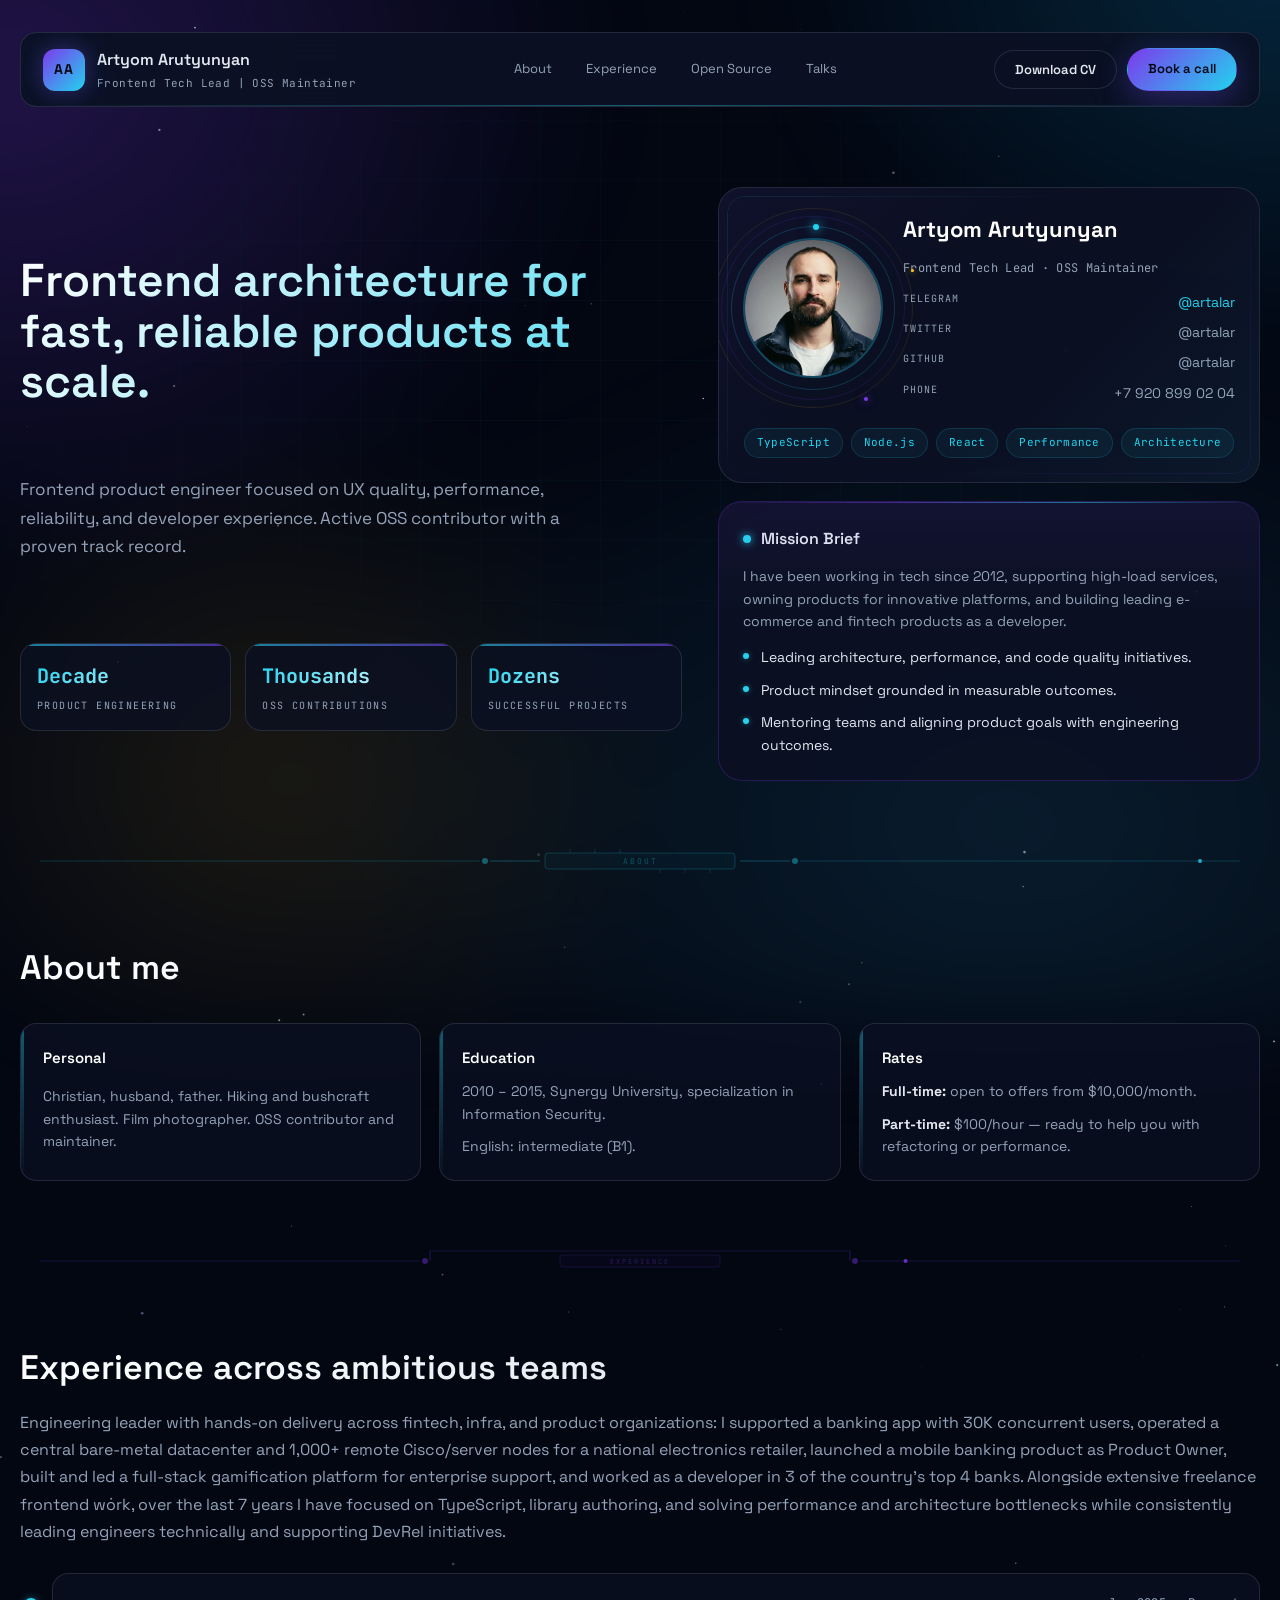
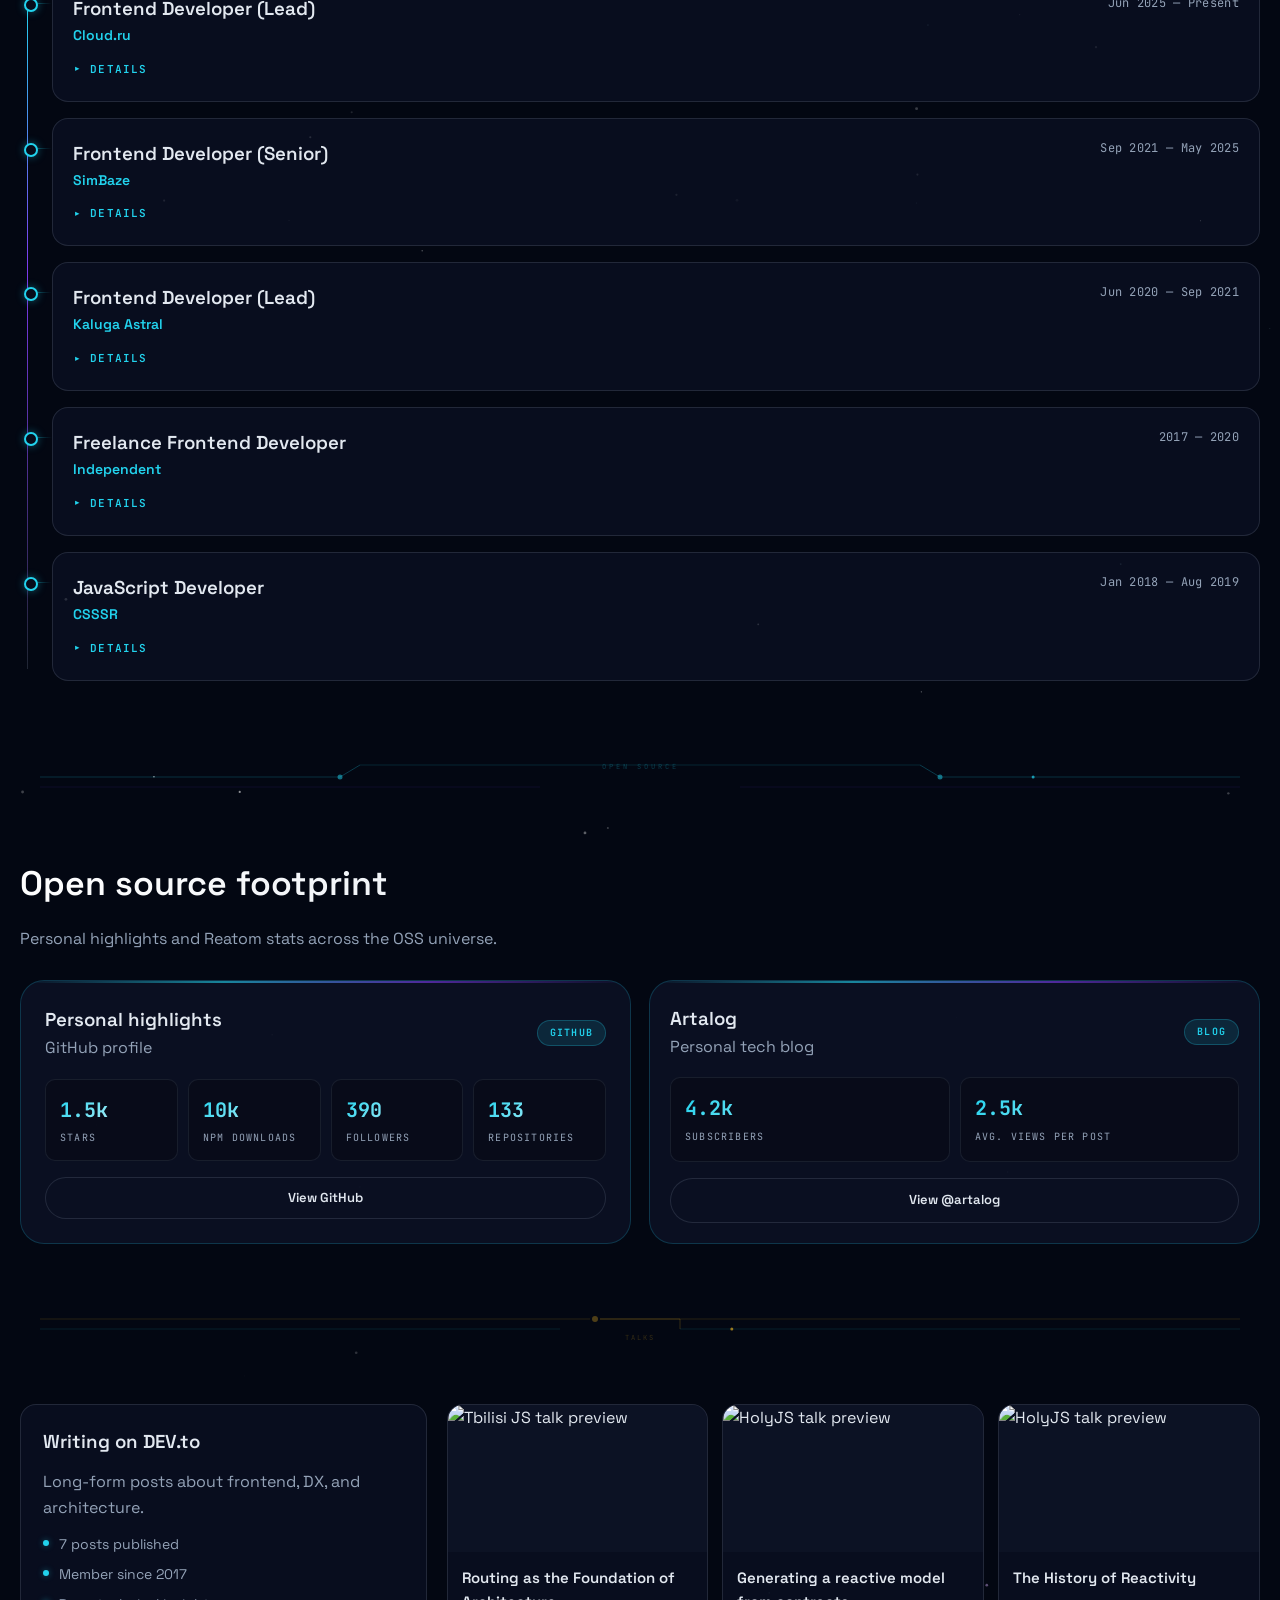
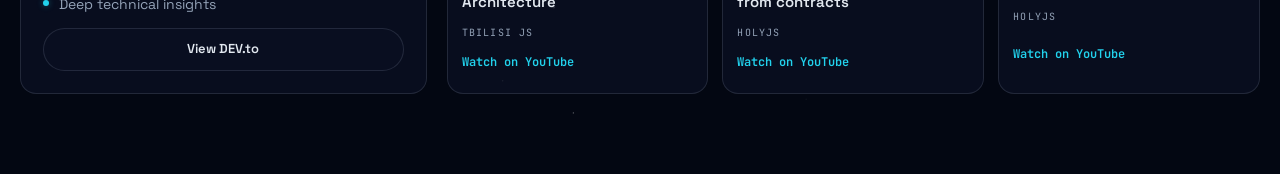
==== index.html @ 3f4914dd "improve texts, fix styles, refactor code separation" ====
<!DOCTYPE html>
<html lang="en">
  <head>
    <meta charset="UTF-8" />
    <meta name="viewport" content="width=device-width, initial-scale=1.0" />
    <title>Artyom Arutyunyan - Space-grade Frontend</title>
    <link rel="preconnect" href="https://fonts.googleapis.com" />
    <link rel="preconnect" href="https://fonts.gstatic.com" crossorigin />
    <link
      href="https://fonts.googleapis.com/css2?family=Space+Grotesk:wght@400;500;600;700&family=JetBrains+Mono:wght@400;500;600&display=swap"
      rel="stylesheet"
    />
    <link rel="stylesheet" href="common.css" />
    <link rel="stylesheet" href="sections.css" />
  </head>
  <body>
    <canvas id="starfield"></canvas>
    <div class="nebula-layer"></div>
    <div class="grid-overlay"></div>

    <div class="page">
      <header class="nav">
        <div class="brand">
          <div class="brand-mark">AA</div>
          <div class="brand-copy">
            <div class="brand-name">Artyom Arutyunyan</div>
            <div class="brand-role">Frontend Tech Lead | OSS Maintainer</div>
          </div>
        </div>
        <nav class="nav-links">
          <a href="#about">About</a>
          <a href="#experience">Experience</a>
          <a href="#oss">Open Source</a>
          <a href="#talks">Talks</a>
        </nav>
        <div class="nav-cta">
          <button class="btn btn-ghost" onclick="window.print()" type="button">
            Download CV
          </button>
          <a
            class="btn btn-primary"
            href="https://t.me/artalar"
            target="_blank"
            rel="noreferrer"
            >Book a call</a
          >
        </div>
      </header>

      <main class="hero" id="top">
        <div class="hero-copy">
          <h1>Frontend architecture for fast, reliable products at scale.</h1>
          <p class="hero-lede">
            Frontend product engineer focused on UX quality, performance,
            reliability, and developer experience. Active OSS contributor with a
            proven track record.
          </p>
          <div class="hero-metrics">
            <div class="metric-card">
              <div class="metric-value">Decade</div>
              <div class="metric-label">Product engineering</div>
            </div>
            <div class="metric-card">
              <div class="metric-value">Thousands</div>
              <div class="metric-label">OSS contributions</div>
            </div>
            <div class="metric-card">
              <div class="metric-value">Dozens</div>
              <div class="metric-label">Successful projects</div>
            </div>
          </div>
        </div>
        <div class="hero-panel">
          <div class="profile-card">
            <div class="avatar-wrap">
              <div class="avatar">
                <img src="photo.jpg" alt="Artyom Arutyunyan" />
              </div>
              <div class="orbit-ring orbit-ring-1"></div>
              <div class="orbit-ring orbit-ring-2"></div>
              <div class="orbit-ring orbit-ring-3"></div>
            </div>
            <div class="profile-body">
              <h2>Artyom Arutyunyan</h2>
              <p class="profile-role">Frontend Tech Lead · OSS Maintainer</p>
              <div class="profile-meta">
                <div class="meta-row">
                  <span class="meta-label">Telegram</span>
                  <span
                    ><a
                      href="https://t.me/artalar"
                      target="_blank"
                      rel="noreferrer"
                      >@artalar</a
                    ></span
                  >
                </div>
                <div class="meta-row">
                  <span class="meta-label">Twitter</span>
                  <span
                    ><a
                      href="https://x.com/artalar"
                      target="_blank"
                      rel="noreferrer"
                      >@artalar</a
                    ></span
                  >
                </div>
                <div class="meta-row">
                  <span class="meta-label">GitHub</span>
                  <span
                    ><a
                      href="https://github.com/artalar"
                      target="_blank"
                      rel="noreferrer"
                      >@artalar</a
                    ></span
                  >
                </div>
                <div class="meta-row">
                  <span class="meta-label">Phone</span>
                  <span><a href="tel:+79208990204">+7 920 899 02 04</a></span>
                </div>
              </div>
            </div>
            <div class="profile-tags">
              <span class="tag">TypeScript</span>
              <span class="tag">Node.js</span>
              <span class="tag">React</span>
              <span class="tag">Performance</span>
              <span class="tag">Architecture</span>
            </div>
          </div>
          <div class="signal-card">
            <div class="signal-title">Mission Brief</div>
            <p class="signal-text">
              I have been working in tech since 2012, supporting high-load
              services, owning products for innovative platforms, and building
              leading e-commerce and fintech products as a developer.
            </p>
            <ul class="signal-list">
              <li>
                <span class="signal-dot"></span>
                <span
                  >Leading architecture, performance, and code quality
                  initiatives.</span
                >
              </li>
              <li>
                <span class="signal-dot"></span>
                <span>Product mindset grounded in measurable outcomes.</span>
              </li>
              <li>
                <span class="signal-dot"></span>
                <span
                  >Mentoring teams and aligning product goals with engineering
                  outcomes.</span
                >
              </li>
            </ul>
          </div>
        </div>
      </main>

      <div class="circuit-divider">
        <svg
          viewBox="0 0 1200 40"
          fill="none"
          xmlns="http://www.w3.org/2000/svg"
        >
          <line
            x1="0"
            y1="20"
            x2="440"
            y2="20"
            stroke="rgba(34,211,238,0.2)"
            stroke-width="1"
          />
          <circle cx="445" cy="20" r="3" fill="rgba(34,211,238,0.4)" />
          <line
            x1="450"
            y1="20"
            x2="500"
            y2="20"
            stroke="rgba(34,211,238,0.3)"
            stroke-width="1"
          />
          <rect
            x="505"
            y="12"
            width="190"
            height="16"
            rx="3"
            stroke="rgba(34,211,238,0.2)"
            stroke-width="1"
            fill="rgba(34,211,238,0.03)"
          />
          <line
            x1="530"
            y1="8"
            x2="530"
            y2="12"
            stroke="rgba(34,211,238,0.15)"
            stroke-width="1"
          />
          <line
            x1="555"
            y1="8"
            x2="555"
            y2="12"
            stroke="rgba(34,211,238,0.15)"
            stroke-width="1"
          />
          <line
            x1="580"
            y1="8"
            x2="580"
            y2="12"
            stroke="rgba(34,211,238,0.15)"
            stroke-width="1"
          />
          <line
            x1="620"
            y1="28"
            x2="620"
            y2="32"
            stroke="rgba(34,211,238,0.15)"
            stroke-width="1"
          />
          <line
            x1="645"
            y1="28"
            x2="645"
            y2="32"
            stroke="rgba(34,211,238,0.15)"
            stroke-width="1"
          />
          <line
            x1="670"
            y1="28"
            x2="670"
            y2="32"
            stroke="rgba(34,211,238,0.15)"
            stroke-width="1"
          />
          <text
            x="600"
            y="23"
            text-anchor="middle"
            fill="rgba(34,211,238,0.3)"
            font-size="8"
            font-family="JetBrains Mono, monospace"
            letter-spacing="2"
          >
            ABOUT
          </text>
          <line
            x1="700"
            y1="20"
            x2="750"
            y2="20"
            stroke="rgba(34,211,238,0.3)"
            stroke-width="1"
          />
          <circle cx="755" cy="20" r="3" fill="rgba(34,211,238,0.4)" />
          <line
            x1="760"
            y1="20"
            x2="1200"
            y2="20"
            stroke="rgba(34,211,238,0.2)"
            stroke-width="1"
          />
          <circle r="2" fill="rgba(34,211,238,0.8)">
            <animateMotion
              dur="3s"
              repeatCount="indefinite"
              path="M0,20 L1200,20"
            />
          </circle>
        </svg>
      </div>

      <section class="section" id="about">
        <div class="section-head">
          <h2>About me</h2>
        </div>
        <div class="contact-content">
          <div class="contact-grid">
            <div class="contact-block">
              <h3>Personal</h3>
              <p>
                Christian, husband, father. Hiking and bushcraft enthusiast.
                Film photographer. OSS contributor and maintainer.
              </p>
            </div>
            <div class="contact-block">
              <h3>Education</h3>
              <p>
                2010 – 2015, Synergy University, specialization in Information
                Security.
              </p>
              <p>English: intermediate (B1).</p>
            </div>
            <div class="contact-block">
              <h3>Rates</h3>
              <p>
                <strong>Full-time:</strong> open to offers from $10,000/month.
              </p>
              <p>
                <strong>Part-time:</strong> $100/hour — ready to help you with
                refactoring or performance.
              </p>
            </div>
          </div>
        </div>
      </section>

      <div class="circuit-divider">
        <svg
          viewBox="0 0 1200 40"
          fill="none"
          xmlns="http://www.w3.org/2000/svg"
        >
          <line
            x1="0"
            y1="20"
            x2="380"
            y2="20"
            stroke="rgba(124,58,237,0.2)"
            stroke-width="1"
          />
          <circle cx="385" cy="20" r="3" fill="rgba(124,58,237,0.4)" />
          <line
            x1="390"
            y1="20"
            x2="390"
            y2="10"
            stroke="rgba(124,58,237,0.3)"
            stroke-width="1"
          />
          <line
            x1="390"
            y1="10"
            x2="810"
            y2="10"
            stroke="rgba(124,58,237,0.2)"
            stroke-width="1"
          />
          <line
            x1="810"
            y1="10"
            x2="810"
            y2="20"
            stroke="rgba(124,58,237,0.3)"
            stroke-width="1"
          />
          <circle cx="815" cy="20" r="3" fill="rgba(124,58,237,0.4)" />
          <line
            x1="820"
            y1="20"
            x2="1200"
            y2="20"
            stroke="rgba(124,58,237,0.2)"
            stroke-width="1"
          />
          <rect
            x="520"
            y="14"
            width="160"
            height="12"
            rx="2"
            stroke="rgba(124,58,237,0.15)"
            stroke-width="1"
            fill="rgba(124,58,237,0.03)"
          />
          <text
            x="600"
            y="23"
            text-anchor="middle"
            fill="rgba(124,58,237,0.3)"
            font-size="7"
            font-family="JetBrains Mono, monospace"
            letter-spacing="2"
          >
            EXPERIENCE
          </text>
          <circle r="2" fill="rgba(124,58,237,0.8)">
            <animateMotion
              dur="4s"
              repeatCount="indefinite"
              path="M0,20 L385,20 L390,10 L810,10 L810,20 L1200,20"
            />
          </circle>
        </svg>
      </div>

      <section class="section" id="experience">
        <div class="section-head">
          <h2>Experience across ambitious teams</h2>
          <p class="section-lede">
            Engineering leader with hands-on delivery across fintech, infra, and
            product organizations: I supported a banking app with 30K concurrent
            users, operated a central bare-metal datacenter and 1,000+ remote
            Cisco/server nodes for a national electronics retailer, launched a
            mobile banking product as Product Owner, built and led a full-stack
            gamification platform for enterprise support, and worked as a
            developer in 3 of the country’s top 4 banks. Alongside extensive
            freelance frontend work, over the last 7 years I have focused on
            TypeScript, library authoring, and solving performance and
            architecture bottlenecks while consistently leading engineers
            technically and supporting DevRel initiatives.
          </p>
        </div>
        <div class="timeline">
          <article class="timeline-item">
            <div class="timeline-head">
              <div>
                <h3>Frontend Developer (Lead)</h3>
                <p class="timeline-company">Cloud.ru</p>
              </div>
              <span class="timeline-date">Jun 2025 — Present</span>
            </div>
            <details class="timeline-details">
              <summary class="timeline-summary">Details</summary>
              <ul class="timeline-list">
                <li>Maintain critical billing systems</li>
                <li>
                  Resolved a critical performance issue for a key enterprise
                  customer
                </li>
                <li>
                  Built a documentation service for internal developer
                  documentation
                </li>
                <li>
                  Delivered talks and conducted reviews at internal meetups
                </li>
                <li>
                  Helped integrate AI tools and establish engineering guidelines
                  for all developers
                </li>
                <li>
                  Earned three achievement awards in my first half-year and
                  ranked in the top 150 employees company-wide (out of 2,000)
                </li>
              </ul>
            </details>
          </article>

          <article class="timeline-item">
            <div class="timeline-head">
              <div>
                <h3>Frontend Developer (Senior)</h3>
                <p class="timeline-company">SimBaze</p>
              </div>
              <span class="timeline-date">Sep 2021 — May 2025</span>
            </div>
            <details class="timeline-details">
              <summary class="timeline-summary">Details</summary>
              <ul class="timeline-list">
                <li>
                  Refactored the entire network layer of a 500K LoC product to
                  improve stability and performance
                </li>
                <li>
                  Refactored a large, unreliable routing system by introducing
                  type-safe routing; reduced route-related regressions from
                  ~1/month to near zero and improved refactoring confidence
                  across the team
                </li>
                <li>
                  Found and fixed a security vulnerability in a third-party
                  library
                </li>
                <li>
                  Integrated Gitpod workflows to reduce infrastructure costs per
                  developer
                </li>
                <li>Brought in a few key developers through networking</li>
              </ul>
            </details>
          </article>

          <article class="timeline-item">
            <div class="timeline-head">
              <div>
                <h3>Frontend Developer (Lead)</h3>
                <p class="timeline-company">Kaluga Astral</p>
              </div>
              <span class="timeline-date">Jun 2020 — Sep 2021</span>
            </div>
            <details class="timeline-details">
              <summary class="timeline-summary">Details</summary>
              <ul class="timeline-list">
                <li>
                  Full-stack development of an internal gamification service
                </li>
                <li>
                  Integrated internal services and external low-code solutions
                </li>
                <li>
                  Developed a Telegram bot and a visual schedule editor with
                  complex rules
                </li>
                <li>
                  Provided technical leadership, mentoring, and DevRel support
                </li>
              </ul>
            </details>
          </article>

          <article class="timeline-item">
            <div class="timeline-head">
              <div>
                <h3>Freelance Frontend Developer</h3>
                <p class="timeline-company">Independent</p>
              </div>
              <span class="timeline-date">2017 — 2020</span>
            </div>
            <details class="timeline-details">
              <summary class="timeline-summary">Details</summary>
              <ul class="timeline-list">
                <li>
                  Delivered client web applications from discovery to release
                </li>
                <li>
                  Built responsive UI systems and reusable component libraries
                </li>
                <li>
                  Coordinated requirements, timelines, and handoffs with clients
                </li>
              </ul>
            </details>
          </article>

          <article class="timeline-item">
            <div class="timeline-head">
              <div>
                <h3>JavaScript Developer</h3>
                <p class="timeline-company">CSSSR</p>
              </div>
              <span class="timeline-date">Jan 2018 — Aug 2019</span>
            </div>
            <details class="timeline-details">
              <summary class="timeline-summary">Details</summary>
              <ul class="timeline-list">
                <li>
                  Built client-side web applications and clarified business
                  requirements
                </li>
                <li>
                  Owned architecture choices across the stack, domain modeling,
                  and tooling
                </li>
                <li>
                  Established code quality standards for docs, linters, tests,
                  and tech debt management
                </li>
                <li>
                  Managed team allocation, training, and development materials
                </li>
                <li>Delivered EDMS projects and produced talks and articles</li>
              </ul>
            </details>
          </article>
        </div>
      </section>

      <div class="circuit-divider">
        <svg
          viewBox="0 0 1200 40"
          fill="none"
          xmlns="http://www.w3.org/2000/svg"
        >
          <line
            x1="0"
            y1="20"
            x2="300"
            y2="20"
            stroke="rgba(34,211,238,0.2)"
            stroke-width="1"
          />
          <line
            x1="300"
            y1="20"
            x2="320"
            y2="8"
            stroke="rgba(34,211,238,0.25)"
            stroke-width="1"
          />
          <line
            x1="320"
            y1="8"
            x2="880"
            y2="8"
            stroke="rgba(34,211,238,0.15)"
            stroke-width="1"
          />
          <line
            x1="880"
            y1="8"
            x2="900"
            y2="20"
            stroke="rgba(34,211,238,0.25)"
            stroke-width="1"
          />
          <line
            x1="900"
            y1="20"
            x2="1200"
            y2="20"
            stroke="rgba(34,211,238,0.2)"
            stroke-width="1"
          />
          <circle cx="300" cy="20" r="2.5" fill="rgba(34,211,238,0.5)" />
          <circle cx="900" cy="20" r="2.5" fill="rgba(34,211,238,0.5)" />
          <line
            x1="0"
            y1="30"
            x2="500"
            y2="30"
            stroke="rgba(124,58,237,0.1)"
            stroke-width="1"
          />
          <line
            x1="700"
            y1="30"
            x2="1200"
            y2="30"
            stroke="rgba(124,58,237,0.1)"
            stroke-width="1"
          />
          <text
            x="600"
            y="12"
            text-anchor="middle"
            fill="rgba(34,211,238,0.25)"
            font-size="7"
            font-family="JetBrains Mono, monospace"
            letter-spacing="3"
          >
            OPEN SOURCE
          </text>
          <circle r="1.5" fill="rgba(34,211,238,0.7)">
            <animateMotion
              dur="3.5s"
              repeatCount="indefinite"
              path="M0,20 L300,20 L320,8 L880,8 L900,20 L1200,20"
            />
          </circle>
        </svg>
      </div>

      <section class="section" id="oss">
        <div class="section-head">
          <h2>Open source footprint</h2>
          <p class="section-lede">
            Personal highlights and Reatom stats across the OSS universe.
          </p>
        </div>
        <div class="oss-grid">
          <article class="oss-showcase">
            <div class="oss-header">
              <div>
                <h3>Personal highlights</h3>
                <p class="muted">GitHub profile</p>
              </div>
              <div class="oss-badge">GitHub</div>
            </div>
            <div class="oss-body">
              <div class="stat-grid">
                <div class="stat-card">
                  <div class="stat-value">1.5k</div>
                  <div class="stat-label">Stars</div>
                </div>
                <div class="stat-card">
                  <div class="stat-value">10k</div>
                  <div class="stat-label">NPM downloads</div>
                </div>
                <div class="stat-card">
                  <div class="stat-value">390</div>
                  <div class="stat-label">Followers</div>
                </div>
                <div class="stat-card">
                  <div class="stat-value">133</div>
                  <div class="stat-label">Repositories</div>
                </div>
              </div>
              <a
                class="btn btn-ghost"
                href="https://github.com/artalar"
                target="_blank"
                rel="noreferrer"
                >View GitHub</a
              >
            </div>
          </article>
          <article class="oss-showcase oss-compact">
            <div class="oss-header">
              <div>
                <h3>Artalog</h3>
                <p class="muted">Personal tech blog</p>
              </div>
              <div class="oss-badge">Blog</div>
            </div>
            <div class="oss-body">
              <div class="stat-grid stat-grid-compact">
                <div class="stat-card">
                  <div class="stat-value">4.2k</div>
                  <div class="stat-label">Subscribers</div>
                </div>
                <div class="stat-card">
                  <div class="stat-value">2.5k</div>
                  <div class="stat-label">Avg. views per post</div>
                </div>
              </div>
              <a
                class="btn btn-ghost"
                href="https://t.me/artalog"
                target="_blank"
                rel="noreferrer"
                >View @artalog</a
              >
            </div>
          </article>
        </div>
      </section>

      <div class="circuit-divider">
        <svg
          viewBox="0 0 1200 40"
          fill="none"
          xmlns="http://www.w3.org/2000/svg"
        >
          <line
            x1="0"
            y1="15"
            x2="550"
            y2="15"
            stroke="rgba(251,191,36,0.15)"
            stroke-width="1"
          />
          <line
            x1="0"
            y1="25"
            x2="520"
            y2="25"
            stroke="rgba(34,211,238,0.12)"
            stroke-width="1"
          />
          <circle cx="555" cy="15" r="3" fill="rgba(251,191,36,0.3)" />
          <line
            x1="560"
            y1="15"
            x2="640"
            y2="15"
            stroke="rgba(251,191,36,0.2)"
            stroke-width="1"
          />
          <line
            x1="640"
            y1="15"
            x2="640"
            y2="25"
            stroke="rgba(251,191,36,0.2)"
            stroke-width="1"
          />
          <line
            x1="640"
            y1="25"
            x2="1200"
            y2="25"
            stroke="rgba(34,211,238,0.12)"
            stroke-width="1"
          />
          <line
            x1="560"
            y1="15"
            x2="1200"
            y2="15"
            stroke="rgba(251,191,36,0.15)"
            stroke-width="1"
          />
          <text
            x="600"
            y="36"
            text-anchor="middle"
            fill="rgba(251,191,36,0.2)"
            font-size="7"
            font-family="JetBrains Mono, monospace"
            letter-spacing="2"
          >
            TALKS
          </text>
          <circle r="1.5" fill="rgba(251,191,36,0.6)">
            <animateMotion
              dur="5s"
              repeatCount="indefinite"
              path="M0,15 L555,15 L640,15 L640,25 L1200,25"
            />
          </circle>
        </svg>
      </div>

      <section class="section" id="talks">
        <div class="talks-layout">
          <article class="talks-info card">
            <h3>Writing on DEV.to</h3>
            <p class="muted">
              Long-form posts about frontend, DX, and architecture.
            </p>
            <ul class="feature-list">
              <li>7 posts published</li>
              <li>Member since 2017</li>
              <li>Deep technical insights</li>
            </ul>
            <a
              class="btn btn-ghost"
              href="https://dev.to/artalar"
              target="_blank"
              rel="noreferrer"
              >View DEV.to</a
            >
          </article>
          <div class="talk-grid">
            <article class="talk-card">
              <a
                class="talk-link"
                href="https://youtu.be/7b2e-WEQV6Q"
                target="_blank"
                rel="noreferrer"
              >
                <div class="talk-thumb">
                  <img
                    src="https://img.youtube.com/vi/7b2e-WEQV6Q/hqdefault.jpg"
                    alt="Tbilisi JS talk preview"
                    loading="lazy"
                  />
                </div>
                <div class="talk-body">
                  <div class="talk-title">
                    Routing as the Foundation of Architecture
                  </div>
                  <div class="talk-meta">Tbilisi JS</div>
                  <div class="talk-action">Watch on YouTube</div>
                </div>
              </a>
            </article>
            <article class="talk-card">
              <a
                class="talk-link"
                href="https://www.youtube.com/watch?v=Yp8bMg0HDKM"
                target="_blank"
                rel="noreferrer"
              >
                <div class="talk-thumb">
                  <img
                    src="https://img.youtube.com/vi/Yp8bMg0HDKM/hqdefault.jpg"
                    alt="HolyJS talk preview"
                    loading="lazy"
                  />
                </div>
                <div class="talk-body">
                  <div class="talk-title">
                    Generating a reactive model from contracts
                  </div>
                  <div class="talk-meta">HolyJS</div>
                  <div class="talk-action">Watch on YouTube</div>
                </div>
              </a>
            </article>
            <article class="talk-card">
              <a
                class="talk-link"
                href="https://www.youtube.com/watch?v=evt4KVG8BbQ"
                target="_blank"
                rel="noreferrer"
              >
                <div class="talk-thumb">
                  <img
                    src="https://img.youtube.com/vi/evt4KVG8BbQ/hqdefault.jpg"
                    alt="HolyJS talk preview"
                    loading="lazy"
                  />
                </div>
                <div class="talk-body">
                  <div class="talk-title">The History of Reactivity</div>
                  <div class="talk-meta">HolyJS</div>
                  <div class="talk-action">Watch on YouTube</div>
                </div>
              </a>
            </article>
          </div>
        </div>
      </section>
    </div>
    <script src="main.js" defer></script>
  </body>
</html>
---- common.css ----
:root {
  --void: #030712;
  --deep: #070c1a;
  --space: #0b1123;
  --hull: #121c34;
  --panel: #1c2947;
  --text: #e2e8f0;
  --text-dim: #94a3b8;
  --cyan: #22d3ee;
  --cyan-dim: rgba(34, 211, 238, 0.15);
  --cyan-glow: rgba(34, 211, 238, 0.4);
  --purple: #7c3aed;
  --purple-dim: rgba(124, 58, 237, 0.15);
  --purple-glow: rgba(124, 58, 237, 0.4);
  --amber: #fbbf24;
  --amber-dim: rgba(251, 191, 36, 0.12);
  --stroke: rgba(148, 163, 184, 0.18);
  --glass: rgba(11, 17, 35, 0.75);
  --glass-solid: rgba(11, 17, 35, 0.92);
  --radius-lg: 24px;
  --radius-md: 16px;
  --radius-sm: 10px;
  --font-main:
    "Space Grotesk", "Segoe UI", Roboto, Helvetica, Arial, sans-serif;
  --font-mono: "JetBrains Mono", "SF Mono", "Fira Code", monospace;
}

* {
  box-sizing: border-box;
  margin: 0;
  padding: 0;
}

html {
  scroll-behavior: smooth;
  background: var(--void);
}

body {
  font-family: var(--font-main);
  background: var(--void);
  color: var(--text);
  line-height: 1.6;
  min-height: 100vh;
  padding: 32px 20px 80px;
  display: flex;
  justify-content: center;
  overflow-x: hidden;
  -webkit-font-smoothing: antialiased;
}

#starfield {
  position: fixed;
  inset: 0;
  z-index: 0;
  pointer-events: none;
}

.nebula-layer {
  position: fixed;
  inset: -15%;
  z-index: 0;
  pointer-events: none;
  background:
    radial-gradient(
      ellipse 600px 500px at 12% 18%,
      rgba(124, 58, 237, 0.25),
      transparent
    ),
    radial-gradient(
      ellipse 500px 400px at 88% 8%,
      rgba(14, 165, 233, 0.2),
      transparent
    ),
    radial-gradient(
      ellipse 700px 500px at 72% 82%,
      rgba(56, 189, 248, 0.12),
      transparent
    ),
    radial-gradient(
      ellipse 400px 350px at 28% 78%,
      rgba(251, 191, 36, 0.1),
      transparent
    );
  filter: blur(50px);
  animation: nebula-drift 30s ease-in-out infinite alternate;
}

@keyframes nebula-drift {
  0% {
    transform: translate(0, 0) scale(1);
  }
  50% {
    transform: translate(-20px, 15px) scale(1.02);
  }
  100% {
    transform: translate(15px, -10px) scale(0.98);
  }
}

.grid-overlay {
  position: fixed;
  inset: 0;
  z-index: 0;
  pointer-events: none;
  background-image:
    linear-gradient(rgba(34, 211, 238, 0.03) 1px, transparent 1px),
    linear-gradient(90deg, rgba(34, 211, 238, 0.03) 1px, transparent 1px);
  background-size: 60px 60px;
  mask-image: radial-gradient(
    ellipse 80% 70% at 50% 40%,
    black 20%,
    transparent 70%
  );
}

a {
  color: inherit;
  text-decoration: none;
  transition: color 0.2s ease;
}

a:hover {
  color: var(--cyan);
}

img {
  display: block;
  width: 100%;
  height: 100%;
  object-fit: cover;
}

button {
  font-family: inherit;
  color: inherit;
  background: none;
  border: none;
}

h1,
h2,
h3 {
  font-weight: 600;
}

/* ── Animations ── */

@keyframes pulse-glow {
  0%,
  100% {
    opacity: 0.4;
  }
  50% {
    opacity: 1;
  }
}

@keyframes scan-line {
  0% {
    transform: translateY(-100%);
    opacity: 0;
  }
  10% {
    opacity: 1;
  }
  90% {
    opacity: 1;
  }
  100% {
    transform: translateY(400%);
    opacity: 0;
  }
}

@keyframes orbit-1 {
  from {
    transform: rotate(0deg);
  }
  to {
    transform: rotate(360deg);
  }
}

@keyframes orbit-2 {
  from {
    transform: rotate(120deg);
  }
  to {
    transform: rotate(480deg);
  }
}

@keyframes orbit-3 {
  from {
    transform: rotate(240deg);
  }
  to {
    transform: rotate(600deg);
  }
}

@keyframes gradient-shift {
  0% {
    background-position: 0% 50%;
  }
  50% {
    background-position: 100% 50%;
  }
  100% {
    background-position: 0% 50%;
  }
}

@keyframes data-flow {
  0% {
    stroke-dashoffset: 20;
  }
  100% {
    stroke-dashoffset: 0;
  }
}

@keyframes float-y {
  0%,
  100% {
    transform: translateY(0);
  }
  50% {
    transform: translateY(-6px);
  }
}

@keyframes node-ping {
  0% {
    transform: scale(1);
    opacity: 1;
  }
  100% {
    transform: scale(3);
    opacity: 0;
  }
}

@keyframes border-trace {
  0% {
    background-position: 0% 0%;
  }
  100% {
    background-position: 200% 0%;
  }
}

/* ── Page Layout ── */

.page {
  width: 100%;
  max-width: 1320px;
  display: flex;
  flex-direction: column;
  gap: 80px;
  position: relative;
  z-index: 1;
}

/* ── Navigation ── */

.nav {
  display: flex;
  align-items: center;
  justify-content: space-between;
  gap: 24px;
  padding: 14px 22px;
  background: var(--glass-solid);
  border: 1px solid var(--stroke);
  border-radius: var(--radius-md);
  backdrop-filter: blur(20px);
  position: sticky;
  top: 16px;
  z-index: 10;
  overflow: hidden;
}

.nav::before {
  content: "";
  position: absolute;
  inset: -1px;
  border-radius: inherit;
  padding: 1px;
  background: linear-gradient(
    135deg,
    var(--cyan-glow),
    transparent 30%,
    transparent 70%,
    var(--purple-glow)
  );
  mask:
    linear-gradient(#fff 0 0) content-box,
    linear-gradient(#fff 0 0);
  mask-composite: exclude;
  pointer-events: none;
  opacity: 0.5;
}

.nav::after {
  content: "";
  position: absolute;
  bottom: 0;
  left: 0;
  right: 0;
  height: 1px;
  background: linear-gradient(
    90deg,
    transparent,
    var(--cyan-glow),
    transparent
  );
  animation: pulse-glow 3s ease-in-out infinite;
}

.brand {
  display: flex;
  align-items: center;
  gap: 12px;
}

.brand-mark {
  width: 42px;
  height: 42px;
  border-radius: 12px;
  background: linear-gradient(135deg, var(--purple) 0%, var(--cyan) 100%);
  color: var(--void);
  font-weight: 700;
  font-size: 14px;
  display: flex;
  align-items: center;
  justify-content: center;
  letter-spacing: 1px;
  position: relative;
  box-shadow:
    0 0 20px rgba(124, 58, 237, 0.3),
    0 0 40px rgba(34, 211, 238, 0.15);
}

.brand-copy {
  display: grid;
  gap: 2px;
}

.brand-name {
  font-size: 16px;
  font-weight: 600;
}

.brand-role {
  font-size: 11px;
  font-family: var(--font-mono);
  color: var(--text-dim);
  letter-spacing: 0.4px;
}

.nav-links {
  display: flex;
  gap: 6px;
  font-size: 13px;
  color: var(--text-dim);
  flex-wrap: wrap;
}

.nav-links a {
  padding: 6px 14px;
  border-radius: 999px;
  position: relative;
  transition:
    background 0.2s ease,
    color 0.2s ease;
}

.nav-links a::before {
  content: "";
  position: absolute;
  left: 4px;
  top: 50%;
  transform: translateY(-50%);
  width: 4px;
  height: 4px;
  border-radius: 50%;
  background: var(--cyan);
  opacity: 0;
  transition: opacity 0.2s ease;
}

.nav-links a:hover {
  background: var(--cyan-dim);
  color: var(--cyan);
}

.nav-links a:hover::before {
  opacity: 1;
}

.nav-cta {
  display: flex;
  gap: 10px;
  align-items: center;
  flex-wrap: wrap;
}

.btn {
  display: inline-flex;
  align-items: center;
  justify-content: center;
  gap: 8px;
  padding: 10px 20px;
  border-radius: 999px;
  font-size: 13px;
  font-weight: 600;
  font-family: var(--font-main);
  border: 1px solid transparent;
  cursor: pointer;
  transition:
    transform 0.2s ease,
    box-shadow 0.2s ease,
    background 0.2s ease;
  position: relative;
}

.btn-primary {
  background: linear-gradient(135deg, var(--purple), var(--cyan));
  color: var(--void);
  box-shadow:
    0 8px 30px rgba(124, 58, 237, 0.3),
    0 0 60px rgba(34, 211, 238, 0.1);
}

.btn-primary:hover {
  transform: translateY(-2px);
  box-shadow:
    0 12px 40px rgba(124, 58, 237, 0.4),
    0 0 80px rgba(34, 211, 238, 0.2);
  color: var(--void);
}

.btn-ghost {
  background: rgba(11, 17, 35, 0.7);
  border: 1px solid var(--stroke);
  color: var(--text);
}

.btn-ghost:hover {
  background: var(--cyan-dim);
  border-color: var(--cyan-glow);
  color: var(--cyan);
  transform: translateY(-2px);
}

/* ── Circuit Divider ── */

.circuit-divider {
  width: 100%;
  height: 40px;
  display: flex;
  align-items: center;
  justify-content: center;
  position: relative;
  margin: -20px 0;
}

.circuit-divider svg {
  width: 100%;
  height: 40px;
  overflow: visible;
}

/* ── Section ── */

.section {
  display: grid;
  gap: 28px;
  scroll-margin-top: 120px;
}

.section-head {
  display: grid;
  gap: 14px;
  max-width: 720px;
}

.section-head h2 {
  font-size: 34px;
  background: linear-gradient(
    135deg,
    #ffffff 0%,
    var(--text) 50%,
    var(--cyan) 100%
  );
  background-size: 200% 200%;
  -webkit-background-clip: text;
  background-clip: text;
  -webkit-text-fill-color: transparent;
  animation: gradient-shift 6s ease infinite;
}

.section-lede {
  color: var(--text-dim);
  font-size: 16px;
  line-height: 1.7;
}

#experience .section-head {
  max-width: none;
}

#experience .section-head h2 {
  max-width: 720px;
}

#experience .section-lede {
  max-width: none;
  width: 100%;
}

.muted {
  color: var(--text-dim);
}

/* ── Glass Card Base ── */

.glass-card {
  background: var(--glass);
  border: 1px solid var(--stroke);
  border-radius: var(--radius-md);
  position: relative;
  overflow: hidden;
  transition:
    border-color 0.3s ease,
    transform 0.3s ease;
}

.glass-card:hover {
  border-color: rgba(34, 211, 238, 0.3);
}

.glass-card > .hud-corners {
  position: absolute;
  inset: 6px;
  pointer-events: none;
  border-radius: calc(var(--radius-md) - 4px);
}

.hud-corners::before,
.hud-corners::after {
  content: "";
  position: absolute;
  width: 16px;
  height: 16px;
  border-color: rgba(34, 211, 238, 0.3);
  border-style: solid;
  border-width: 0;
}

.hud-corners::before {
  top: 0;
  left: 0;
  border-top-width: 1px;
  border-left-width: 1px;
  border-top-left-radius: 4px;
}

.hud-corners::after {
  bottom: 0;
  right: 0;
  border-bottom-width: 1px;
  border-right-width: 1px;
  border-bottom-right-radius: 4px;
}
---- sections.css ----
/* ── Hero ── */

.hero {
  display: grid;
  grid-template-columns: minmax(0, 1.1fr) minmax(0, 0.9fr);
  gap: 36px;
  align-items: center;
}

.hero-copy {
  display: flex;
  flex-direction: column;
  justify-content: space-evenly;
  height: 100%;
}

.eyebrow {
  text-transform: uppercase;
  letter-spacing: 3px;
  font-size: 11px;
  font-family: var(--font-mono);
  font-weight: 500;
  color: var(--cyan);
  display: flex;
  align-items: center;
  gap: 12px;
}

.eyebrow::before {
  content: "";
  width: 24px;
  height: 1px;
  background: linear-gradient(90deg, transparent, var(--cyan));
}

.hero h1 {
  font-size: 46px;
  line-height: 1.1;
  margin-top: 18px;
  background: linear-gradient(
    135deg,
    #ffffff 0%,
    var(--cyan) 40%,
    var(--purple) 70%,
    #ffffff 100%
  );
  background-size: 300% 300%;
  -webkit-background-clip: text;
  background-clip: text;
  -webkit-text-fill-color: transparent;
  animation: gradient-shift 8s ease infinite;
}

.hero-lede {
  margin-top: 18px;
  font-size: 17px;
  color: var(--text-dim);
  max-width: 540px;
  line-height: 1.7;
}

.hero-metrics {
  margin-top: 32px;
  display: grid;
  grid-template-columns: repeat(3, minmax(0, 1fr));
  gap: 14px;
}

.metric-card {
  padding: 16px;
  border-radius: var(--radius-md);
  background: var(--glass);
  border: 1px solid var(--stroke);
  display: grid;
  gap: 6px;
  position: relative;
  overflow: hidden;
  transition: border-color 0.3s ease;
}

.metric-card::before {
  content: "";
  position: absolute;
  top: 0;
  left: 0;
  right: 0;
  height: 2px;
  background: linear-gradient(90deg, var(--cyan), var(--purple));
  opacity: 0.6;
}

.metric-card:hover {
  border-color: var(--cyan-glow);
}

.metric-value {
  font-size: 20px;
  font-weight: 700;
  font-family: var(--font-mono);
  background: linear-gradient(135deg, var(--cyan), #ffffff);
  -webkit-background-clip: text;
  background-clip: text;
  -webkit-text-fill-color: transparent;
}

.metric-label {
  font-size: 10px;
  letter-spacing: 1.4px;
  text-transform: uppercase;
  color: var(--text-dim);
  font-family: var(--font-mono);
}

/* ── Hero Panel (Profile + Signal) ── */

.hero-panel {
  display: grid;
  gap: 18px;
}

.profile-card {
  background: var(--glass-solid);
  border: 1px solid var(--stroke);
  border-radius: var(--radius-lg);
  padding: 24px;
  display: flex;
  flex-wrap: wrap;
  gap: 20px;
  align-items: center;
  position: relative;
  overflow: hidden;
}

.profile-card::before {
  content: "";
  position: absolute;
  inset: 0;
  border-radius: inherit;
  background: linear-gradient(
    135deg,
    rgba(124, 58, 237, 0.05),
    transparent 40%,
    transparent 60%,
    rgba(34, 211, 238, 0.05)
  );
  pointer-events: none;
}

.profile-card::after {
  content: "";
  position: absolute;
  inset: 8px;
  border-radius: calc(var(--radius-lg) - 6px);
  pointer-events: none;
  border: 1px solid transparent;
  background:
    linear-gradient(var(--glass-solid), var(--glass-solid)) padding-box,
    linear-gradient(135deg, var(--cyan-glow), transparent, var(--purple-glow))
      border-box;
  mask:
    linear-gradient(#fff 0 0) padding-box,
    linear-gradient(#fff 0 0) border-box;
  mask-composite: exclude;
  opacity: 0.3;
}

.avatar-wrap {
  position: relative;
  width: 140px;
  height: 140px;
  flex-shrink: 0;
}

.avatar-wrap .avatar {
  width: 100%;
  height: 100%;
  border-radius: 50%;
  overflow: hidden;
  border: 2px solid rgba(34, 211, 238, 0.3);
  position: relative;
  z-index: 2;
}

.orbit-ring {
  position: absolute;
  border-radius: 50%;
  border: 1px solid transparent;
  pointer-events: none;
}

.orbit-ring-1 {
  inset: -12px;
  border-color: rgba(34, 211, 238, 0.2);
  animation: orbit-1 12s linear infinite;
}

.orbit-ring-1::after {
  content: "";
  position: absolute;
  top: -3px;
  left: 50%;
  width: 6px;
  height: 6px;
  border-radius: 50%;
  background: var(--cyan);
  box-shadow:
    0 0 10px var(--cyan),
    0 0 20px var(--cyan-glow);
}

.orbit-ring-2 {
  inset: -22px;
  border-color: rgba(124, 58, 237, 0.15);
  animation: orbit-2 18s linear infinite;
}

.orbit-ring-2::after {
  content: "";
  position: absolute;
  bottom: -2px;
  right: 20%;
  width: 4px;
  height: 4px;
  border-radius: 50%;
  background: var(--purple);
  box-shadow:
    0 0 8px var(--purple),
    0 0 16px var(--purple-glow);
}

.orbit-ring-3 {
  inset: -30px;
  border-color: rgba(251, 191, 36, 0.1);
  animation: orbit-3 25s linear infinite;
}

.orbit-ring-3::after {
  content: "";
  position: absolute;
  top: 30%;
  right: -2px;
  width: 3px;
  height: 3px;
  border-radius: 50%;
  background: var(--amber);
  box-shadow: 0 0 6px var(--amber);
}

.profile-body {
  flex: 1;
  min-width: 0;
  display: flex;
  flex-direction: column;
  gap: 12px;
}

.profile-body h2 {
  font-size: 22px;
  font-weight: 700;
  color: white;
}

.profile-role {
  font-size: 12px;
  font-family: var(--font-mono);
  color: var(--text-dim);
  letter-spacing: 0.3px;
}

.profile-meta {
  display: grid;
  gap: 8px;
  font-size: 14px;
}

.meta-row {
  display: flex;
  justify-content: space-between;
  gap: 12px;
  color: var(--text-dim);
}

.meta-label {
  text-transform: uppercase;
  letter-spacing: 1px;
  font-size: 10px;
  font-family: var(--font-mono);
  color: var(--text-dim);
}

.meta-row a[href*="t.me"] {
  color: var(--cyan);
}

.profile-tags {
  flex-basis: 100%;
  display: flex;
  flex-wrap: wrap;
  justify-content: center;
  gap: 8px;
  padding-top: 4px;
}

.tag {
  background: rgba(34, 211, 238, 0.06);
  border: 1px solid rgba(34, 211, 238, 0.15);
  padding: 5px 12px;
  border-radius: 999px;
  font-size: 11px;
  font-family: var(--font-mono);
  color: var(--cyan);
  letter-spacing: 0.3px;
  transition:
    background 0.2s ease,
    border-color 0.2s ease;
}

.tag:hover {
  background: rgba(34, 211, 238, 0.12);
  border-color: rgba(34, 211, 238, 0.35);
}

.signal-card {
  background: var(--glass-solid);
  border: 1px solid rgba(124, 58, 237, 0.25);
  border-radius: var(--radius-lg);
  padding: 24px;
  display: grid;
  gap: 14px;
  position: relative;
  overflow: hidden;
}

.signal-card::before {
  content: "";
  position: absolute;
  top: 0;
  left: 0;
  right: 0;
  height: 100%;
  background: linear-gradient(
    180deg,
    rgba(124, 58, 237, 0.08),
    transparent 40%
  );
  pointer-events: none;
}

.signal-card::after {
  content: "";
  position: absolute;
  left: 0;
  right: 0;
  height: 1px;
  background: linear-gradient(
    90deg,
    transparent,
    rgba(124, 58, 237, 0.5),
    rgba(34, 211, 238, 0.5),
    transparent
  );
  animation: scan-line 4s ease-in-out infinite;
  pointer-events: none;
}

.signal-title {
  font-weight: 600;
  font-size: 16px;
  display: flex;
  align-items: center;
  gap: 10px;
}

.signal-title::before {
  content: "";
  width: 8px;
  height: 8px;
  border-radius: 50%;
  background: var(--cyan);
  box-shadow: 0 0 8px var(--cyan);
  animation: pulse-glow 2s ease-in-out infinite;
}

.signal-text {
  color: var(--text-dim);
  font-size: 14px;
  position: relative;
}

.signal-list {
  list-style: none;
  display: grid;
  gap: 10px;
  font-size: 14px;
  color: var(--text);
  position: relative;
}

.signal-list li {
  display: flex;
  gap: 12px;
  align-items: flex-start;
}

.signal-dot {
  width: 6px;
  height: 6px;
  border-radius: 50%;
  background: var(--cyan);
  margin-top: 7px;
  flex-shrink: 0;
  box-shadow: 0 0 6px var(--cyan-glow);
}

/* ── Feature Grid ── */

.feature-grid {
  display: grid;
  grid-template-columns: repeat(2, minmax(0, 1fr));
  gap: 16px;
}

.feature-card {
  background: var(--glass);
  border: 1px solid var(--stroke);
  border-radius: var(--radius-md);
  padding: 22px;
  display: grid;
  gap: 12px;
  position: relative;
  overflow: hidden;
  transition:
    border-color 0.3s ease,
    transform 0.2s ease;
}

.feature-card::before {
  content: "";
  position: absolute;
  top: 0;
  left: 0;
  width: 3px;
  height: 100%;
  background: linear-gradient(180deg, var(--cyan), var(--purple), transparent);
  opacity: 0.5;
  transition: opacity 0.3s ease;
}

.feature-card:hover {
  border-color: var(--cyan-glow);
  transform: translateY(-2px);
}

.feature-card:hover::before {
  opacity: 1;
}

.feature-card h3 {
  font-size: 17px;
}

.feature-card p {
  color: var(--text-dim);
  font-size: 14px;
}

.feature-list {
  list-style: none;
  display: grid;
  gap: 8px;
  color: var(--text-dim);
  font-size: 14px;
}

.feature-list li {
  display: flex;
  gap: 10px;
  align-items: flex-start;
}

.feature-list li::before {
  content: "";
  width: 6px;
  height: 6px;
  border-radius: 50%;
  background: var(--cyan);
  margin-top: 7px;
  flex-shrink: 0;
  box-shadow: 0 0 6px var(--cyan-glow);
}

/* ── OSS ── */

.oss-grid {
  display: grid;
  grid-template-columns: repeat(2, minmax(0, 1fr));
  gap: 18px;
}

.oss-showcase {
  background: var(--glass-solid);
  border: 1px solid rgba(34, 211, 238, 0.2);
  border-radius: var(--radius-lg);
  padding: 24px;
  display: grid;
  gap: 18px;
  position: relative;
  overflow: hidden;
}

.oss-showcase::before {
  content: "";
  position: absolute;
  top: 0;
  left: 0;
  right: 0;
  height: 2px;
  background: linear-gradient(
    90deg,
    transparent,
    var(--cyan),
    var(--purple),
    transparent
  );
  opacity: 0.6;
}

.oss-compact {
  padding: 20px;
  gap: 14px;
}

.oss-header {
  display: flex;
  justify-content: space-between;
  align-items: center;
  gap: 12px;
  flex-wrap: wrap;
}

.oss-badge {
  background: rgba(34, 211, 238, 0.12);
  border: 1px solid rgba(34, 211, 238, 0.25);
  color: var(--cyan);
  padding: 4px 12px;
  border-radius: 999px;
  font-size: 10px;
  font-family: var(--font-mono);
  text-transform: uppercase;
  letter-spacing: 1.2px;
  font-weight: 600;
}

.oss-body {
  display: grid;
  gap: 16px;
}

.stat-grid {
  display: grid;
  grid-template-columns: repeat(4, minmax(0, 1fr));
  gap: 10px;
}

.stat-grid-compact {
  grid-template-columns: repeat(2, minmax(0, 1fr));
}

.stat-card {
  padding: 14px;
  border-radius: var(--radius-sm);
  background: rgba(8, 12, 25, 0.9);
  border: 1px solid rgba(148, 163, 184, 0.12);
  display: grid;
  gap: 4px;
  transition: border-color 0.3s ease;
}

.stat-card:hover {
  border-color: var(--cyan-glow);
}

.stat-value {
  font-size: 20px;
  font-weight: 700;
  font-family: var(--font-mono);
  background: linear-gradient(135deg, var(--cyan), #ffffff);
  -webkit-background-clip: text;
  background-clip: text;
  -webkit-text-fill-color: transparent;
}

.stat-label {
  font-size: 10px;
  text-transform: uppercase;
  letter-spacing: 1.2px;
  color: var(--text-dim);
  font-family: var(--font-mono);
}

/* ── Talks ── */

.talks-layout {
  display: grid;
  grid-template-columns: minmax(0, 1fr) minmax(0, 2fr);
  gap: 20px;
  align-items: stretch;
}

.talks-info {
  display: grid;
  gap: 14px;
  height: 100%;
}

.talk-grid {
  display: grid;
  grid-template-columns: repeat(auto-fit, minmax(220px, 1fr));
  gap: 14px;
}

.talk-card {
  background: var(--glass);
  border: 1px solid var(--stroke);
  border-radius: var(--radius-md);
  overflow: hidden;
  transition:
    transform 0.3s ease,
    border-color 0.3s ease;
  position: relative;
}

.talk-card::after {
  content: "";
  position: absolute;
  inset: 0;
  background: linear-gradient(
    180deg,
    transparent 70%,
    rgba(34, 211, 238, 0.05)
  );
  pointer-events: none;
  opacity: 0;
  transition: opacity 0.3s ease;
}

.talk-card:hover {
  transform: translateY(-3px);
  border-color: rgba(34, 211, 238, 0.4);
}

.talk-card:hover::after {
  opacity: 1;
}

.talk-link {
  display: flex;
  flex-direction: column;
  height: 100%;
  color: inherit;
}

.talk-thumb {
  aspect-ratio: 16 / 9;
  background: rgba(15, 23, 42, 0.6);
  overflow: hidden;
  position: relative;
}

.talk-thumb::after {
  content: "▶";
  position: absolute;
  inset: 0;
  display: flex;
  align-items: center;
  justify-content: center;
  font-size: 28px;
  color: white;
  background: rgba(0, 0, 0, 0.3);
  opacity: 0;
  transition: opacity 0.3s ease;
}

.talk-card:hover .talk-thumb::after {
  opacity: 1;
}

.talk-thumb img {
  width: 100%;
  height: 100%;
  object-fit: cover;
  transition: transform 0.5s ease;
}

.talk-card:hover .talk-thumb img {
  transform: scale(1.05);
}

.talk-body {
  flex: 1;
  padding: 14px;
  display: grid;
  gap: 6px;
}

.talk-title {
  font-size: 15px;
  font-weight: 600;
}

.talk-meta {
  font-size: 10px;
  text-transform: uppercase;
  letter-spacing: 1.2px;
  color: var(--text-dim);
  font-family: var(--font-mono);
}

.talk-action {
  font-size: 12px;
  color: var(--cyan);
  font-weight: 600;
  font-family: var(--font-mono);
}

/* ── Two Column & Cards ── */

.two-column {
  display: grid;
  grid-template-columns: repeat(2, minmax(0, 1fr));
  gap: 18px;
}

.card {
  background: var(--glass);
  border: 1px solid var(--stroke);
  border-radius: var(--radius-md);
  padding: 22px;
  display: grid;
  gap: 12px;
  position: relative;
  overflow: hidden;
  transition: border-color 0.3s ease;
}

.card::before {
  content: "";
  position: absolute;
  top: 0;
  left: 0;
  right: 0;
  height: 1px;
  background: linear-gradient(
    90deg,
    transparent,
    var(--cyan-glow),
    transparent
  );
  opacity: 0;
  transition: opacity 0.3s ease;
}

.card:hover {
  border-color: rgba(34, 211, 238, 0.25);
}

.card:hover::before {
  opacity: 1;
}

.card p {
  color: var(--text-dim);
}

/* ── Timeline ── */

.timeline {
  display: grid;
  gap: 0;
  position: relative;
  padding-left: 32px;
}

.timeline::before {
  content: "";
  position: absolute;
  left: 7px;
  top: 28px;
  bottom: 28px;
  width: 1px;
  background: linear-gradient(
    180deg,
    var(--cyan),
    var(--purple) 40%,
    rgba(148, 163, 184, 0.2) 100%
  );
}

.timeline-item {
  background: var(--glass);
  border: 1px solid var(--stroke);
  border-radius: var(--radius-md);
  padding: 20px;
  display: grid;
  gap: 12px;
  margin-bottom: 16px;
  position: relative;
  transition:
    border-color 0.3s ease,
    transform 0.2s ease;
}

.timeline-item::before {
  content: "";
  position: absolute;
  left: -29px;
  top: 24px;
  width: 10px;
  height: 10px;
  border-radius: 50%;
  background: var(--deep);
  border: 2px solid var(--cyan);
  box-shadow: 0 0 8px var(--cyan-glow);
  z-index: 2;
}

.timeline-item::after {
  content: "";
  position: absolute;
  left: -21px;
  top: 29px;
  width: 20px;
  height: 1px;
  background: linear-gradient(90deg, var(--cyan-glow), transparent);
}

.timeline-item:hover {
  border-color: var(--cyan-glow);
  transform: translateX(4px);
}

.timeline-head {
  display: flex;
  justify-content: space-between;
  align-items: flex-start;
  gap: 12px;
  flex-wrap: wrap;
}

.timeline-company {
  color: var(--cyan);
  font-weight: 600;
  font-size: 14px;
}

.timeline-date {
  color: var(--text-dim);
  font-size: 12px;
  font-family: var(--font-mono);
  letter-spacing: 0.3px;
}

.timeline-list {
  list-style: none;
  display: grid;
  gap: 8px;
  color: var(--text-dim);
  font-size: 14px;
}

.timeline-list li {
  padding-left: 16px;
  position: relative;
}

.timeline-list li::before {
  content: "";
  position: absolute;
  left: 0;
  top: 8px;
  width: 4px;
  height: 4px;
  border-radius: 50%;
  background: var(--purple);
  box-shadow: 0 0 4px var(--purple-glow);
}

.timeline-details {
  display: grid;
  gap: 10px;
}

.timeline-summary {
  cursor: pointer;
  font-size: 11px;
  text-transform: uppercase;
  letter-spacing: 1.2px;
  color: var(--cyan);
  font-weight: 600;
  font-family: var(--font-mono);
  list-style: none;
  display: flex;
  align-items: center;
  gap: 8px;
  transition: color 0.2s ease;
}

.timeline-summary::before {
  content: "▸";
  font-size: 14px;
  transition: transform 0.2s ease;
}

details[open] .timeline-summary::before {
  transform: rotate(90deg);
}

.timeline-summary::marker {
  content: "";
}

.timeline-summary::-webkit-details-marker {
  display: none;
}

/* ── Contact / About ── */

.contact-content {
  display: grid;
  gap: 24px;
}

.contact-grid {
  display: grid;
  grid-template-columns: repeat(3, 1fr);
  gap: 18px;
}

.contact-block {
  background: var(--glass);
  border: 1px solid var(--stroke);
  border-radius: var(--radius-md);
  padding: 22px;
  display: grid;
  gap: 10px;
  position: relative;
  overflow: hidden;
  transition: border-color 0.3s ease;
}

.contact-block::before {
  content: "";
  position: absolute;
  top: 0;
  left: 0;
  width: 3px;
  height: 100%;
  background: linear-gradient(180deg, var(--cyan), transparent);
  opacity: 0.4;
}

.contact-block:hover {
  border-color: var(--cyan-glow);
}

.contact-block h3 {
  font-size: 15px;
  color: white;
}

.contact-block p {
  color: var(--text-dim);
  font-size: 14px;
}

.contact-block strong {
  color: var(--text);
}

/* ── Detail Grid ── */

.detail-grid {
  display: grid;
  grid-template-columns: repeat(4, minmax(0, 1fr));
  gap: 18px;
}

.detail-card {
  background: var(--glass);
  border: 1px solid var(--stroke);
  border-radius: var(--radius-md);
  padding: 20px;
  display: grid;
  gap: 14px;
}

.detail-card h3 {
  font-size: 16px;
}

.detail-list {
  display: grid;
  gap: 10px;
  color: var(--text-dim);
  font-size: 14px;
}

.detail-row {
  display: grid;
  gap: 4px;
}

.detail-label {
  text-transform: uppercase;
  letter-spacing: 1px;
  font-size: 10px;
  font-family: var(--font-mono);
  color: var(--text-dim);
}

.profile-links {
  display: grid;
  gap: 6px;
  font-size: 13px;
  color: var(--cyan);
}

/* ── Responsive ── */

@media (max-width: 1100px) {
  .nav {
    flex-direction: column;
    align-items: flex-start;
  }

  .hero {
    grid-template-columns: 1fr;
  }

  .hero-metrics {
    grid-template-columns: repeat(2, minmax(0, 1fr));
  }

  .feature-grid {
    grid-template-columns: repeat(2, minmax(0, 1fr));
  }

  .stat-grid {
    grid-template-columns: repeat(2, minmax(0, 1fr));
  }

  .detail-grid {
    grid-template-columns: repeat(2, minmax(0, 1fr));
  }

  .contact-grid {
    grid-template-columns: 1fr;
  }
}

@media (max-width: 760px) {
  body {
    padding: 24px 16px 60px;
  }

  .page {
    gap: 60px;
  }

  .nav {
    padding: 12px 14px;
    gap: 14px;
    top: 10px;
  }

  .brand-mark {
    width: 36px;
    height: 36px;
    border-radius: 10px;
    font-size: 12px;
  }

  .brand-name {
    font-size: 14px;
  }

  .nav-links {
    display: none;
  }

  .btn {
    padding: 8px 14px;
    font-size: 12px;
  }

  .hero h1 {
    font-size: 32px;
  }

  .section-head h2 {
    font-size: 26px;
  }

  .hero-metrics {
    grid-template-columns: 1fr;
  }

  .feature-grid,
  .two-column,
  .detail-grid,
  .oss-grid,
  .talks-layout,
  .contact-grid {
    grid-template-columns: 1fr;
  }

  .stat-grid {
    grid-template-columns: 1fr;
  }

  .avatar-wrap {
    width: 100%;
    height: auto;
    aspect-ratio: 1;
  }

  .avatar-wrap .avatar {
    border-radius: var(--radius-md);
  }

  .orbit-ring {
    display: none;
  }

  .timeline {
    padding-left: 0;
  }

  .timeline::before,
  .timeline-item::before,
  .timeline-item::after {
    display: none;
  }

  .circuit-divider {
    display: none;
  }
}

/* ── Print ── */

@media print {
  @page {
    size: A4 portrait;
    margin: 15mm 12mm;
  }

  * {
    animation: none !important;
    transition: none !important;
  }

  html {
    background: #ffffff;
  }

  body {
    background: #ffffff;
    color: #1a1a2e;
    padding: 0;
    display: block;
    font-size: 11pt;
    line-height: 1.5;
  }

  #starfield,
  .nebula-layer,
  .grid-overlay,
  .circuit-divider {
    display: none !important;
  }

  .nav {
    display: none !important;
  }

  .page {
    max-width: 100%;
    display: block;
  }

  .page > * {
    margin-bottom: 16px;
  }

  .nav::before,
  .nav::after,
  .metric-card::before,
  .profile-card::before,
  .profile-card::after,
  .signal-card::before,
  .signal-card::after,
  .feature-card::before,
  .card::before,
  .contact-block::before,
  .oss-showcase::before,
  .eyebrow::before,
  .signal-title::before,
  .talk-card::after,
  .talk-thumb::after,
  .timeline-summary::before,
  .feature-list li::before,
  .signal-dot,
  .timeline-list li::before {
    display: none !important;
  }

  .hud-corners {
    display: none !important;
  }

  .hero h1,
  .section-head h2,
  .metric-value,
  .stat-value {
    -webkit-text-fill-color: #1a1a2e !important;
    background: none !important;
    color: #1a1a2e !important;
  }

  .profile-card,
  .signal-card,
  .metric-card,
  .feature-card,
  .card,
  .timeline-item,
  .detail-card,
  .stat-card,
  .talk-card,
  .contact-block,
  .oss-showcase {
    background: #f8f9fa !important;
    color: #1a1a2e;
    border: 1px solid #dee2e6 !important;
    box-shadow: none !important;
    overflow: visible;
  }

  .tag {
    background: #e9ecef !important;
    border: 1px solid #dee2e6 !important;
    color: #495057 !important;
  }

  .oss-badge {
    background: #e9ecef !important;
    border: 1px solid #dee2e6 !important;
    color: #0066cc !important;
  }

  .hero {
    grid-template-columns: 1fr 1fr;
    gap: 24px;
    margin-bottom: 20px;
  }

  .hero-metrics {
    display: none;
  }

  .hero-copy h1 {
    font-size: 22pt;
    line-height: 1.2;
    margin-bottom: 12px;
  }

  .hero-copy .hero-lede {
    max-width: 100%;
    font-size: 11pt;
    color: #495057;
  }

  .avatar-wrap {
    width: 100px;
    height: 100px;
  }

  .avatar-wrap .avatar {
    width: 100px;
    min-width: 100px;
    height: 100px;
    border-radius: 50%;
    border: 2px solid #dee2e6;
  }

  .orbit-ring {
    display: none !important;
  }

  .profile-card {
    padding: 16px;
    gap: 12px;
  }

  .profile-body h2 {
    font-size: 14pt;
    margin-bottom: 4px;
  }

  .profile-role {
    color: #495057;
    font-size: 10pt;
  }

  .profile-meta {
    font-size: 9pt;
  }

  .meta-row a {
    color: #0066cc !important;
    text-decoration: underline;
  }

  .signal-card {
    padding: 14px;
    gap: 8px;
    margin-top: 12px;
  }

  .signal-title {
    font-size: 11pt;
    font-weight: 600;
    color: #1a1a2e;
  }

  .signal-text,
  .signal-list {
    font-size: 9.5pt;
    color: #495057;
  }

  .signal-list li {
    padding-left: 0;
  }

  .contact-grid {
    grid-template-columns: repeat(3, 1fr);
    gap: 12px;
  }

  .contact-block {
    padding: 12px;
    gap: 4px;
  }

  .contact-block h3 {
    font-size: 10pt;
    color: #1a1a2e;
  }

  .contact-block p {
    font-size: 9pt;
    color: #495057;
  }

  .section-head {
    margin-bottom: 12px;
  }

  .section-head h2 {
    font-size: 14pt;
    margin-bottom: 4px;
  }

  .section-lede {
    font-size: 10pt;
    color: #495057;
  }

  .section {
    gap: 12px;
    margin-bottom: 20px;
  }

  .timeline {
    padding-left: 0;
    gap: 0;
  }

  .timeline::before {
    display: none !important;
  }

  .timeline-item::before,
  .timeline-item::after {
    display: none !important;
  }

  .timeline-item {
    padding: 12px;
    margin-bottom: 8px;
    break-inside: avoid;
    page-break-inside: avoid;
  }

  .timeline-item h3 {
    font-size: 11pt;
    color: #1a1a2e;
  }

  .timeline-company {
    font-size: 10pt;
    color: #0066cc;
  }

  .timeline-date {
    font-size: 9pt;
    color: #6c757d;
  }

  .timeline-list {
    font-size: 9.5pt;
    gap: 3px;
    color: #495057;
  }

  .timeline-list li {
    padding-left: 0;
  }

  .timeline-summary {
    font-size: 8pt;
    color: #6c757d;
    margin-top: 8px;
  }

  .oss-grid {
    grid-template-columns: 1fr 1fr;
    gap: 12px;
  }

  .oss-showcase {
    padding: 12px;
    gap: 10px;
  }

  .oss-header h3 {
    font-size: 11pt;
    color: #1a1a2e;
  }

  .oss-body {
    font-size: 9pt;
    color: #495057;
  }

  .stat-grid {
    grid-template-columns: repeat(2, 1fr);
    gap: 8px;
  }

  .stat-card {
    padding: 8px;
  }

  .stat-value {
    font-size: 14pt;
    color: #1a1a2e;
  }

  .stat-label {
    font-size: 8pt;
    color: #6c757d;
  }

  .btn {
    display: none;
  }

  .talks-layout {
    grid-template-columns: 1fr 2fr;
    gap: 12px;
  }

  .talk-grid {
    grid-template-columns: repeat(3, 1fr);
    gap: 10px;
  }

  .talk-card {
    overflow: hidden;
  }

  .talk-thumb img {
    max-height: 80px;
  }

  .talk-body {
    padding: 8px;
    gap: 3px;
  }

  .talk-title {
    font-size: 9pt;
    color: #1a1a2e;
  }

  .talk-meta {
    font-size: 8pt;
    color: #6c757d;
  }

  .talk-action {
    font-size: 8pt;
    color: #0066cc;
  }

  .card p,
  .feature-list {
    font-size: 9.5pt;
    color: #495057;
  }

  .feature-list li {
    padding-left: 0;
  }

  main.hero {
    break-after: avoid;
    page-break-after: avoid;
  }

  section.section {
    break-before: auto;
    page-break-before: auto;
    break-inside: auto;
    page-break-inside: auto;
  }

  .timeline-item,
  .talk-card,
  .oss-showcase,
  .contact-block {
    break-inside: avoid;
    page-break-inside: avoid;
  }

  .section,
  .circuit-divider,
  .timeline-item {
    opacity: 1 !important;
    transform: none !important;
  }

  a {
    color: #0066cc !important;
    text-decoration: underline;
  }

  a[href^="http"]:after {
    content: "";
  }
}
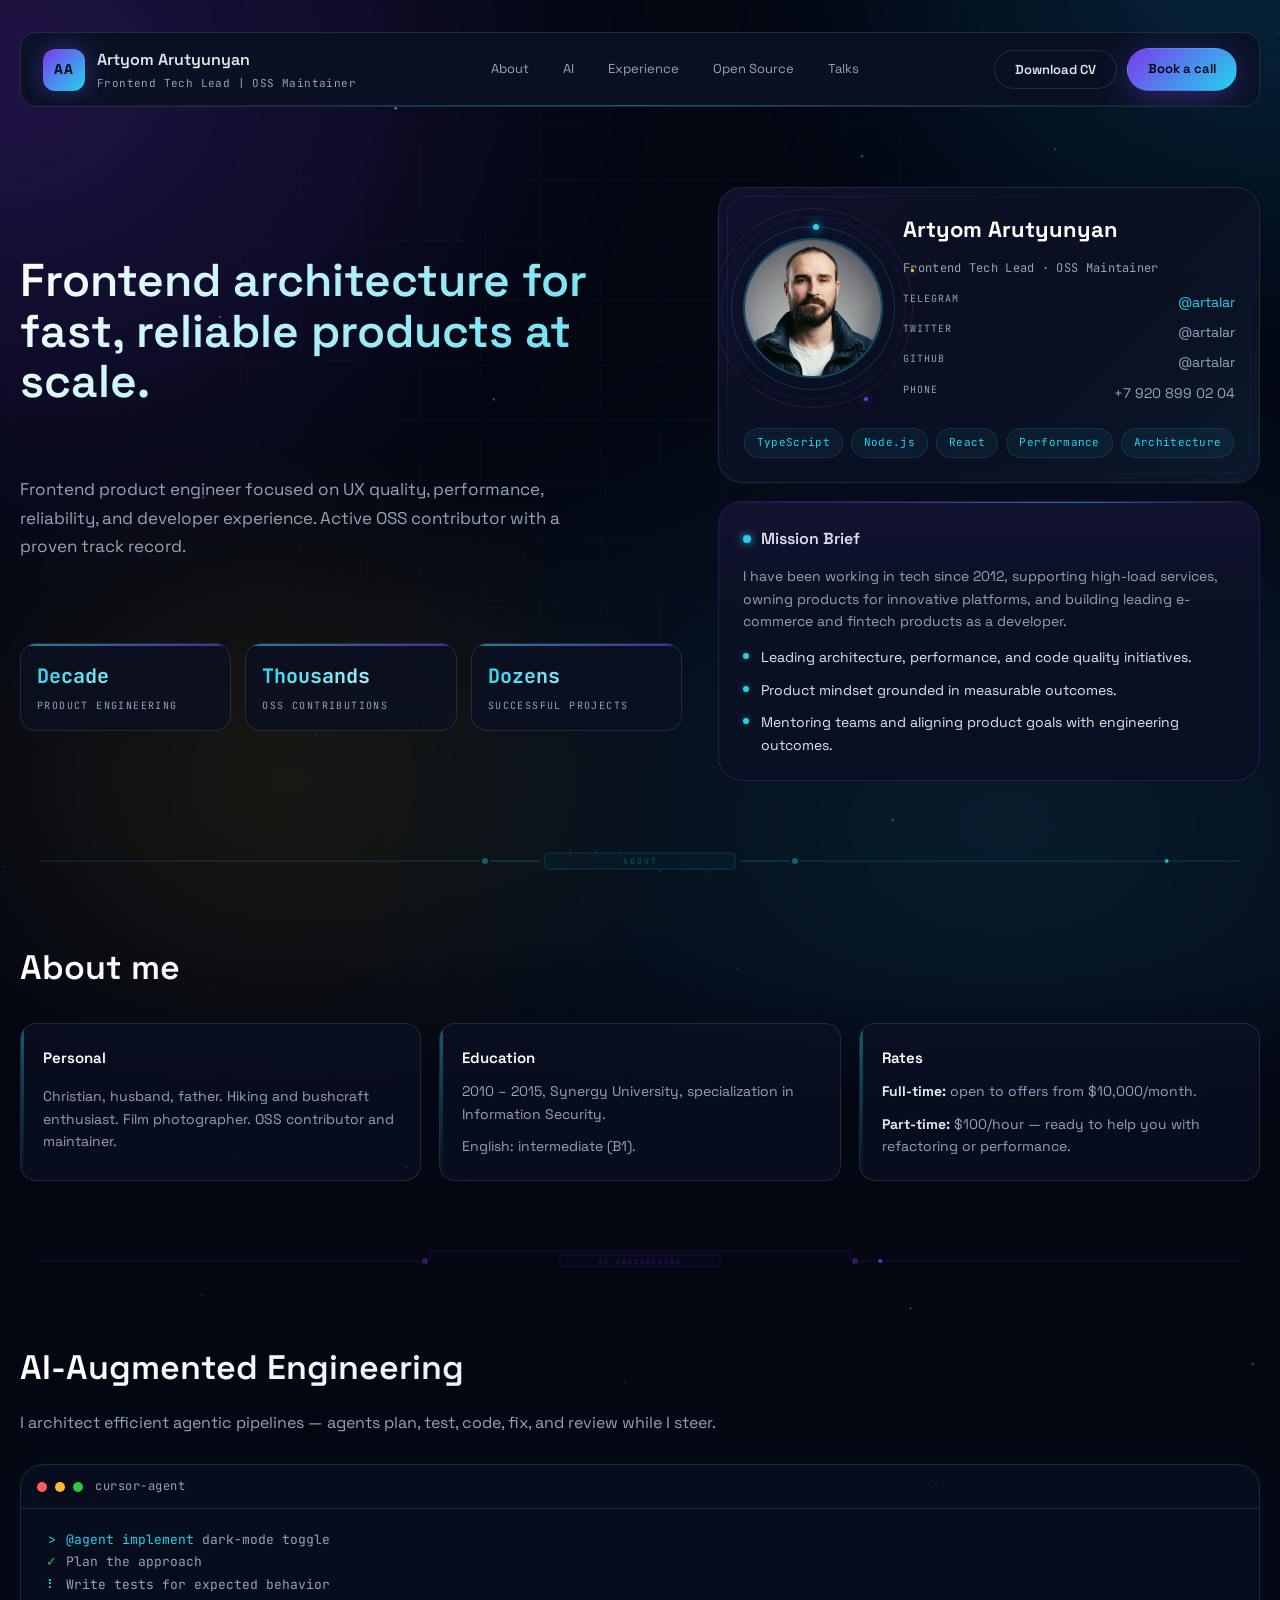
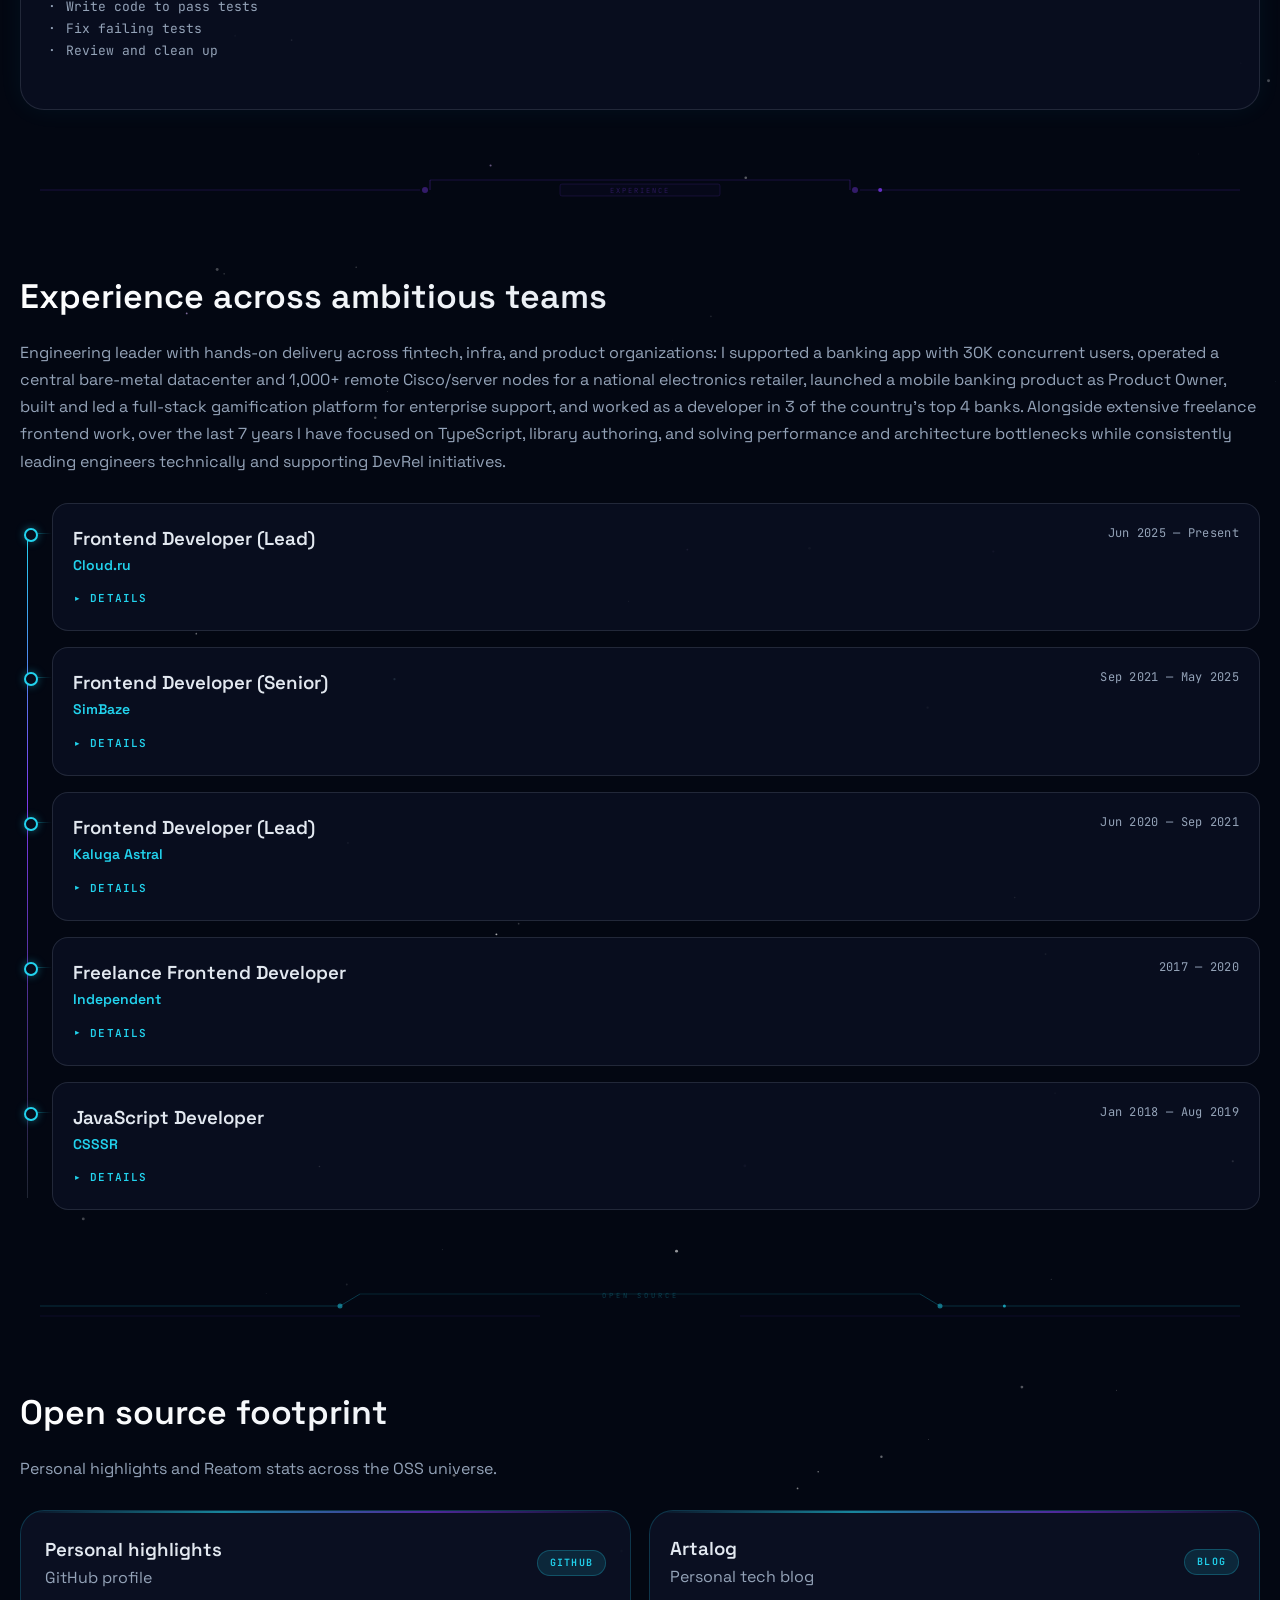
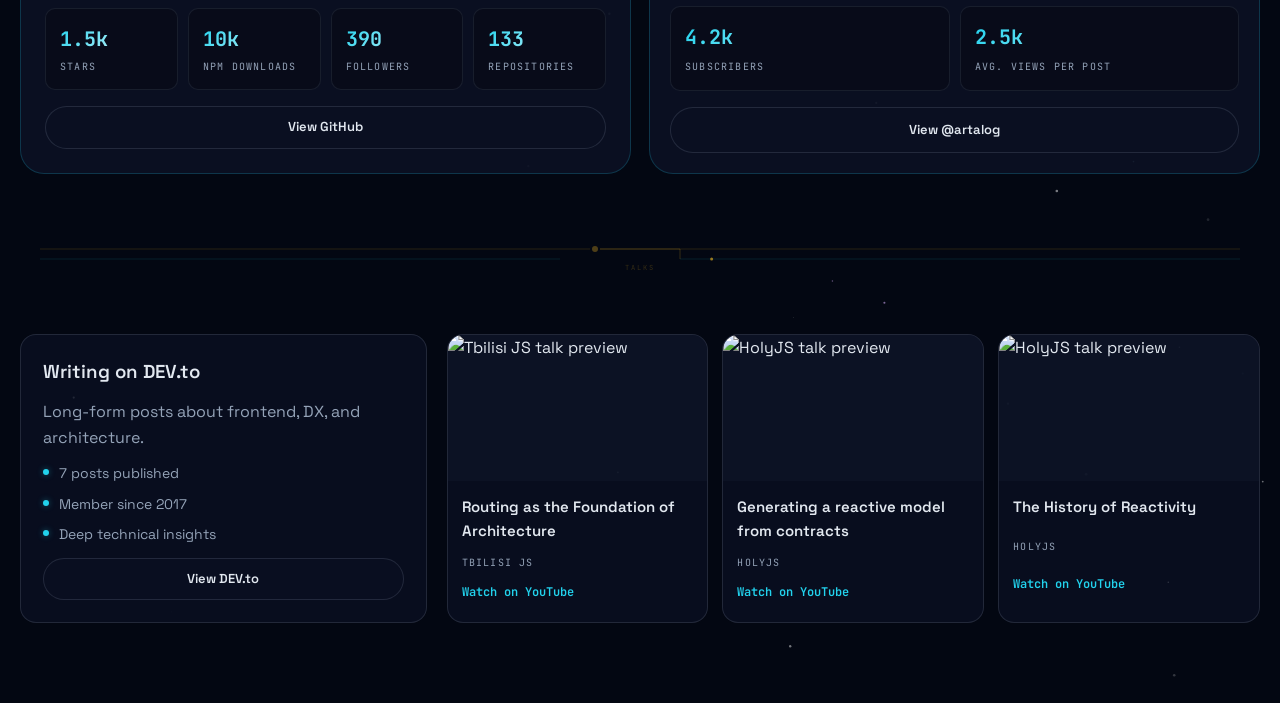
==== commit 0d8bc0fc: "add ai section" ====
--- a/index.html
+++ b/index.html
@@ -29,6 +29,7 @@
         </div>
         <nav class="nav-links">
           <a href="#about">About</a>
+          <a href="#ai">AI</a>
           <a href="#experience">Experience</a>
           <a href="#oss">Open Source</a>
           <a href="#talks">Talks</a>
@@ -313,6 +314,99 @@
               </p>
             </div>
           </div>
+        </div>
+      </section>
+
+      <div class="circuit-divider">
+        <svg
+          viewBox="0 0 1200 40"
+          fill="none"
+          xmlns="http://www.w3.org/2000/svg"
+        >
+          <line
+            x1="0"
+            y1="20"
+            x2="380"
+            y2="20"
+            stroke="rgba(124,58,237,0.2)"
+            stroke-width="1"
+          />
+          <circle cx="385" cy="20" r="3" fill="rgba(124,58,237,0.4)" />
+          <line
+            x1="390"
+            y1="20"
+            x2="390"
+            y2="10"
+            stroke="rgba(124,58,237,0.3)"
+            stroke-width="1"
+          />
+          <line
+            x1="390"
+            y1="10"
+            x2="810"
+            y2="10"
+            stroke="rgba(124,58,237,0.2)"
+            stroke-width="1"
+          />
+          <line
+            x1="810"
+            y1="10"
+            x2="810"
+            y2="20"
+            stroke="rgba(124,58,237,0.3)"
+            stroke-width="1"
+          />
+          <circle cx="815" cy="20" r="3" fill="rgba(124,58,237,0.4)" />
+          <line
+            x1="820"
+            y1="20"
+            x2="1200"
+            y2="20"
+            stroke="rgba(124,58,237,0.2)"
+            stroke-width="1"
+          />
+          <rect
+            x="520"
+            y="14"
+            width="160"
+            height="12"
+            rx="2"
+            stroke="rgba(124,58,237,0.15)"
+            stroke-width="1"
+            fill="rgba(124,58,237,0.03)"
+          />
+          <text
+            x="600"
+            y="23"
+            text-anchor="middle"
+            fill="rgba(124,58,237,0.3)"
+            font-size="7"
+            font-family="JetBrains Mono, monospace"
+            letter-spacing="2"
+          >
+            AI ENGINEERING
+          </text>
+          <circle r="2" fill="rgba(124,58,237,0.8)">
+            <animateMotion
+              dur="4s"
+              repeatCount="indefinite"
+              path="M0,20 L385,20 L390,10 L810,10 L810,20 L1200,20"
+            />
+          </circle>
+        </svg>
+      </div>
+
+      <section class="section" id="ai">
+        <div class="section-head">
+          <h2>AI-Augmented Engineering</h2>
+          <p class="section-lede">I architect efficient agentic pipelines — agents plan, test, code, fix, and review while I steer.</p>
+        </div>
+        <div class="ai-terminal">
+          <div class="ai-terminal-bar">
+            <span class="ai-terminal-dots"><i></i><i></i><i></i></span>
+            <span class="ai-terminal-title">cursor-agent</span>
+          </div>
+          <pre class="ai-terminal-body" id="ai-terminal-body" aria-hidden="true"></pre>
         </div>
       </section>
 
--- a/sections.css
+++ b/sections.css
@@ -1025,6 +1025,116 @@
   color: var(--cyan);
 }
 
+/* ── AI Terminal ── */
+
+.ai-terminal {
+  background: var(--glass);
+  border: 1px solid var(--stroke);
+  border-radius: var(--radius-lg);
+  overflow: hidden;
+  box-shadow: 0 0 24px rgba(34, 211, 238, 0.06);
+}
+
+.ai-terminal-bar {
+  display: flex;
+  align-items: center;
+  gap: 12px;
+  padding: 12px 16px;
+  border-bottom: 1px solid var(--stroke);
+}
+
+.ai-terminal-dots {
+  display: flex;
+  gap: 8px;
+}
+
+.ai-terminal-dots i {
+  width: 10px;
+  height: 10px;
+  border-radius: 50%;
+}
+
+.ai-terminal-dots i:nth-child(1) {
+  background: #ff5f57;
+}
+
+.ai-terminal-dots i:nth-child(2) {
+  background: #febc2e;
+}
+
+.ai-terminal-dots i:nth-child(3) {
+  background: #28c840;
+}
+
+.ai-terminal-title {
+  font-family: var(--font-mono);
+  font-size: 12px;
+  color: var(--text-dim);
+  letter-spacing: 0.5px;
+}
+
+.ai-terminal-body {
+  font-family: var(--font-mono);
+  font-size: 13px;
+  line-height: 1.7;
+  padding: 20px 24px;
+  min-height: 200px;
+  margin: 0;
+  color: var(--text-dim);
+  white-space: pre-wrap;
+  word-break: break-word;
+}
+
+.ai-terminal-body .at-status {
+  display: inline-block;
+  width: 1em;
+  text-align: center;
+}
+
+.ai-terminal-body .at-prompt {
+  color: var(--cyan);
+}
+
+.ai-terminal-body .at-ok {
+  color: #22c55e;
+}
+
+.ai-terminal-body .at-dim {
+  color: var(--text-dim);
+  opacity: 0.8;
+}
+
+.ai-terminal-body .at-spin {
+  color: var(--cyan);
+}
+
+.ai-terminal-body .at-label {
+  color: var(--purple);
+}
+
+.ai-terminal-body .at-success {
+  color: #22c55e;
+  font-weight: 600;
+}
+
+.ai-terminal-body .at-line {
+  display: block;
+}
+
+@media (max-width: 760px) {
+  .ai-terminal-body {
+    font-size: 11px;
+    padding: 14px 16px;
+    min-height: 160px;
+  }
+}
+
+@media (prefers-reduced-motion: reduce) {
+  .ai-terminal-body .at-spin {
+    animation: none;
+  }
+}
+
 /* ── Responsive ── */
 
 @media (max-width: 1100px) {
@@ -1176,7 +1286,8 @@
   #starfield,
   .nebula-layer,
   .grid-overlay,
-  .circuit-divider {
+  .circuit-divider,
+  .ai-terminal {
     display: none !important;
   }
 
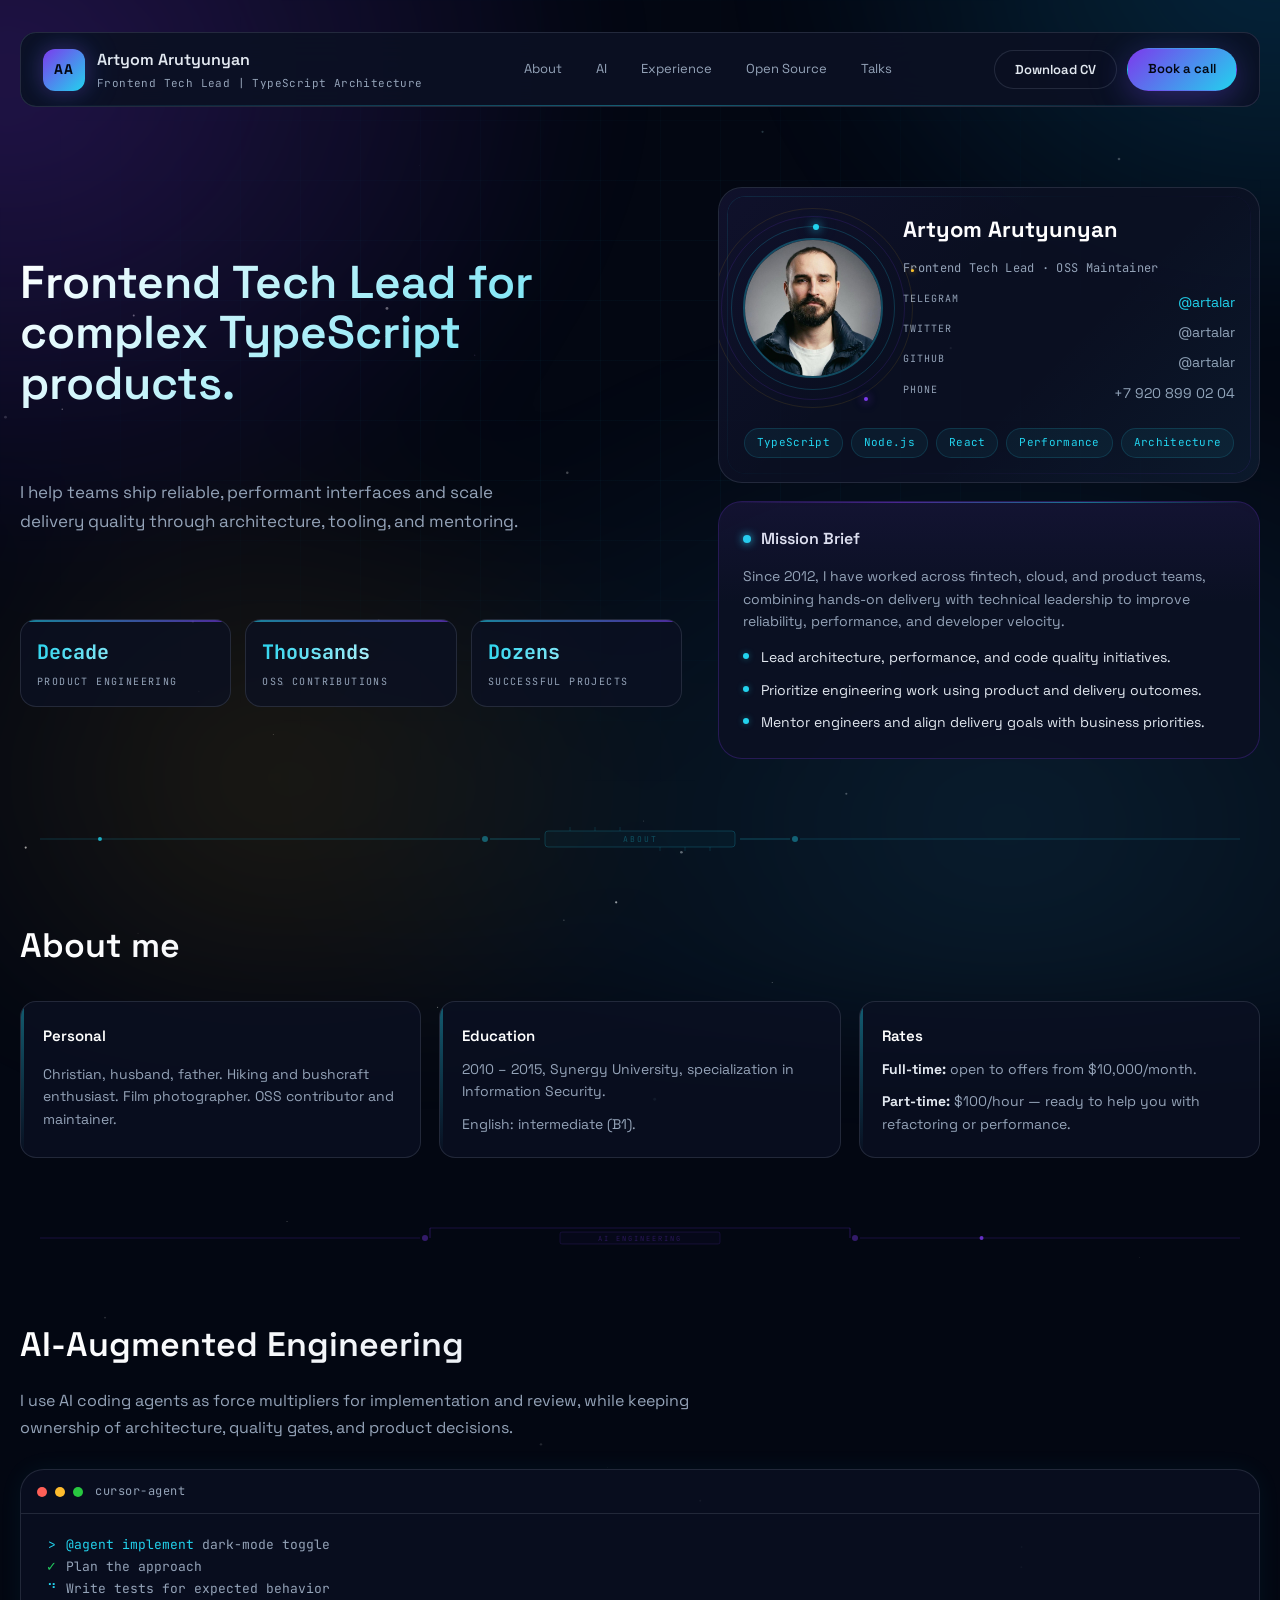
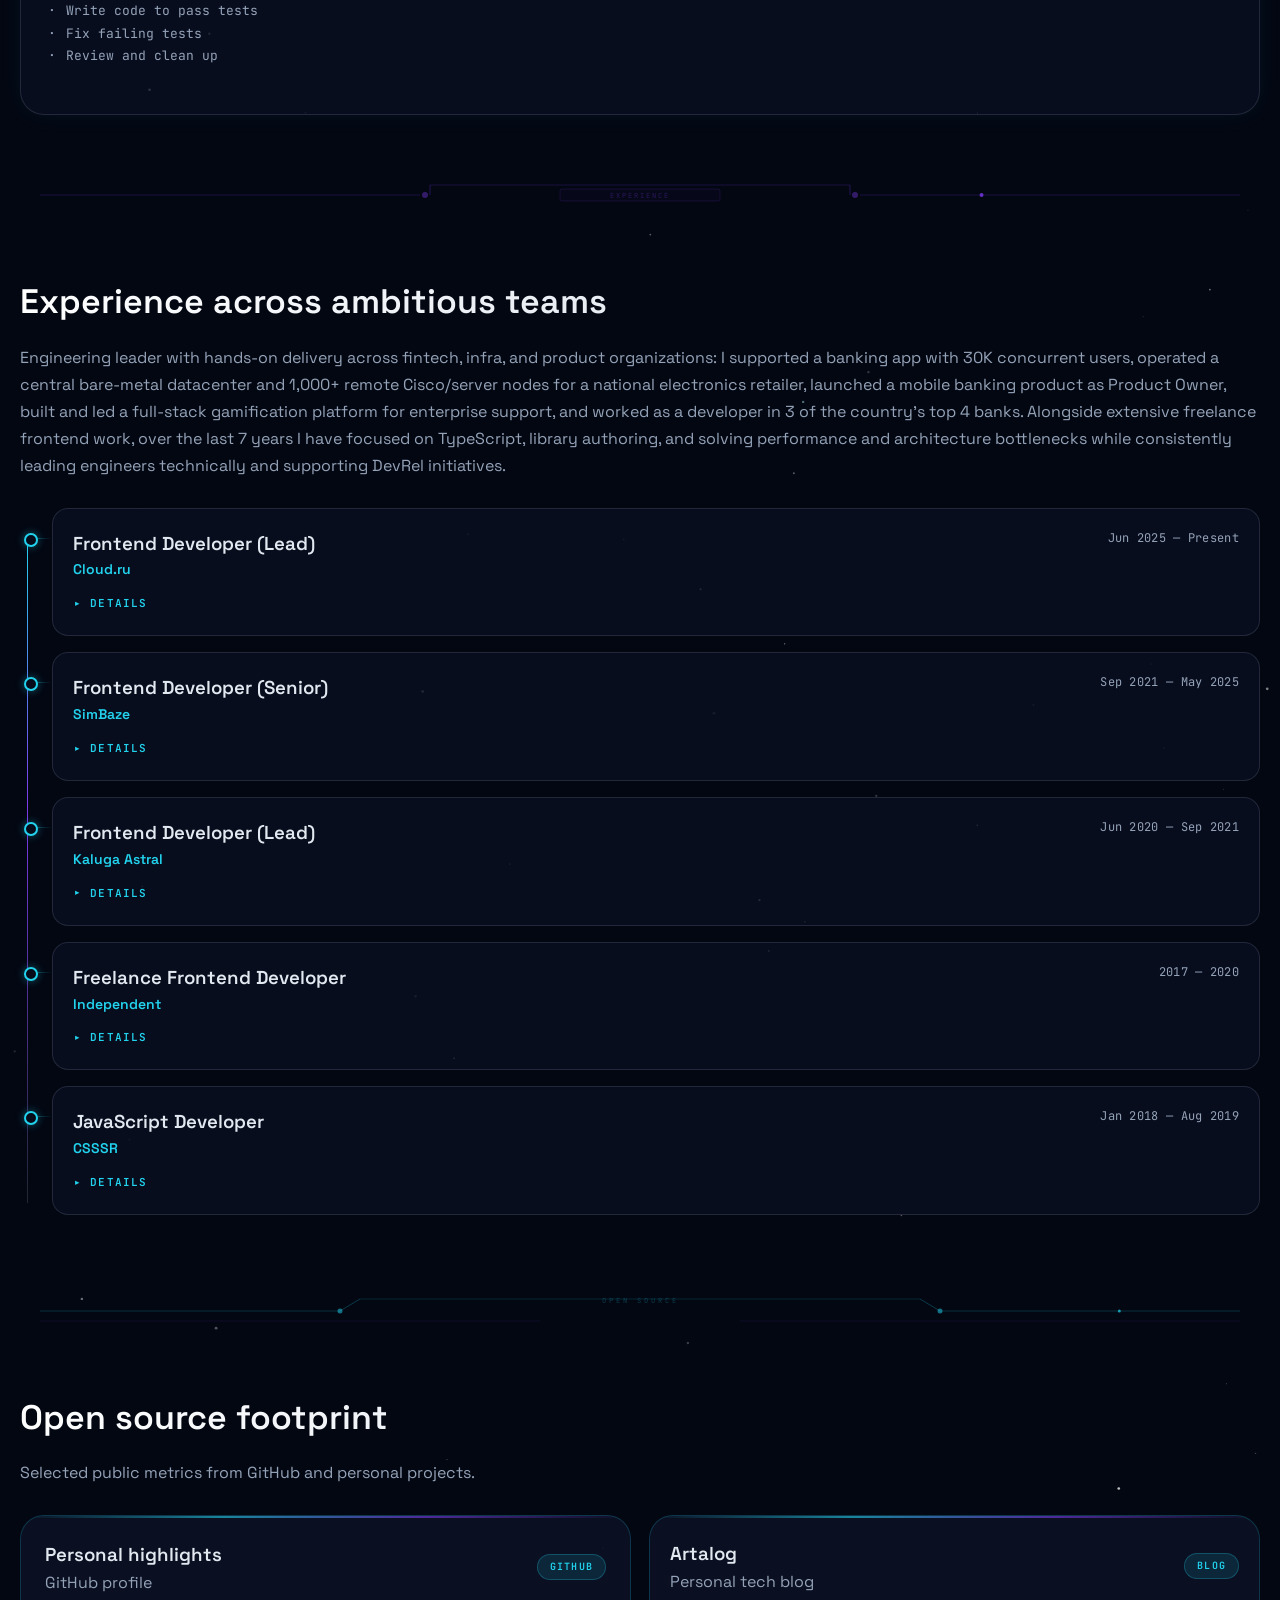
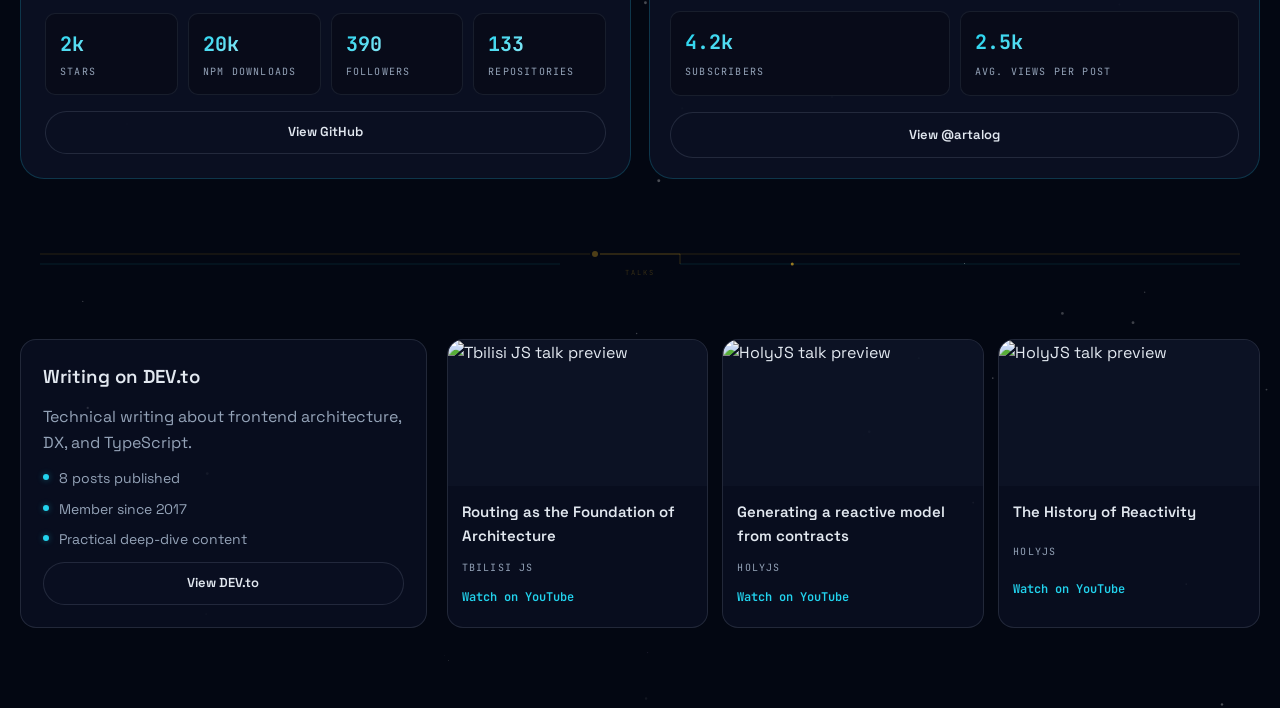
==== commit 75af68fe: "small fixes" ====
--- a/index.html
+++ b/index.html
@@ -3,7 +3,7 @@
   <head>
     <meta charset="UTF-8" />
     <meta name="viewport" content="width=device-width, initial-scale=1.0" />
-    <title>Artyom Arutyunyan - Space-grade Frontend</title>
+    <title>Artyom Arutyunyan - Frontend Tech Lead</title>
     <link rel="preconnect" href="https://fonts.googleapis.com" />
     <link rel="preconnect" href="https://fonts.gstatic.com" crossorigin />
     <link
@@ -24,7 +24,7 @@
           <div class="brand-mark">AA</div>
           <div class="brand-copy">
             <div class="brand-name">Artyom Arutyunyan</div>
-            <div class="brand-role">Frontend Tech Lead | OSS Maintainer</div>
+            <div class="brand-role">Frontend Tech Lead | TypeScript Architecture</div>
           </div>
         </div>
         <nav class="nav-links">
@@ -50,11 +50,10 @@
 
       <main class="hero" id="top">
         <div class="hero-copy">
-          <h1>Frontend architecture for fast, reliable products at scale.</h1>
+          <h1>Frontend Tech Lead for complex TypeScript products.</h1>
           <p class="hero-lede">
-            Frontend product engineer focused on UX quality, performance,
-            reliability, and developer experience. Active OSS contributor with a
-            proven track record.
+            I help teams ship reliable, performant interfaces and scale delivery
+            quality through architecture, tooling, and mentoring.
           </p>
           <div class="hero-metrics">
             <div class="metric-card">
@@ -135,27 +134,30 @@
           <div class="signal-card">
             <div class="signal-title">Mission Brief</div>
             <p class="signal-text">
-              I have been working in tech since 2012, supporting high-load
-              services, owning products for innovative platforms, and building
-              leading e-commerce and fintech products as a developer.
+              Since 2012, I have worked across fintech, cloud, and product
+              teams, combining hands-on delivery with technical leadership to
+              improve reliability, performance, and developer velocity.
             </p>
             <ul class="signal-list">
               <li>
                 <span class="signal-dot"></span>
                 <span
-                  >Leading architecture, performance, and code quality
+                  >Lead architecture, performance, and code quality
                   initiatives.</span
                 >
               </li>
               <li>
                 <span class="signal-dot"></span>
-                <span>Product mindset grounded in measurable outcomes.</span>
+                <span
+                  >Prioritize engineering work using product and delivery
+                  outcomes.</span
+                >
               </li>
               <li>
                 <span class="signal-dot"></span>
                 <span
-                  >Mentoring teams and aligning product goals with engineering
-                  outcomes.</span
+                  >Mentor engineers and align delivery goals with business
+                  priorities.</span
                 >
               </li>
             </ul>
@@ -399,7 +401,11 @@
       <section class="section" id="ai">
         <div class="section-head">
           <h2>AI-Augmented Engineering</h2>
-          <p class="section-lede">I architect efficient agentic pipelines — agents plan, test, code, fix, and review while I steer.</p>
+          <p class="section-lede">
+            I use AI coding agents as force multipliers for implementation and
+            review, while keeping ownership of architecture, quality gates, and
+            product decisions.
+          </p>
         </div>
         <div class="ai-terminal">
           <div class="ai-terminal-bar">
@@ -750,7 +756,7 @@
         <div class="section-head">
           <h2>Open source footprint</h2>
           <p class="section-lede">
-            Personal highlights and Reatom stats across the OSS universe.
+            Selected public metrics from GitHub and personal projects.
           </p>
         </div>
         <div class="oss-grid">
@@ -765,11 +771,11 @@
             <div class="oss-body">
               <div class="stat-grid">
                 <div class="stat-card">
-                  <div class="stat-value">1.5k</div>
+                  <div class="stat-value">2k</div>
                   <div class="stat-label">Stars</div>
                 </div>
                 <div class="stat-card">
-                  <div class="stat-value">10k</div>
+                  <div class="stat-value">20k</div>
                   <div class="stat-label">NPM downloads</div>
                 </div>
                 <div class="stat-card">
@@ -902,12 +908,12 @@
           <article class="talks-info card">
             <h3>Writing on DEV.to</h3>
             <p class="muted">
-              Long-form posts about frontend, DX, and architecture.
+              Technical writing about frontend architecture, DX, and TypeScript.
             </p>
             <ul class="feature-list">
-              <li>7 posts published</li>
+              <li>8 posts published</li>
               <li>Member since 2017</li>
-              <li>Deep technical insights</li>
+              <li>Practical deep-dive content</li>
             </ul>
             <a
               class="btn btn-ghost"
--- a/sections.css
+++ b/sections.css
@@ -1287,6 +1287,7 @@
   .nebula-layer,
   .grid-overlay,
   .circuit-divider,
+  #ai,
   .ai-terminal {
     display: none !important;
   }
@@ -1370,7 +1371,7 @@
   }
 
   .hero {
-    grid-template-columns: 1fr 1fr;
+    grid-template-columns: 1fr 2fr;
     gap: 24px;
     margin-bottom: 20px;
   }
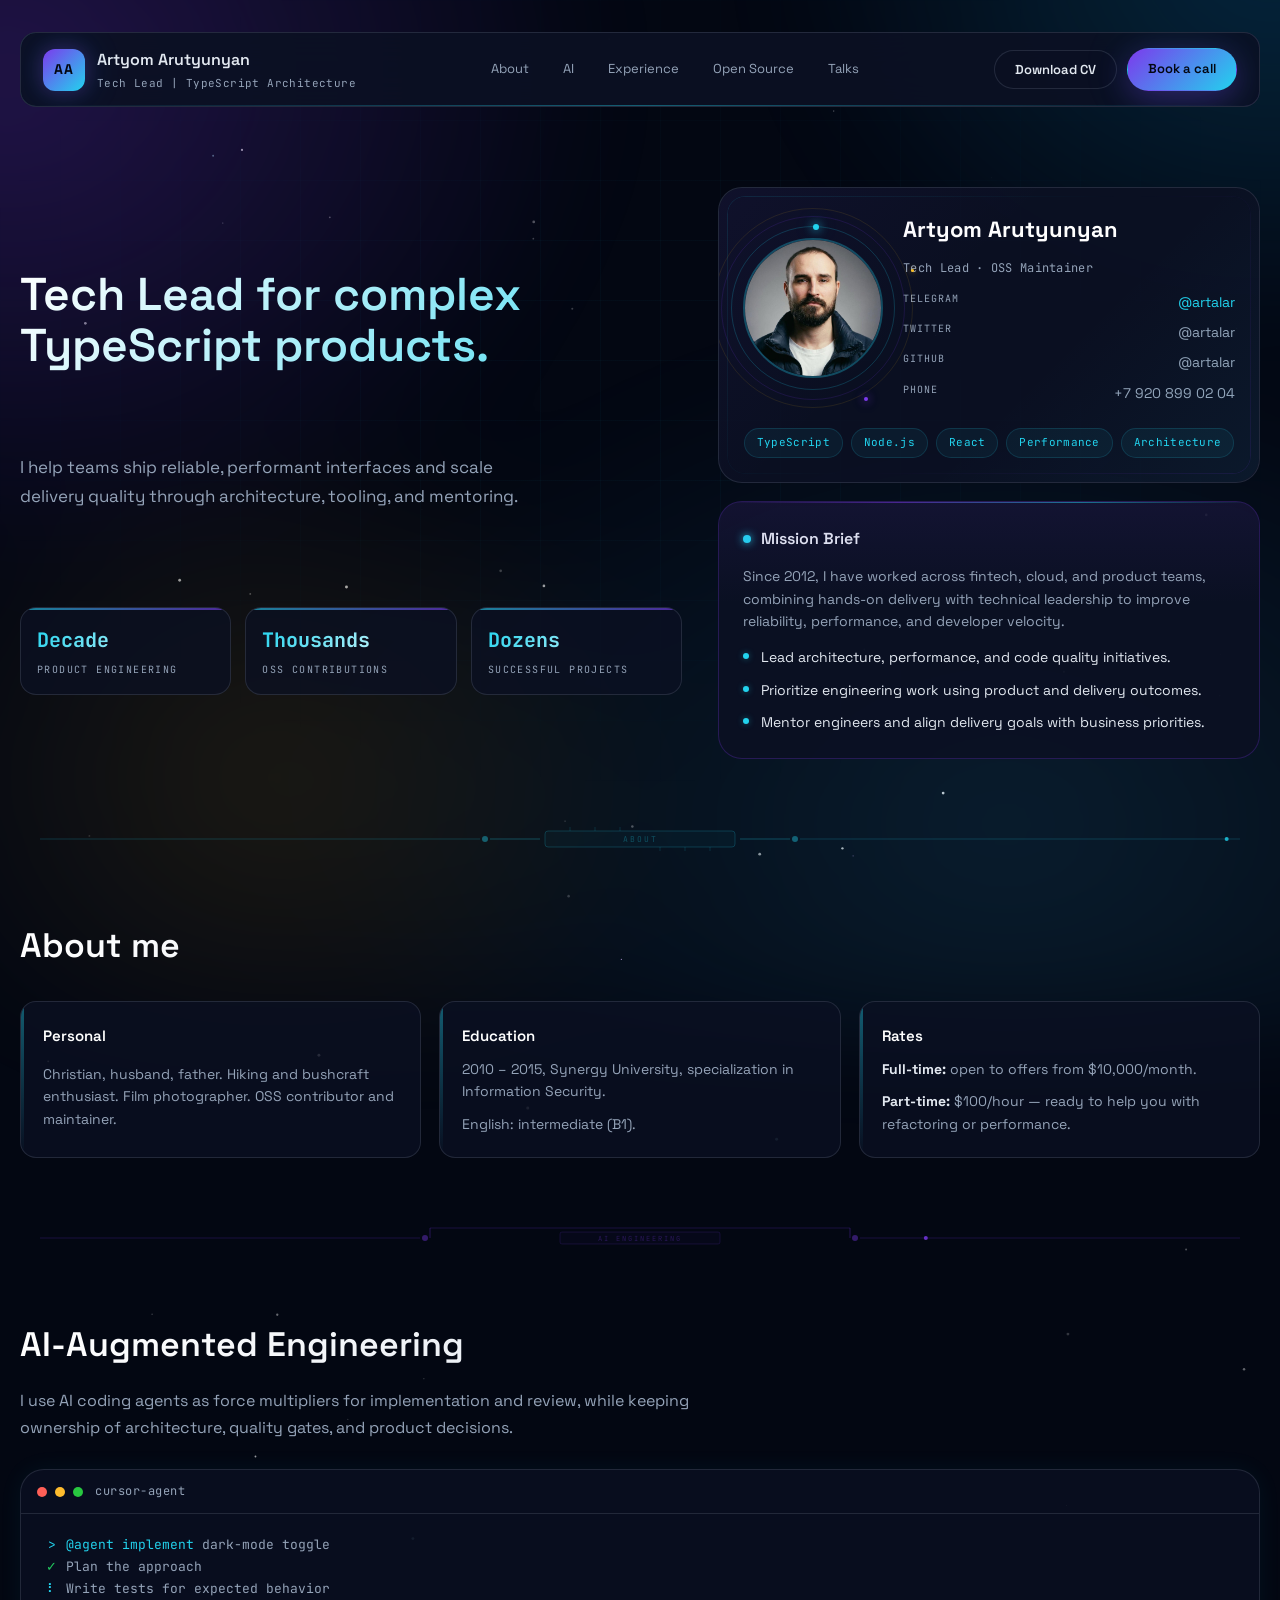
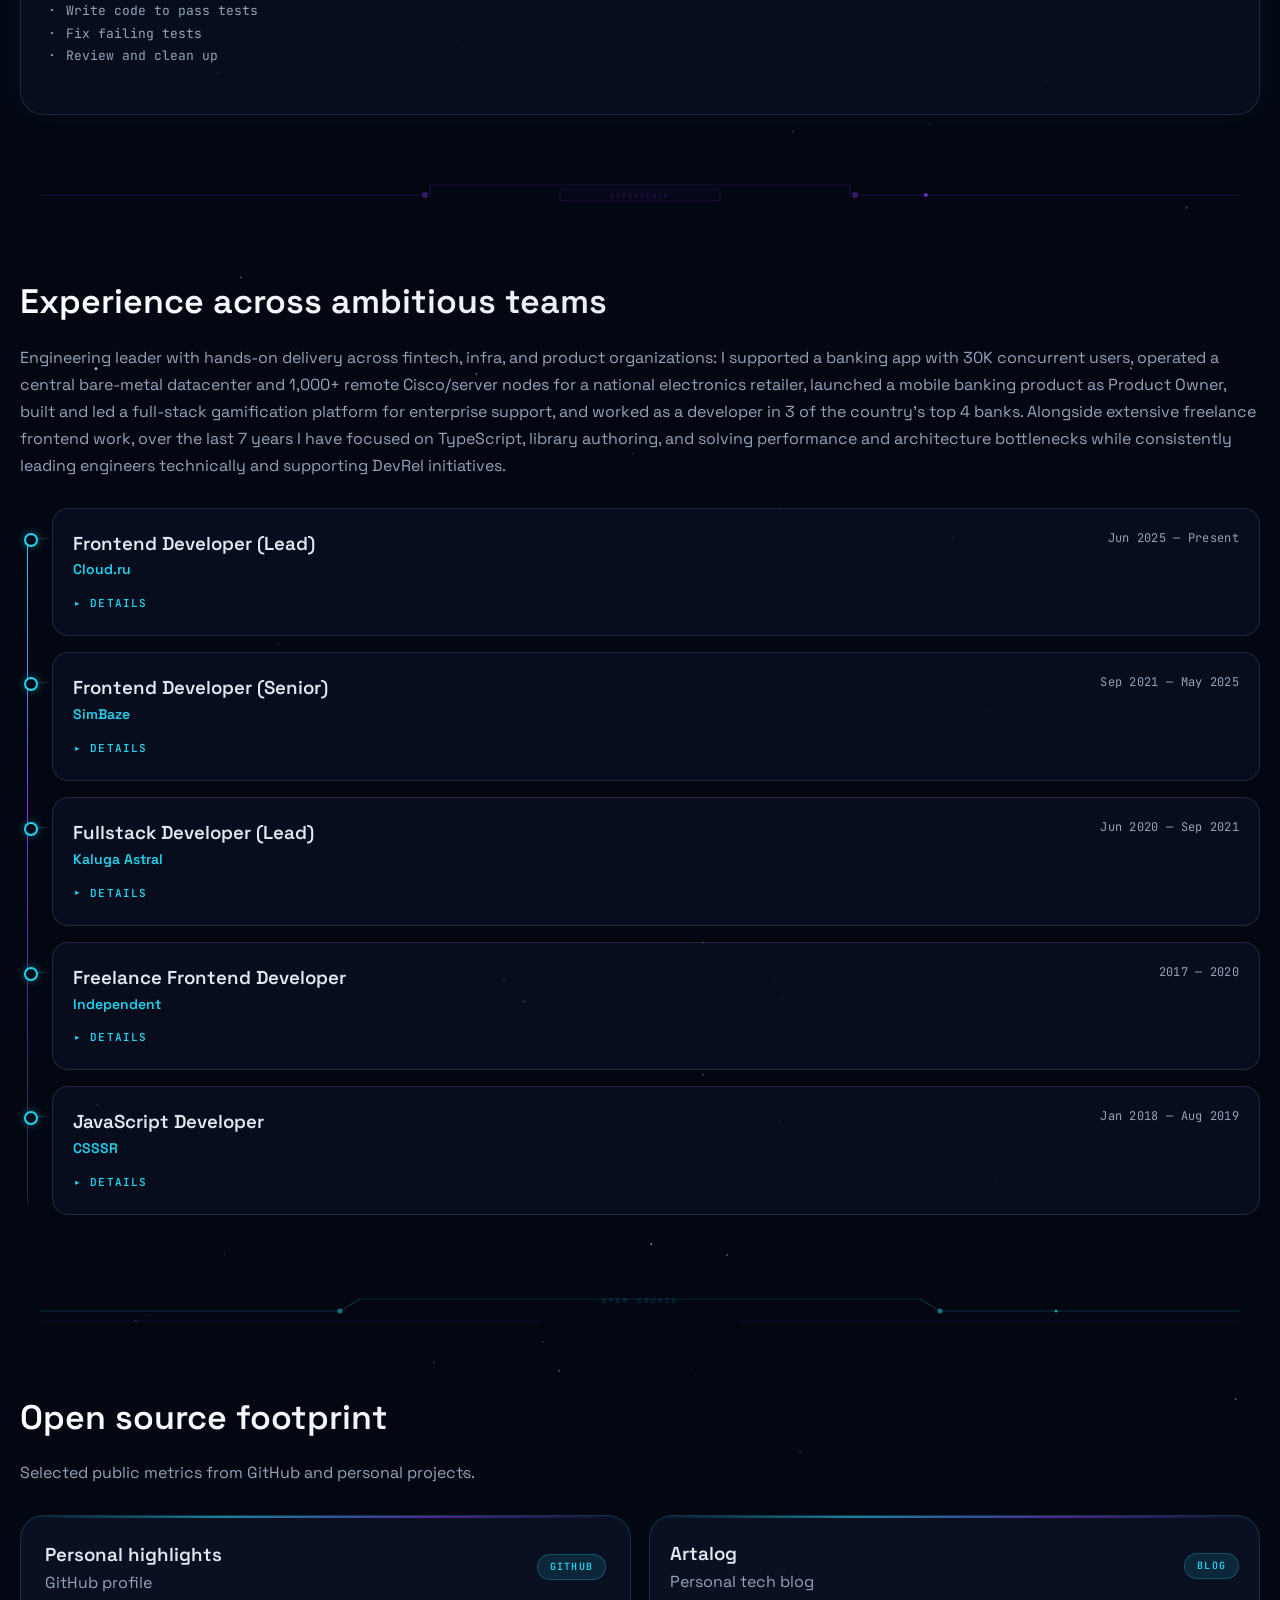
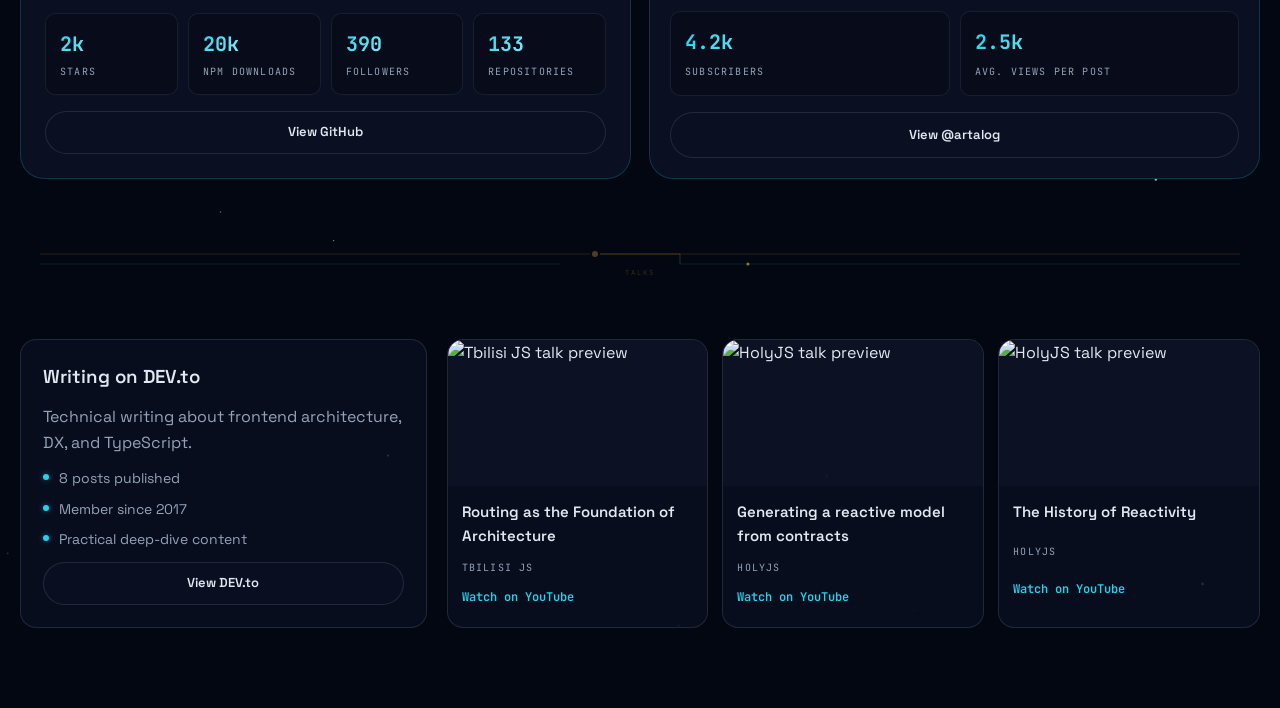
==== commit 29dab7ac: "improve the fullstack part" ====
--- a/index.html
+++ b/index.html
@@ -3,7 +3,7 @@
   <head>
     <meta charset="UTF-8" />
     <meta name="viewport" content="width=device-width, initial-scale=1.0" />
-    <title>Artyom Arutyunyan - Frontend Tech Lead</title>
+    <title>Artyom Arutyunyan - Tech Lead</title>
     <link rel="preconnect" href="https://fonts.googleapis.com" />
     <link rel="preconnect" href="https://fonts.gstatic.com" crossorigin />
     <link
@@ -24,7 +24,7 @@
           <div class="brand-mark">AA</div>
           <div class="brand-copy">
             <div class="brand-name">Artyom Arutyunyan</div>
-            <div class="brand-role">Frontend Tech Lead | TypeScript Architecture</div>
+            <div class="brand-role">Tech Lead | TypeScript Architecture</div>
           </div>
         </div>
         <nav class="nav-links">
@@ -50,7 +50,7 @@
 
       <main class="hero" id="top">
         <div class="hero-copy">
-          <h1>Frontend Tech Lead for complex TypeScript products.</h1>
+          <h1>Tech Lead for complex TypeScript products.</h1>
           <p class="hero-lede">
             I help teams ship reliable, performant interfaces and scale delivery
             quality through architecture, tooling, and mentoring.
@@ -82,7 +82,7 @@
             </div>
             <div class="profile-body">
               <h2>Artyom Arutyunyan</h2>
-              <p class="profile-role">Frontend Tech Lead · OSS Maintainer</p>
+              <p class="profile-role">Tech Lead · OSS Maintainer</p>
               <div class="profile-meta">
                 <div class="meta-row">
                   <span class="meta-label">Telegram</span>
@@ -412,7 +412,11 @@
             <span class="ai-terminal-dots"><i></i><i></i><i></i></span>
             <span class="ai-terminal-title">cursor-agent</span>
           </div>
-          <pre class="ai-terminal-body" id="ai-terminal-body" aria-hidden="true"></pre>
+          <pre
+            class="ai-terminal-body"
+            id="ai-terminal-body"
+            aria-hidden="true"
+          ></pre>
         </div>
       </section>
 
@@ -524,10 +528,10 @@
             <details class="timeline-details">
               <summary class="timeline-summary">Details</summary>
               <ul class="timeline-list">
-                <li>Maintain critical billing systems</li>
-                <li>
-                  Resolved a critical performance issue for a key enterprise
-                  customer
+                <li>Maintain core billing systems</li>
+                <li>
+                  Proactively identified and resolved a critical performance
+                  issue for a key enterprise customer
                 </li>
                 <li>
                   Built a documentation service for internal developer
@@ -585,7 +589,7 @@
           <article class="timeline-item">
             <div class="timeline-head">
               <div>
-                <h3>Frontend Developer (Lead)</h3>
+                <h3>Fullstack Developer (Lead)</h3>
                 <p class="timeline-company">Kaluga Astral</p>
               </div>
               <span class="timeline-date">Jun 2020 — Sep 2021</span>
@@ -594,17 +598,26 @@
               <summary class="timeline-summary">Details</summary>
               <ul class="timeline-list">
                 <li>
-                  Full-stack development of an internal gamification service
-                </li>
-                <li>
-                  Integrated internal services and external low-code solutions
-                </li>
-                <li>
-                  Developed a Telegram bot and a visual schedule editor with
-                  complex rules
-                </li>
-                <li>
-                  Provided technical leadership, mentoring, and DevRel support
+                  Architected an internal gamification service from the ground
+                  up, driving full-stack design and delivery
+                </li>
+                <li>
+                  Led an internal hackathon to ship a critical feature under
+                  tight deadlines — a real-time collaborative schedule editor
+                  supporting 20+ concurrent users
+                </li>
+                <li>
+                  Built a lightweight internal framework that standardized
+                  Telegram bot development across the team
+                </li>
+                <li>
+                  Introduced internal low-code tools: one to streamline
+                  backend workflows for engineers and a visual CMS for
+                  non-technical managers, enabling self-service and freeing
+                  engineering time
+                </li>
+                <li>
+                  Mentored engineers and drove internal DevRel initiatives
                 </li>
               </ul>
             </details>
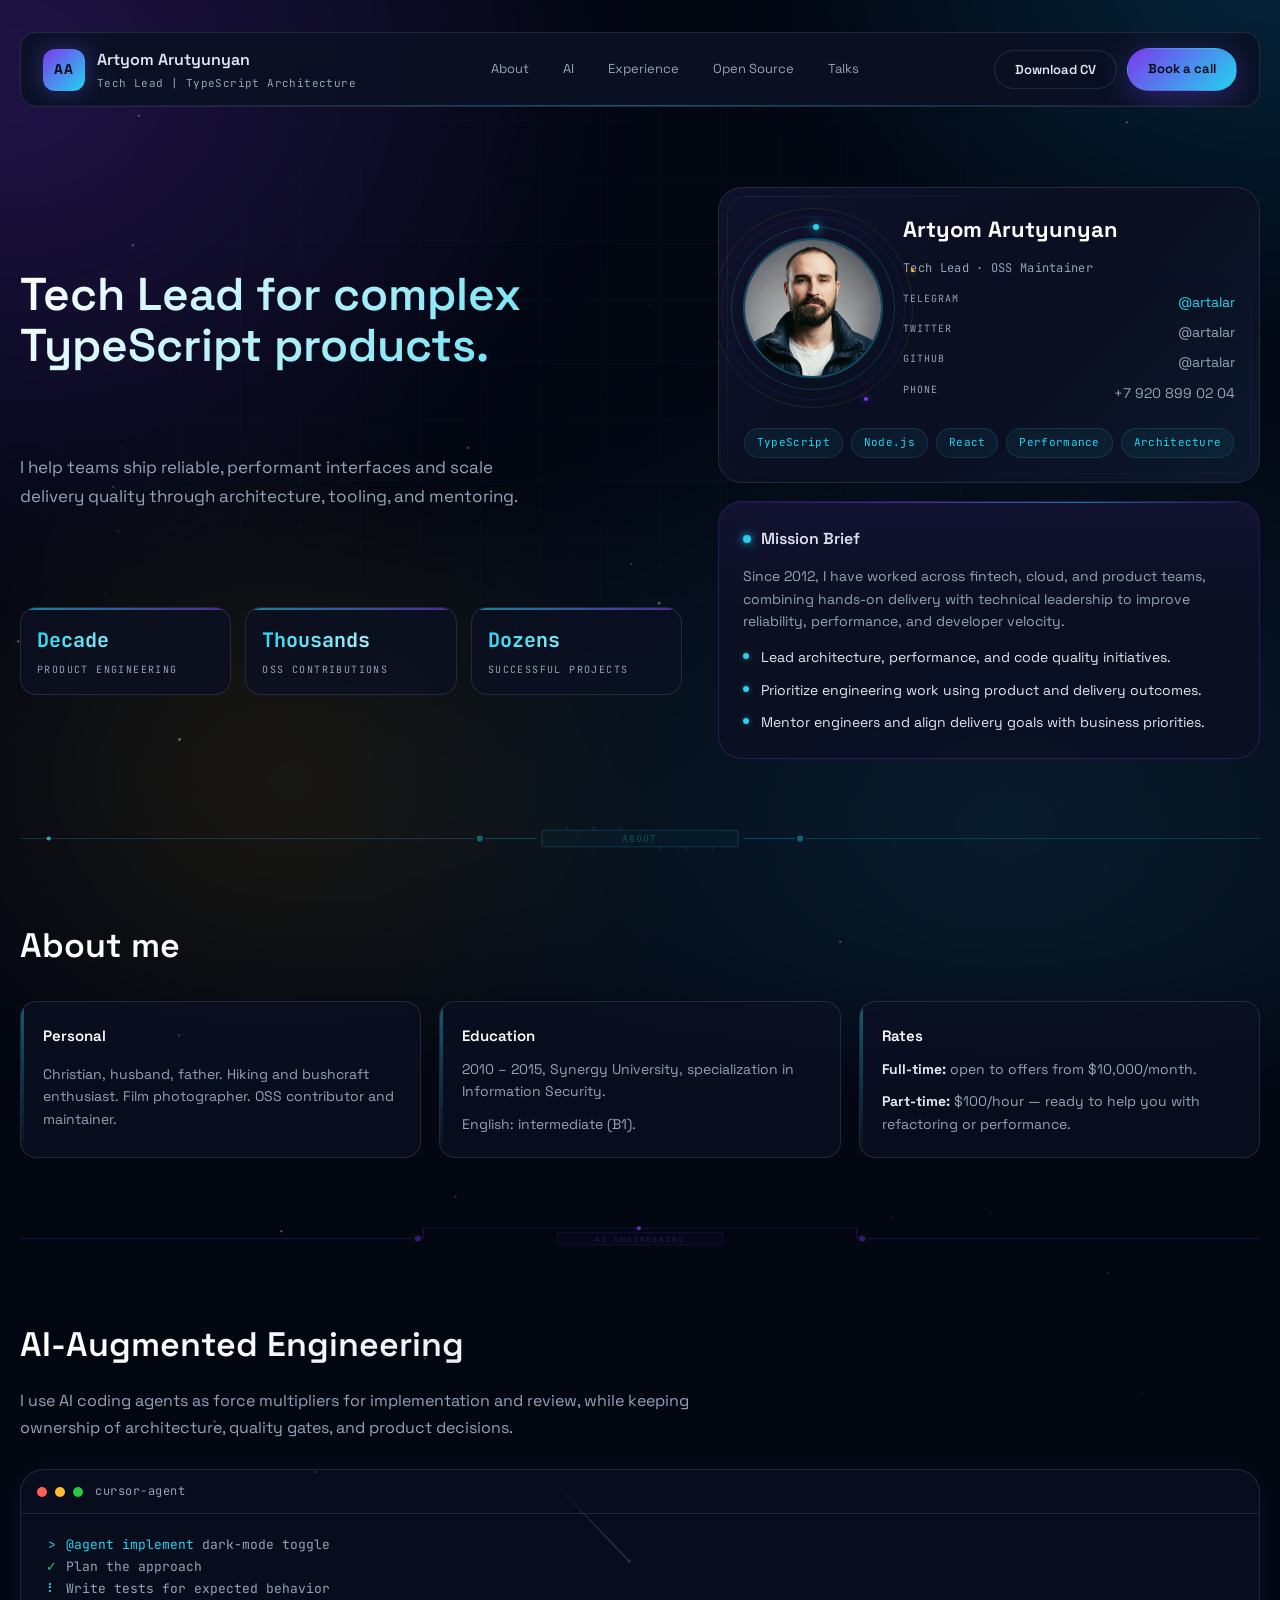
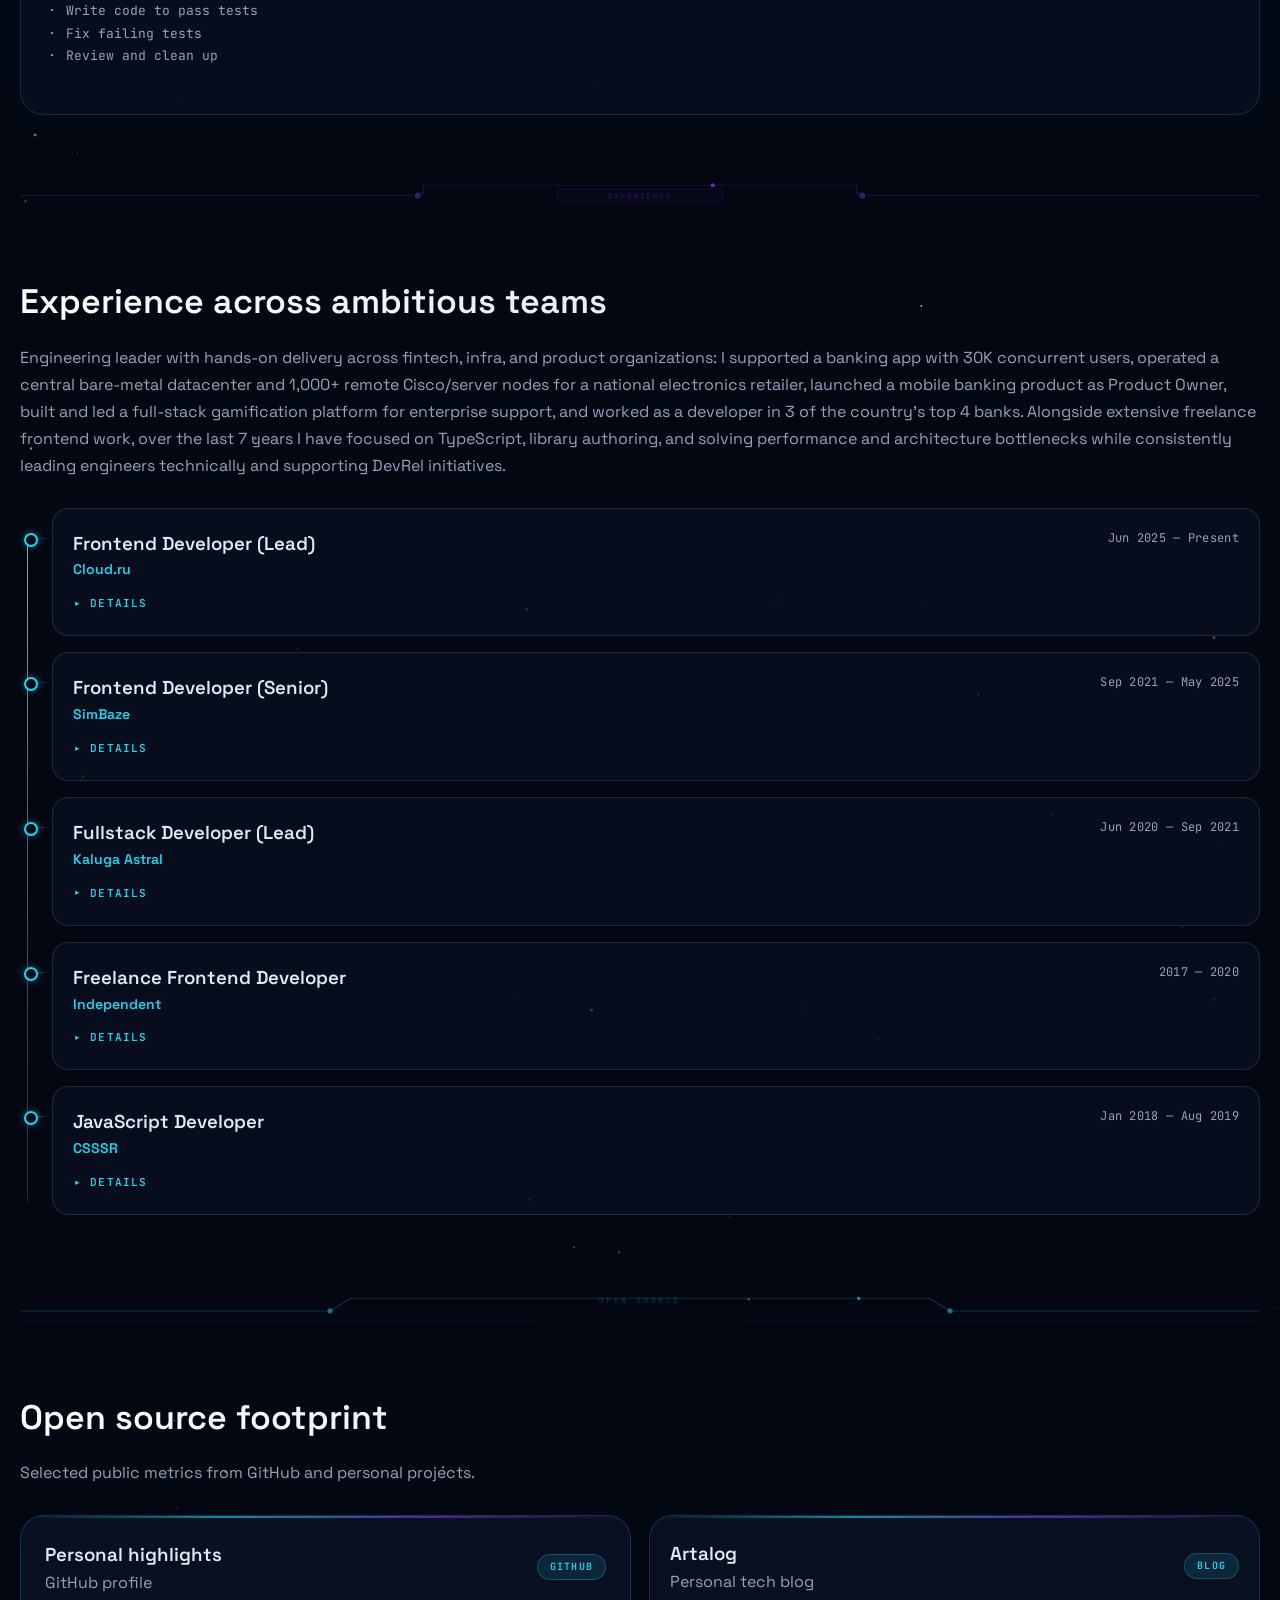
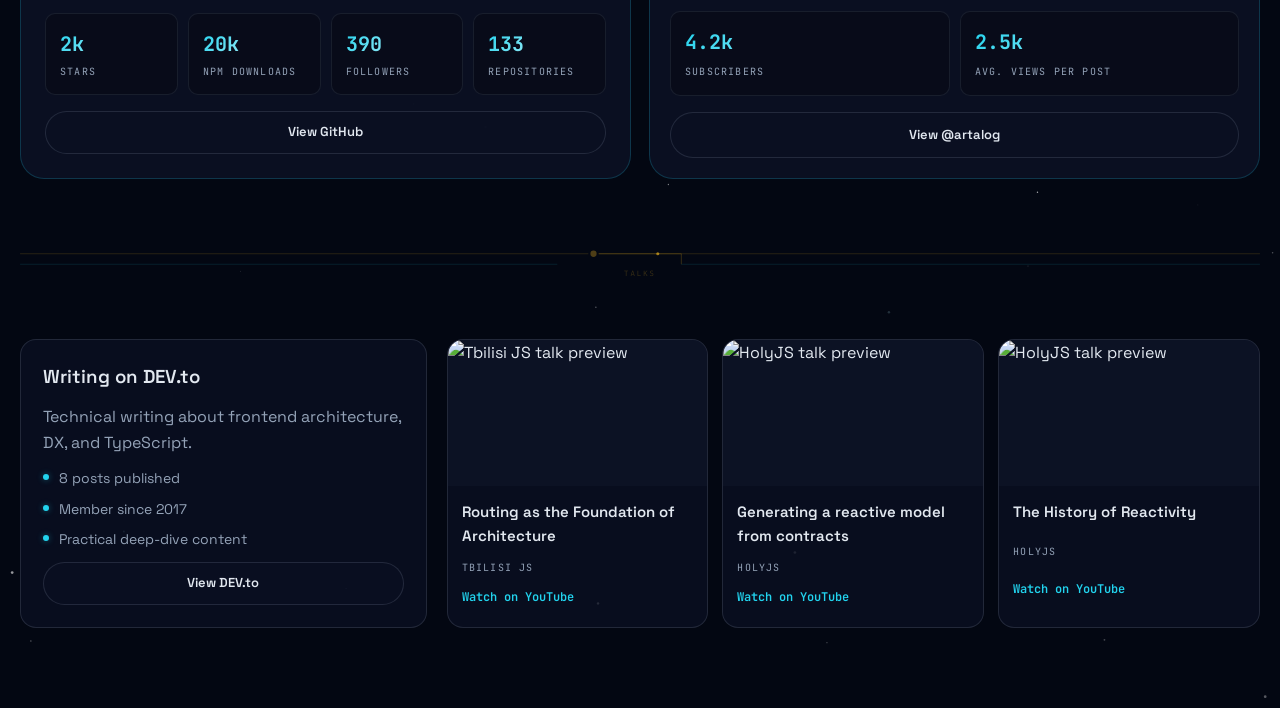
==== commit a43797a2: "cut assets from the main file" ====
--- a/index.html
+++ b/index.html
@@ -166,122 +166,7 @@
       </main>
 
       <div class="circuit-divider">
-        <svg
-          viewBox="0 0 1200 40"
-          fill="none"
-          xmlns="http://www.w3.org/2000/svg"
-        >
-          <line
-            x1="0"
-            y1="20"
-            x2="440"
-            y2="20"
-            stroke="rgba(34,211,238,0.2)"
-            stroke-width="1"
-          />
-          <circle cx="445" cy="20" r="3" fill="rgba(34,211,238,0.4)" />
-          <line
-            x1="450"
-            y1="20"
-            x2="500"
-            y2="20"
-            stroke="rgba(34,211,238,0.3)"
-            stroke-width="1"
-          />
-          <rect
-            x="505"
-            y="12"
-            width="190"
-            height="16"
-            rx="3"
-            stroke="rgba(34,211,238,0.2)"
-            stroke-width="1"
-            fill="rgba(34,211,238,0.03)"
-          />
-          <line
-            x1="530"
-            y1="8"
-            x2="530"
-            y2="12"
-            stroke="rgba(34,211,238,0.15)"
-            stroke-width="1"
-          />
-          <line
-            x1="555"
-            y1="8"
-            x2="555"
-            y2="12"
-            stroke="rgba(34,211,238,0.15)"
-            stroke-width="1"
-          />
-          <line
-            x1="580"
-            y1="8"
-            x2="580"
-            y2="12"
-            stroke="rgba(34,211,238,0.15)"
-            stroke-width="1"
-          />
-          <line
-            x1="620"
-            y1="28"
-            x2="620"
-            y2="32"
-            stroke="rgba(34,211,238,0.15)"
-            stroke-width="1"
-          />
-          <line
-            x1="645"
-            y1="28"
-            x2="645"
-            y2="32"
-            stroke="rgba(34,211,238,0.15)"
-            stroke-width="1"
-          />
-          <line
-            x1="670"
-            y1="28"
-            x2="670"
-            y2="32"
-            stroke="rgba(34,211,238,0.15)"
-            stroke-width="1"
-          />
-          <text
-            x="600"
-            y="23"
-            text-anchor="middle"
-            fill="rgba(34,211,238,0.3)"
-            font-size="8"
-            font-family="JetBrains Mono, monospace"
-            letter-spacing="2"
-          >
-            ABOUT
-          </text>
-          <line
-            x1="700"
-            y1="20"
-            x2="750"
-            y2="20"
-            stroke="rgba(34,211,238,0.3)"
-            stroke-width="1"
-          />
-          <circle cx="755" cy="20" r="3" fill="rgba(34,211,238,0.4)" />
-          <line
-            x1="760"
-            y1="20"
-            x2="1200"
-            y2="20"
-            stroke="rgba(34,211,238,0.2)"
-            stroke-width="1"
-          />
-          <circle r="2" fill="rgba(34,211,238,0.8)">
-            <animateMotion
-              dur="3s"
-              repeatCount="indefinite"
-              path="M0,20 L1200,20"
-            />
-          </circle>
-        </svg>
+        <img src="circuit-divider-about.svg" alt="" aria-hidden="true" />
       </div>
 
       <section class="section" id="about">
@@ -320,82 +205,7 @@
       </section>
 
       <div class="circuit-divider">
-        <svg
-          viewBox="0 0 1200 40"
-          fill="none"
-          xmlns="http://www.w3.org/2000/svg"
-        >
-          <line
-            x1="0"
-            y1="20"
-            x2="380"
-            y2="20"
-            stroke="rgba(124,58,237,0.2)"
-            stroke-width="1"
-          />
-          <circle cx="385" cy="20" r="3" fill="rgba(124,58,237,0.4)" />
-          <line
-            x1="390"
-            y1="20"
-            x2="390"
-            y2="10"
-            stroke="rgba(124,58,237,0.3)"
-            stroke-width="1"
-          />
-          <line
-            x1="390"
-            y1="10"
-            x2="810"
-            y2="10"
-            stroke="rgba(124,58,237,0.2)"
-            stroke-width="1"
-          />
-          <line
-            x1="810"
-            y1="10"
-            x2="810"
-            y2="20"
-            stroke="rgba(124,58,237,0.3)"
-            stroke-width="1"
-          />
-          <circle cx="815" cy="20" r="3" fill="rgba(124,58,237,0.4)" />
-          <line
-            x1="820"
-            y1="20"
-            x2="1200"
-            y2="20"
-            stroke="rgba(124,58,237,0.2)"
-            stroke-width="1"
-          />
-          <rect
-            x="520"
-            y="14"
-            width="160"
-            height="12"
-            rx="2"
-            stroke="rgba(124,58,237,0.15)"
-            stroke-width="1"
-            fill="rgba(124,58,237,0.03)"
-          />
-          <text
-            x="600"
-            y="23"
-            text-anchor="middle"
-            fill="rgba(124,58,237,0.3)"
-            font-size="7"
-            font-family="JetBrains Mono, monospace"
-            letter-spacing="2"
-          >
-            AI ENGINEERING
-          </text>
-          <circle r="2" fill="rgba(124,58,237,0.8)">
-            <animateMotion
-              dur="4s"
-              repeatCount="indefinite"
-              path="M0,20 L385,20 L390,10 L810,10 L810,20 L1200,20"
-            />
-          </circle>
-        </svg>
+        <img src="circuit-divider-ai.svg" alt="" aria-hidden="true" />
       </div>
 
       <section class="section" id="ai">
@@ -421,82 +231,7 @@
       </section>
 
       <div class="circuit-divider">
-        <svg
-          viewBox="0 0 1200 40"
-          fill="none"
-          xmlns="http://www.w3.org/2000/svg"
-        >
-          <line
-            x1="0"
-            y1="20"
-            x2="380"
-            y2="20"
-            stroke="rgba(124,58,237,0.2)"
-            stroke-width="1"
-          />
-          <circle cx="385" cy="20" r="3" fill="rgba(124,58,237,0.4)" />
-          <line
-            x1="390"
-            y1="20"
-            x2="390"
-            y2="10"
-            stroke="rgba(124,58,237,0.3)"
-            stroke-width="1"
-          />
-          <line
-            x1="390"
-            y1="10"
-            x2="810"
-            y2="10"
-            stroke="rgba(124,58,237,0.2)"
-            stroke-width="1"
-          />
-          <line
-            x1="810"
-            y1="10"
-            x2="810"
-            y2="20"
-            stroke="rgba(124,58,237,0.3)"
-            stroke-width="1"
-          />
-          <circle cx="815" cy="20" r="3" fill="rgba(124,58,237,0.4)" />
-          <line
-            x1="820"
-            y1="20"
-            x2="1200"
-            y2="20"
-            stroke="rgba(124,58,237,0.2)"
-            stroke-width="1"
-          />
-          <rect
-            x="520"
-            y="14"
-            width="160"
-            height="12"
-            rx="2"
-            stroke="rgba(124,58,237,0.15)"
-            stroke-width="1"
-            fill="rgba(124,58,237,0.03)"
-          />
-          <text
-            x="600"
-            y="23"
-            text-anchor="middle"
-            fill="rgba(124,58,237,0.3)"
-            font-size="7"
-            font-family="JetBrains Mono, monospace"
-            letter-spacing="2"
-          >
-            EXPERIENCE
-          </text>
-          <circle r="2" fill="rgba(124,58,237,0.8)">
-            <animateMotion
-              dur="4s"
-              repeatCount="indefinite"
-              path="M0,20 L385,20 L390,10 L810,10 L810,20 L1200,20"
-            />
-          </circle>
-        </svg>
+        <img src="circuit-divider-experience.svg" alt="" aria-hidden="true" />
       </div>
 
       <section class="section" id="experience">
@@ -681,88 +416,7 @@
       </section>
 
       <div class="circuit-divider">
-        <svg
-          viewBox="0 0 1200 40"
-          fill="none"
-          xmlns="http://www.w3.org/2000/svg"
-        >
-          <line
-            x1="0"
-            y1="20"
-            x2="300"
-            y2="20"
-            stroke="rgba(34,211,238,0.2)"
-            stroke-width="1"
-          />
-          <line
-            x1="300"
-            y1="20"
-            x2="320"
-            y2="8"
-            stroke="rgba(34,211,238,0.25)"
-            stroke-width="1"
-          />
-          <line
-            x1="320"
-            y1="8"
-            x2="880"
-            y2="8"
-            stroke="rgba(34,211,238,0.15)"
-            stroke-width="1"
-          />
-          <line
-            x1="880"
-            y1="8"
-            x2="900"
-            y2="20"
-            stroke="rgba(34,211,238,0.25)"
-            stroke-width="1"
-          />
-          <line
-            x1="900"
-            y1="20"
-            x2="1200"
-            y2="20"
-            stroke="rgba(34,211,238,0.2)"
-            stroke-width="1"
-          />
-          <circle cx="300" cy="20" r="2.5" fill="rgba(34,211,238,0.5)" />
-          <circle cx="900" cy="20" r="2.5" fill="rgba(34,211,238,0.5)" />
-          <line
-            x1="0"
-            y1="30"
-            x2="500"
-            y2="30"
-            stroke="rgba(124,58,237,0.1)"
-            stroke-width="1"
-          />
-          <line
-            x1="700"
-            y1="30"
-            x2="1200"
-            y2="30"
-            stroke="rgba(124,58,237,0.1)"
-            stroke-width="1"
-          />
-          <text
-            x="600"
-            y="12"
-            text-anchor="middle"
-            fill="rgba(34,211,238,0.25)"
-            font-size="7"
-            font-family="JetBrains Mono, monospace"
-            letter-spacing="3"
-          >
-            OPEN SOURCE
-          </text>
-          <circle r="1.5" fill="rgba(34,211,238,0.7)">
-            <animateMotion
-              dur="3.5s"
-              repeatCount="indefinite"
-              path="M0,20 L300,20 L320,8 L880,8 L900,20 L1200,20"
-            />
-          </circle>
-        </svg>
+        <img src="circuit-divider-oss.svg" alt="" aria-hidden="true" />
       </div>
 
       <section class="section" id="oss">
@@ -841,79 +495,7 @@
       </section>
 
       <div class="circuit-divider">
-        <svg
-          viewBox="0 0 1200 40"
-          fill="none"
-          xmlns="http://www.w3.org/2000/svg"
-        >
-          <line
-            x1="0"
-            y1="15"
-            x2="550"
-            y2="15"
-            stroke="rgba(251,191,36,0.15)"
-            stroke-width="1"
-          />
-          <line
-            x1="0"
-            y1="25"
-            x2="520"
-            y2="25"
-            stroke="rgba(34,211,238,0.12)"
-            stroke-width="1"
-          />
-          <circle cx="555" cy="15" r="3" fill="rgba(251,191,36,0.3)" />
-          <line
-            x1="560"
-            y1="15"
-            x2="640"
-            y2="15"
-            stroke="rgba(251,191,36,0.2)"
-            stroke-width="1"
-          />
-          <line
-            x1="640"
-            y1="15"
-            x2="640"
-            y2="25"
-            stroke="rgba(251,191,36,0.2)"
-            stroke-width="1"
-          />
-          <line
-            x1="640"
-            y1="25"
-            x2="1200"
-            y2="25"
-            stroke="rgba(34,211,238,0.12)"
-            stroke-width="1"
-          />
-          <line
-            x1="560"
-            y1="15"
-            x2="1200"
-            y2="15"
-            stroke="rgba(251,191,36,0.15)"
-            stroke-width="1"
-          />
-          <text
-            x="600"
-            y="36"
-            text-anchor="middle"
-            fill="rgba(251,191,36,0.2)"
-            font-size="7"
-            font-family="JetBrains Mono, monospace"
-            letter-spacing="2"
-          >
-            TALKS
-          </text>
-          <circle r="1.5" fill="rgba(251,191,36,0.6)">
-            <animateMotion
-              dur="5s"
-              repeatCount="indefinite"
-              path="M0,15 L555,15 L640,15 L640,25 L1200,25"
-            />
-          </circle>
-        </svg>
+        <img src="circuit-divider-talks.svg" alt="" aria-hidden="true" />
       </div>
 
       <section class="section" id="talks">
--- a/common.css
+++ b/common.css
@@ -466,10 +466,10 @@
   margin: -20px 0;
 }
 
-.circuit-divider svg {
+.circuit-divider img {
   width: 100%;
   height: 40px;
-  overflow: visible;
+  display: block;
 }
 
 /* ── Section ── */
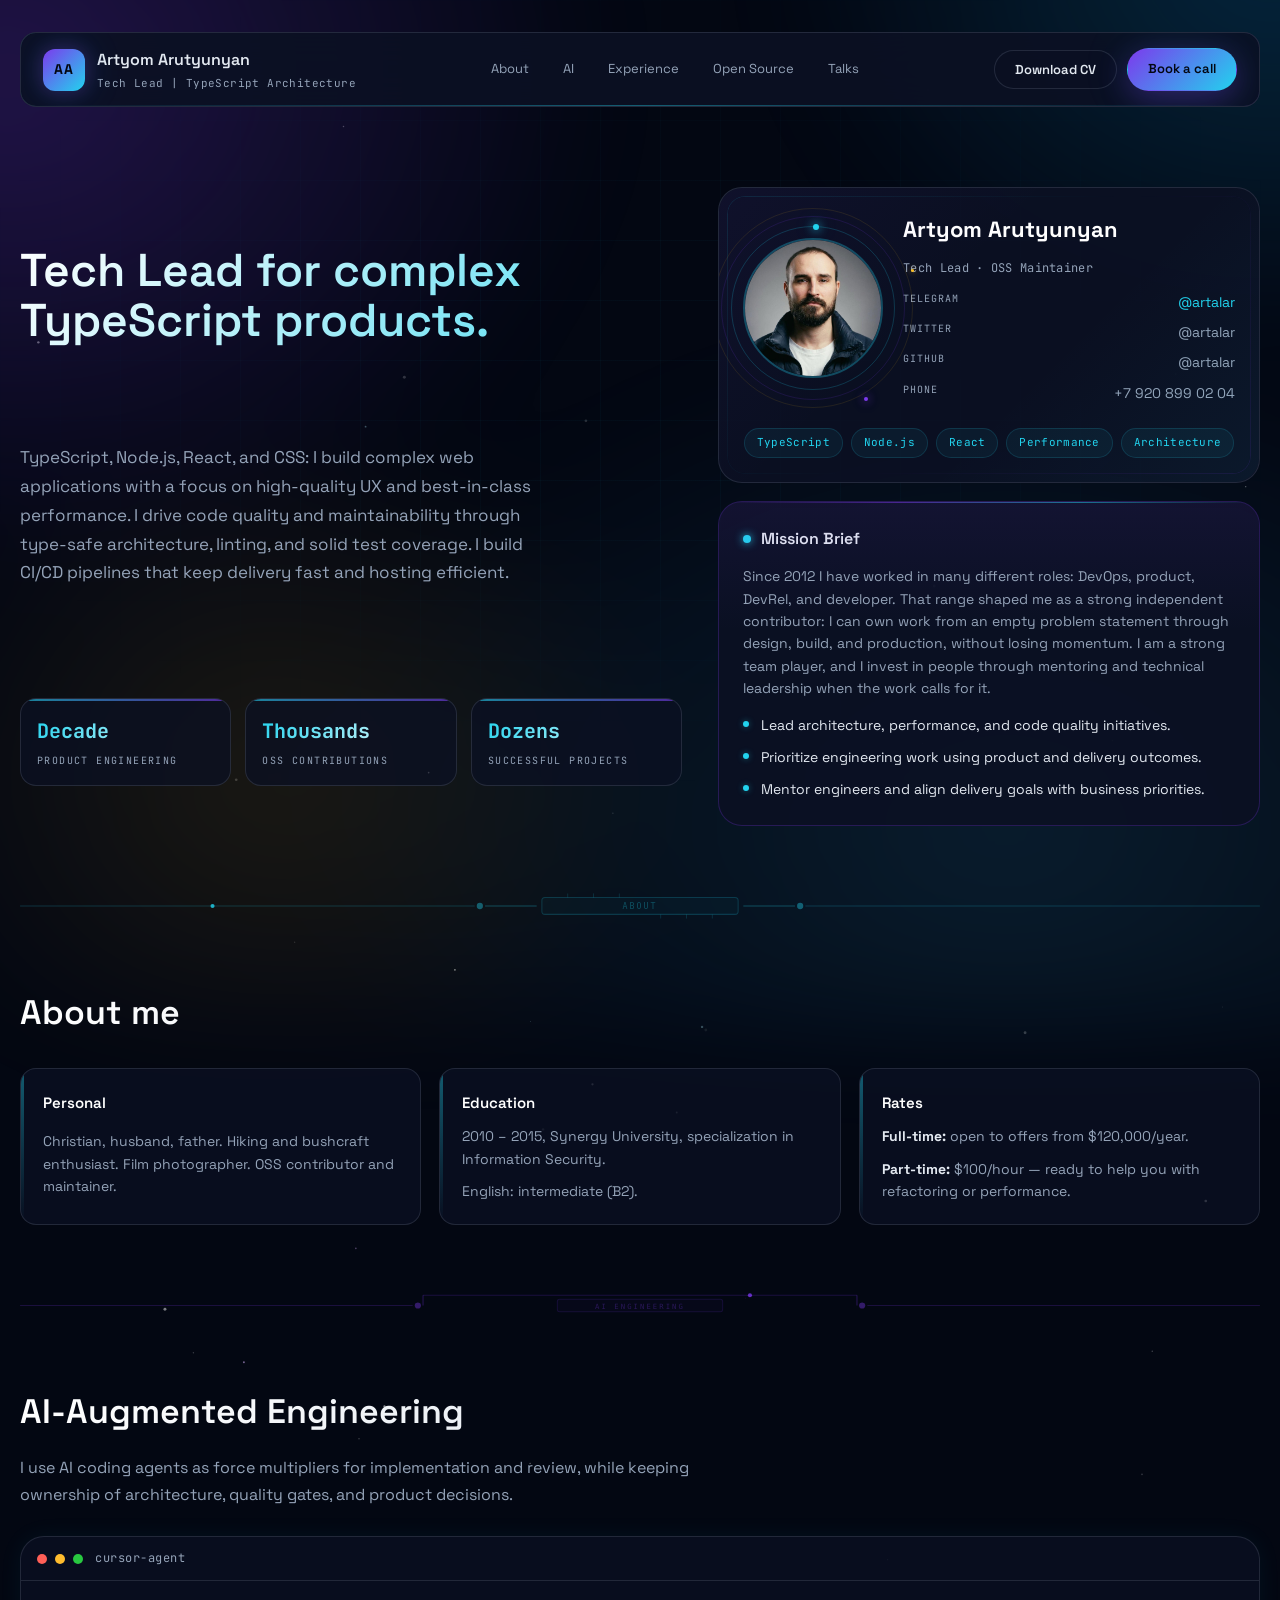
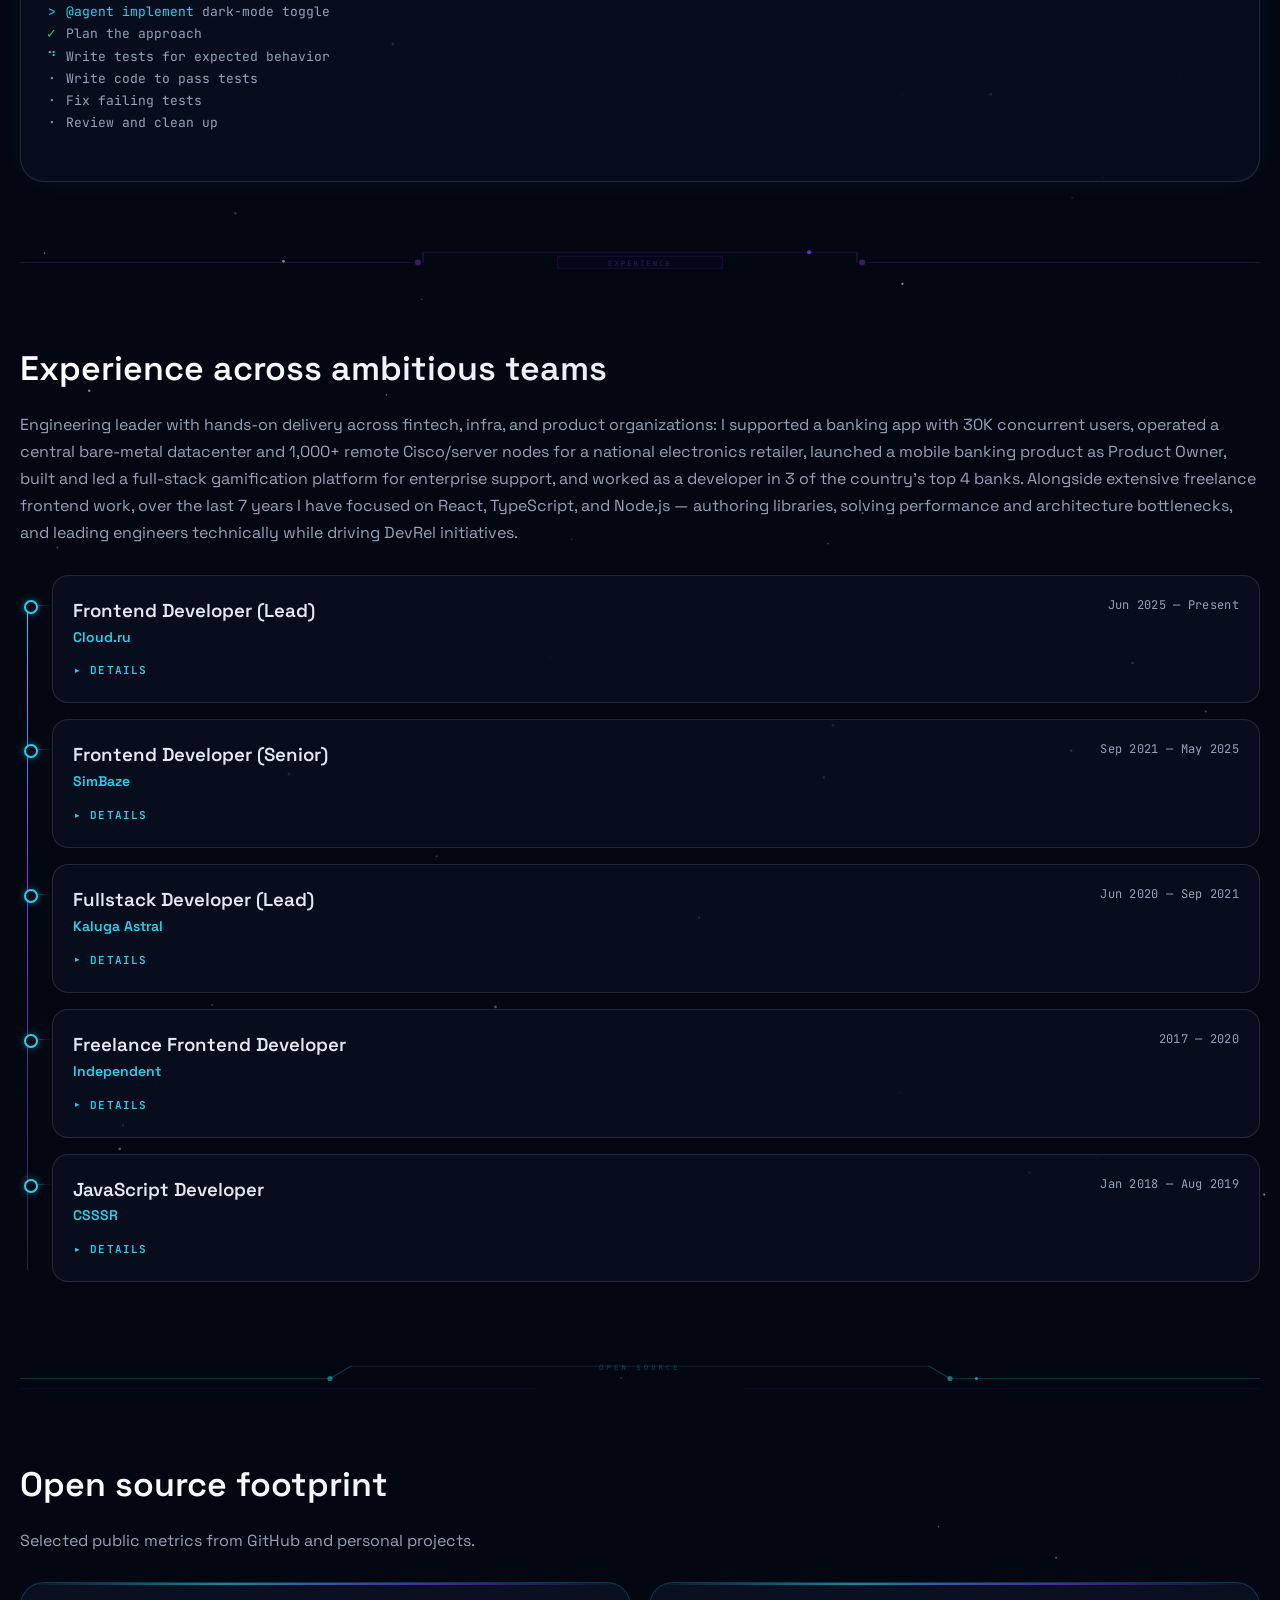
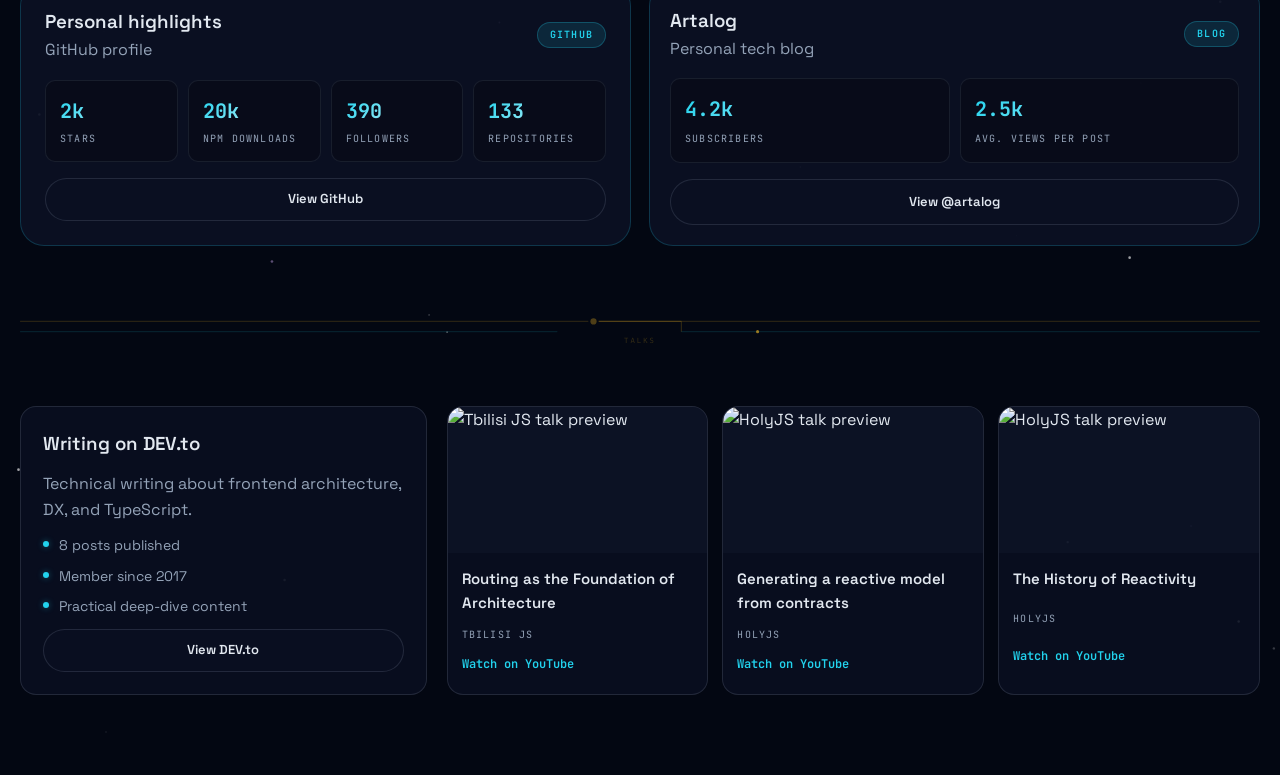
==== commit 99e4c10d: "improvements" ====
--- a/index.html
+++ b/index.html
@@ -52,8 +52,11 @@
         <div class="hero-copy">
           <h1>Tech Lead for complex TypeScript products.</h1>
           <p class="hero-lede">
-            I help teams ship reliable, performant interfaces and scale delivery
-            quality through architecture, tooling, and mentoring.
+            TypeScript, Node.js, React, and CSS: I build complex web
+            applications with a focus on high-quality UX and best-in-class
+            performance. I drive code quality and maintainability through
+            type-safe architecture, linting, and solid test coverage. I build
+            CI/CD pipelines that keep delivery fast and hosting efficient.
           </p>
           <div class="hero-metrics">
             <div class="metric-card">
@@ -134,10 +137,15 @@
           <div class="signal-card">
             <div class="signal-title">Mission Brief</div>
             <p class="signal-text">
-              Since 2012, I have worked across fintech, cloud, and product
-              teams, combining hands-on delivery with technical leadership to
-              improve reliability, performance, and developer velocity.
+              Since 2012 I have worked in many different roles: DevOps, product,
+              DevRel, and developer. That range shaped me as a strong
+              independent contributor: I can own work from an empty problem
+              statement through design, build, and production, without losing
+              momentum. I am a strong team player, and I invest in people
+              through mentoring and technical leadership when the work calls for
+              it.
             </p>
+
             <ul class="signal-list">
               <li>
                 <span class="signal-dot"></span>
@@ -188,12 +196,12 @@
                 2010 – 2015, Synergy University, specialization in Information
                 Security.
               </p>
-              <p>English: intermediate (B1).</p>
+              <p>English: intermediate (B2).</p>
             </div>
             <div class="contact-block">
               <h3>Rates</h3>
               <p>
-                <strong>Full-time:</strong> open to offers from $10,000/month.
+                <strong>Full-time:</strong> open to offers from $120,000/year.
               </p>
               <p>
                 <strong>Part-time:</strong> $100/hour — ready to help you with
@@ -246,9 +254,9 @@
             gamification platform for enterprise support, and worked as a
             developer in 3 of the country’s top 4 banks. Alongside extensive
             freelance frontend work, over the last 7 years I have focused on
-            TypeScript, library authoring, and solving performance and
-            architecture bottlenecks while consistently leading engineers
-            technically and supporting DevRel initiatives.
+            React, TypeScript, and Node.js — authoring libraries, solving
+            performance and architecture bottlenecks, and leading engineers
+            technically while driving DevRel initiatives.
           </p>
         </div>
         <div class="timeline">
@@ -346,10 +354,9 @@
                   Telegram bot development across the team
                 </li>
                 <li>
-                  Introduced internal low-code tools: one to streamline
-                  backend workflows for engineers and a visual CMS for
-                  non-technical managers, enabling self-service and freeing
-                  engineering time
+                  Introduced internal low-code tools: one to streamline backend
+                  workflows for engineers and a visual CMS for non-technical
+                  managers, enabling self-service and freeing engineering time
                 </li>
                 <li>
                   Mentored engineers and drove internal DevRel initiatives
--- a/sections.css
+++ b/sections.css
@@ -10,7 +10,7 @@
 .hero-copy {
   display: flex;
   flex-direction: column;
-  justify-content: space-evenly;
+  justify-content: space-around;
   height: 100%;
 }
 
@@ -153,12 +153,11 @@
   border-radius: calc(var(--radius-lg) - 6px);
   pointer-events: none;
   border: 1px solid transparent;
-  background:
-    linear-gradient(var(--glass-solid), var(--glass-solid)) padding-box,
+  background: linear-gradient(var(--glass-solid), var(--glass-solid))
+      padding-box,
     linear-gradient(135deg, var(--cyan-glow), transparent, var(--purple-glow))
       border-box;
-  mask:
-    linear-gradient(#fff 0 0) padding-box,
+  mask: linear-gradient(#fff 0 0) padding-box,
     linear-gradient(#fff 0 0) border-box;
   mask-composite: exclude;
   opacity: 0.3;
@@ -203,9 +202,7 @@
   height: 6px;
   border-radius: 50%;
   background: var(--cyan);
-  box-shadow:
-    0 0 10px var(--cyan),
-    0 0 20px var(--cyan-glow);
+  box-shadow: 0 0 10px var(--cyan), 0 0 20px var(--cyan-glow);
 }
 
 .orbit-ring-2 {
@@ -223,9 +220,7 @@
   height: 4px;
   border-radius: 50%;
   background: var(--purple);
-  box-shadow:
-    0 0 8px var(--purple),
-    0 0 16px var(--purple-glow);
+  box-shadow: 0 0 8px var(--purple), 0 0 16px var(--purple-glow);
 }
 
 .orbit-ring-3 {
@@ -310,9 +305,7 @@
   font-family: var(--font-mono);
   color: var(--cyan);
   letter-spacing: 0.3px;
-  transition:
-    background 0.2s ease,
-    border-color 0.2s ease;
+  transition: background 0.2s ease, border-color 0.2s ease;
 }
 
 .tag:hover {
@@ -429,9 +422,7 @@
   gap: 12px;
   position: relative;
   overflow: hidden;
-  transition:
-    border-color 0.3s ease,
-    transform 0.2s ease;
+  transition: border-color 0.3s ease, transform 0.2s ease;
 }
 
 .feature-card::before {
@@ -624,9 +615,7 @@
   border: 1px solid var(--stroke);
   border-radius: var(--radius-md);
   overflow: hidden;
-  transition:
-    transform 0.3s ease,
-    border-color 0.3s ease;
+  transition: transform 0.3s ease, border-color 0.3s ease;
   position: relative;
 }
 
@@ -805,9 +794,7 @@
   gap: 12px;
   margin-bottom: 16px;
   position: relative;
-  transition:
-    border-color 0.3s ease,
-    transform 0.2s ease;
+  transition: border-color 0.3s ease, transform 0.2s ease;
 }
 
 .timeline-item::before {
@@ -1359,6 +1346,7 @@
   }
 
   .tag {
+    padding: 2px 6px;
     background: #e9ecef !important;
     border: 1px solid #dee2e6 !important;
     color: #495057 !important;
@@ -1372,7 +1360,7 @@
 
   .hero {
     grid-template-columns: 1fr 2fr;
-    gap: 24px;
+    gap: 0;
     margin-bottom: 20px;
   }
 
@@ -1380,15 +1368,20 @@
     display: none;
   }
 
+  .hero-copy {
+    padding: 0 12px;
+  }
+
   .hero-copy h1 {
-    font-size: 22pt;
+    font-size: 14pt;
     line-height: 1.2;
     margin-bottom: 12px;
   }
 
   .hero-copy .hero-lede {
     max-width: 100%;
-    font-size: 11pt;
+    font-size: 9.5pt;
+    line-height: 1.5;
     color: #495057;
   }
 
@@ -1484,6 +1477,10 @@
     margin-bottom: 4px;
   }
 
+  #about .section-head {
+    display: none;
+  }
+
   .section-lede {
     font-size: 10pt;
     color: #495057;
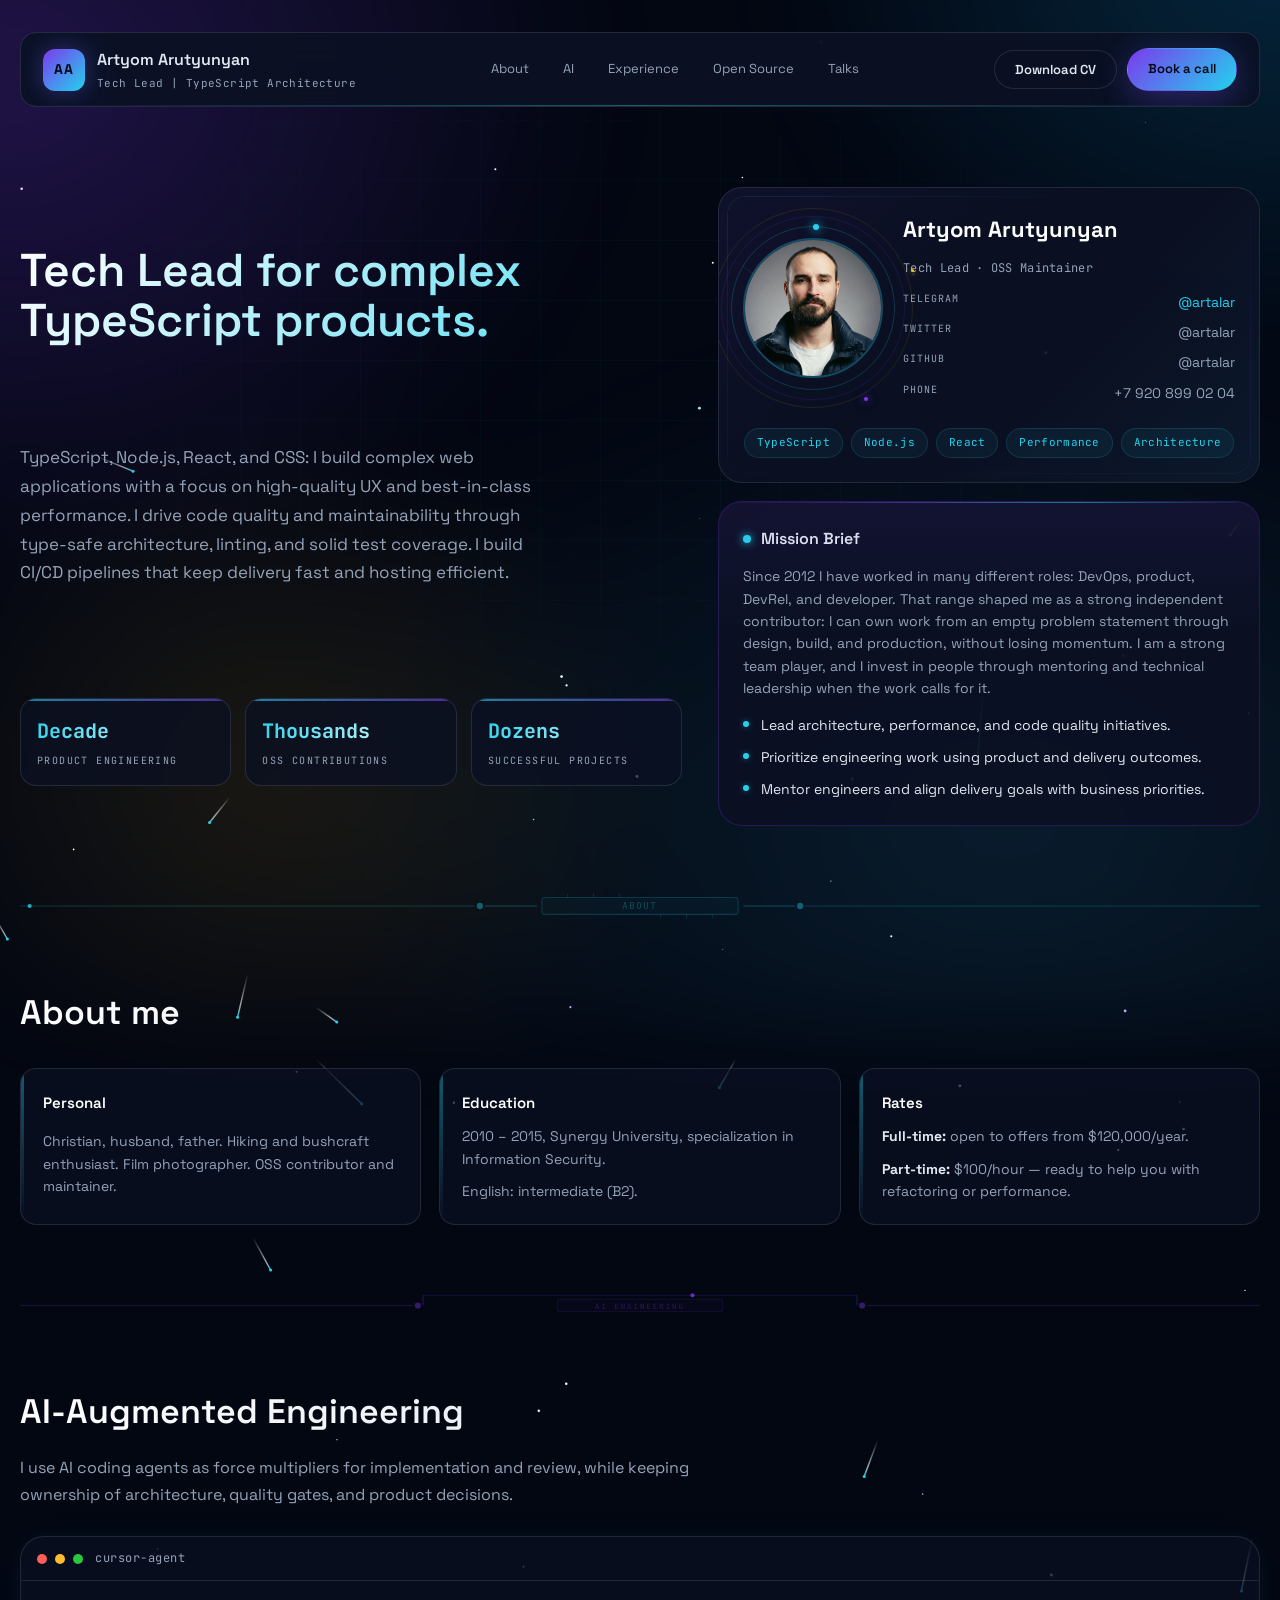
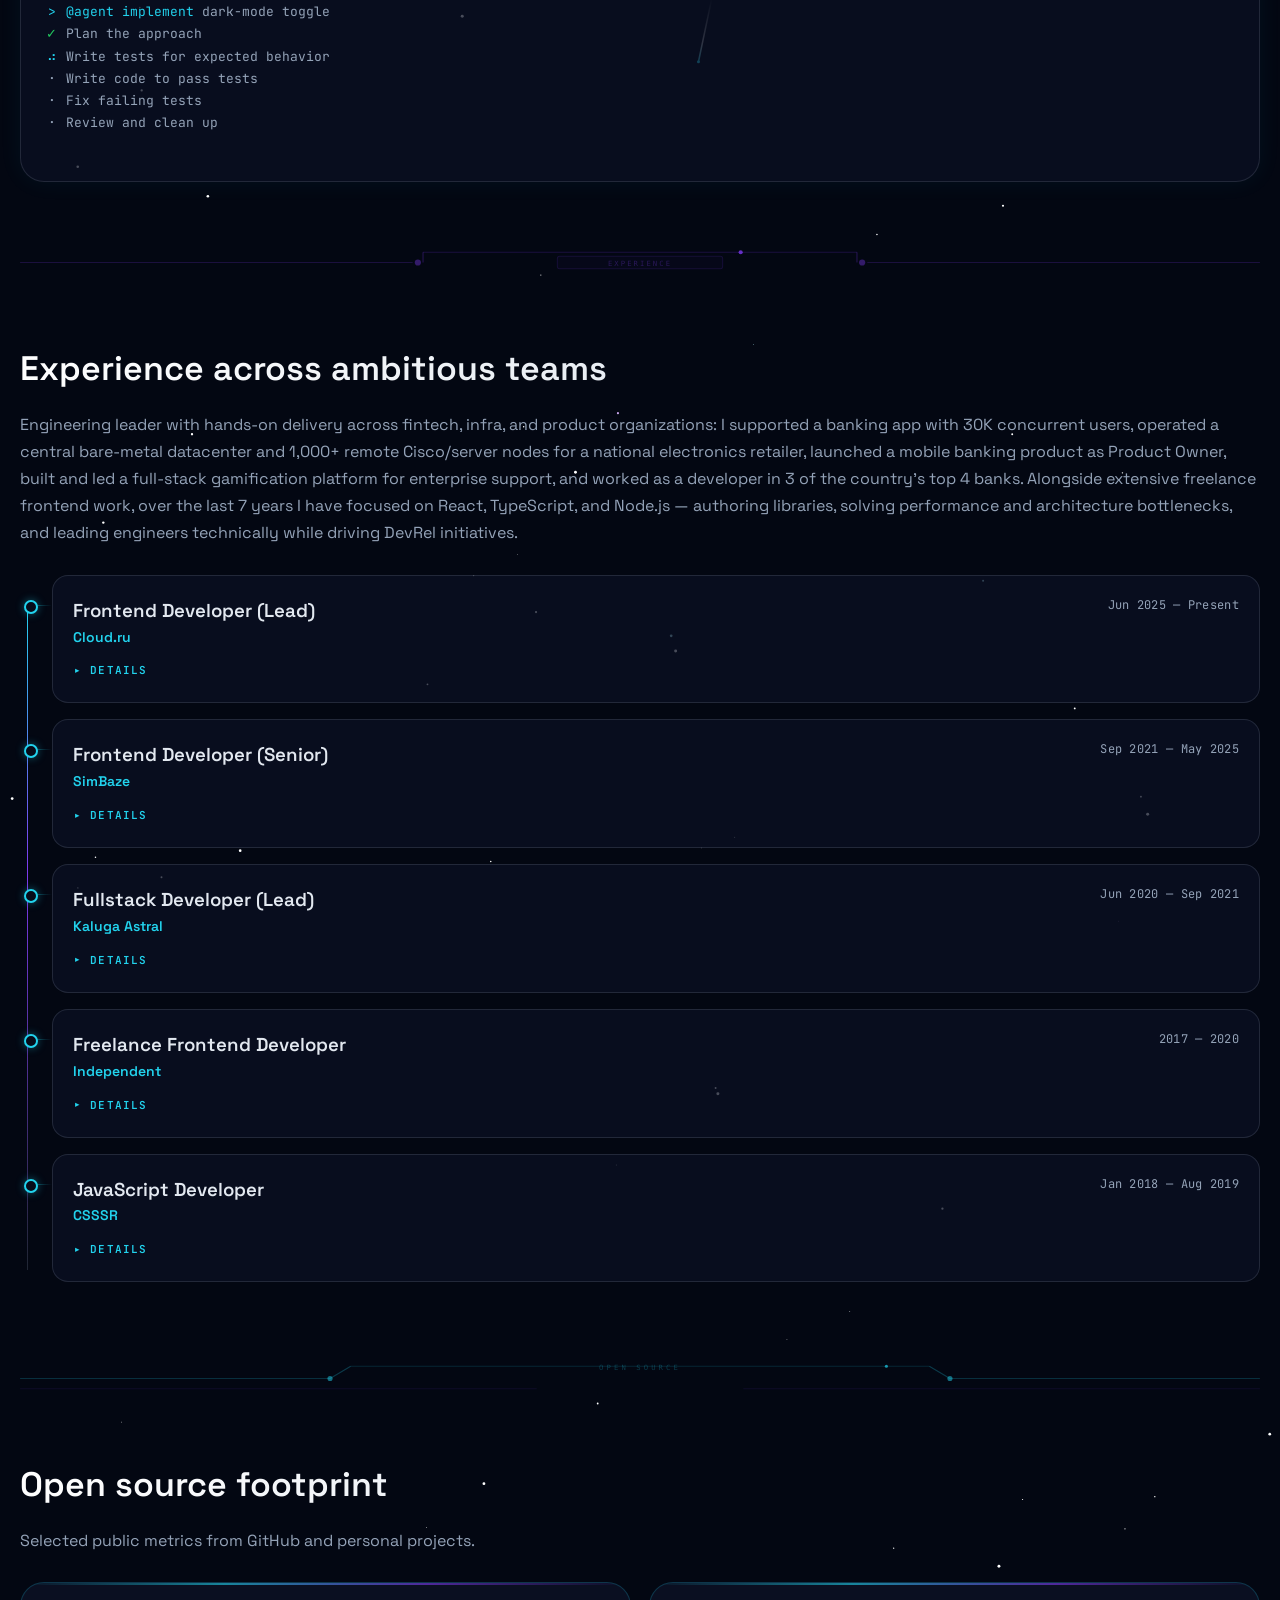
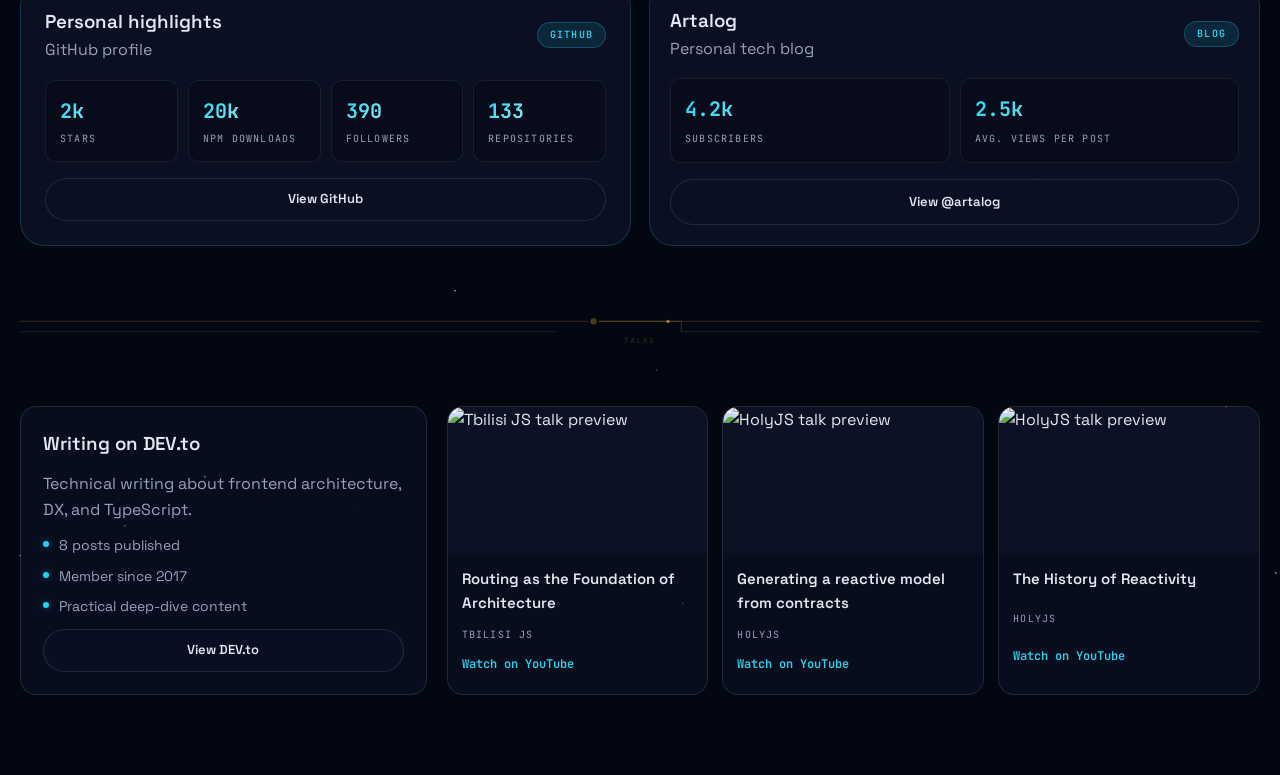
==== commit ac34a205: "try svg for animations" ====
--- a/index.html
+++ b/index.html
@@ -14,7 +14,7 @@
     <link rel="stylesheet" href="sections.css" />
   </head>
   <body>
-    <canvas id="starfield"></canvas>
+    <svg id="starfield" aria-hidden="true" xmlns="http://www.w3.org/2000/svg"></svg>
     <div class="nebula-layer"></div>
     <div class="grid-overlay"></div>
 
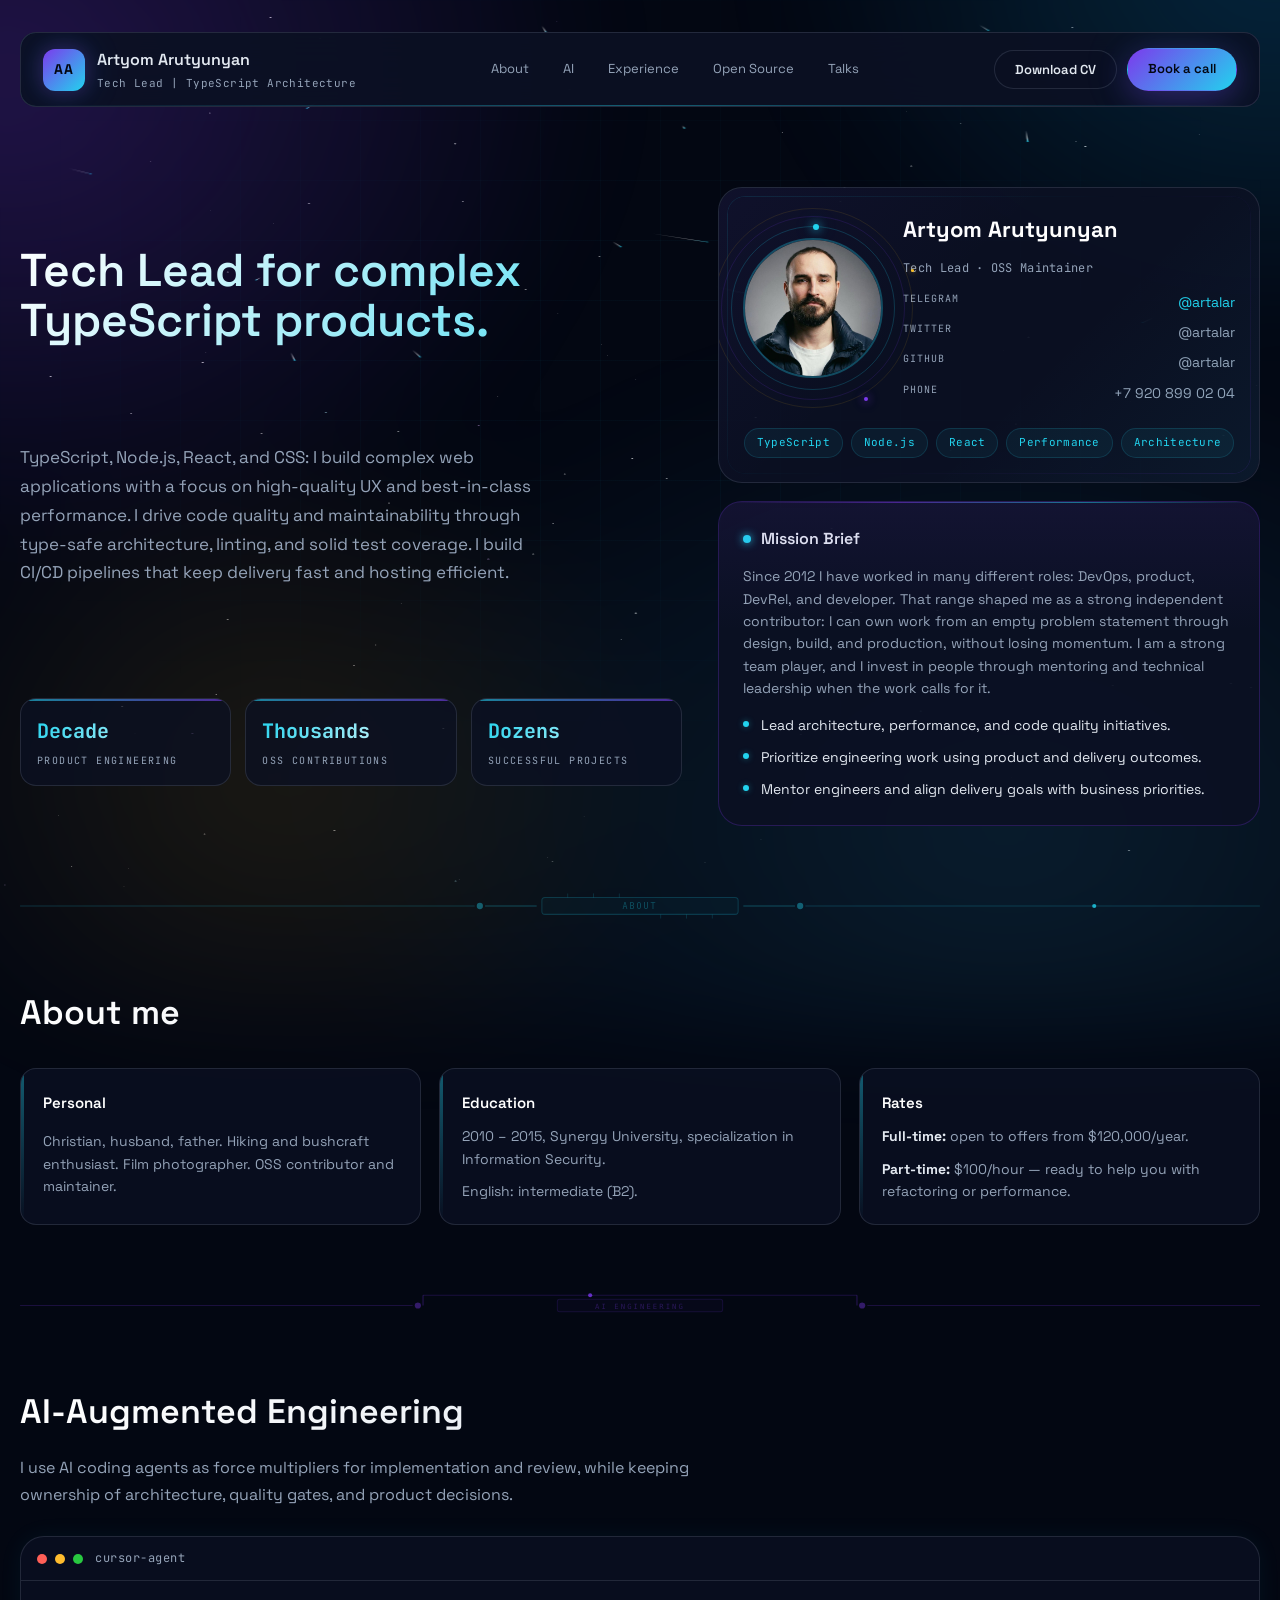
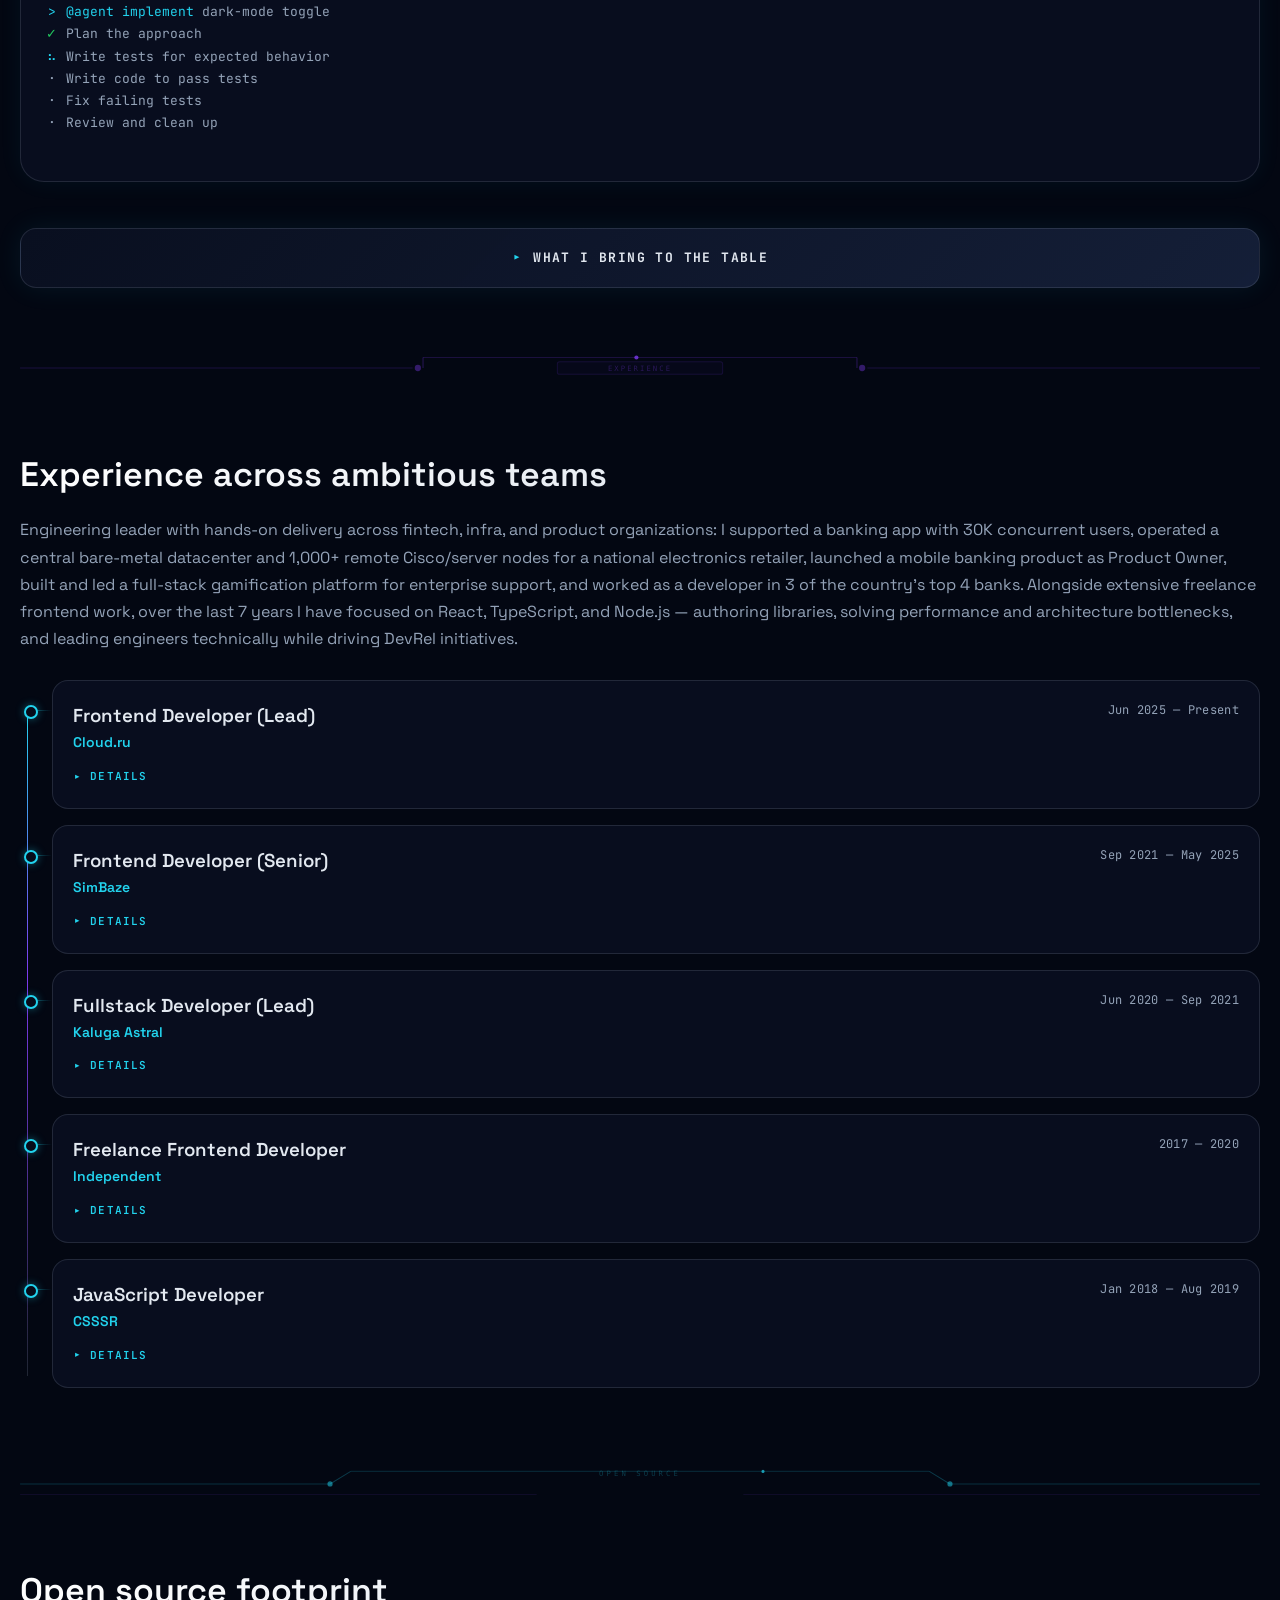
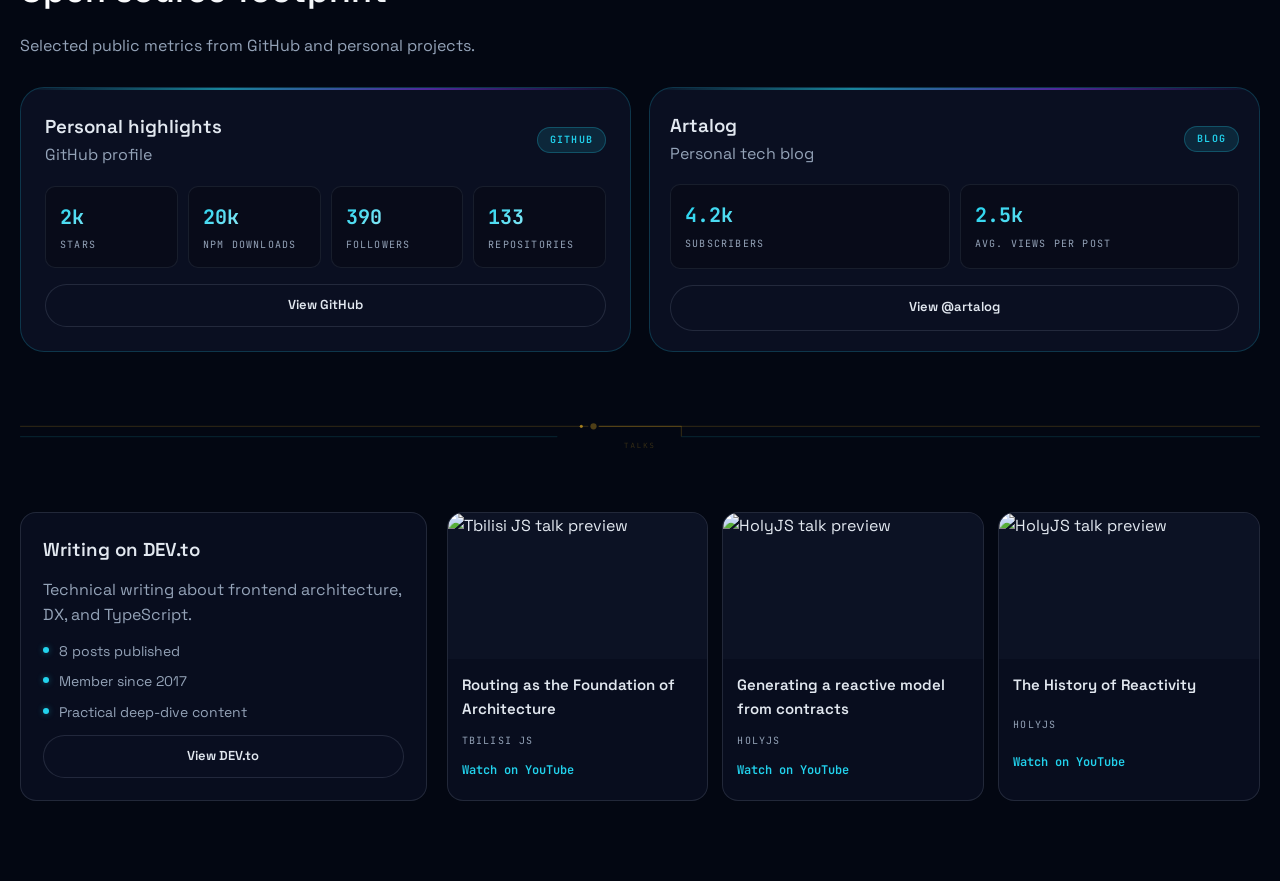
==== commit dd5c9bac: "improve ai section" ====
--- a/index.html
+++ b/index.html
@@ -236,6 +236,50 @@
             aria-hidden="true"
           ></pre>
         </div>
+
+        <details class="ai-details">
+          <summary class="ai-details-trigger">What I bring to the table</summary>
+          <div class="ai-details-grid">
+            <div class="ai-topic">
+              <h3>LLM Landscape</h3>
+              <ul>
+                <li>I work hands-on with leading closed models (OpenAI, Anthropic, Google, Grok) and open models (DeepSeek, Qwen, Kimi, GLM), tracking how both sides of the frontier evolve.</li>
+                <li>I test smaller local models (Qwen, Mistral, Nemotron, Gemma) to understand where they are practical, where they fail, and what trade-offs they bring.</li>
+              </ul>
+            </div>
+            <div class="ai-topic">
+              <h3>Building AI-Powered Features</h3>
+              <p>I built a chat app from scratch, including streaming responses, tool calls, and model switching. That work taught me where LLM integrations get messy: every provider has its own request format, streaming protocol, error model, and rate-limit behavior. To keep the app maintainable, I used an AI toolkit and OpenRouter as a unified layer, then extended the system with MCP servers that connect the app to external data and actions.</p>
+            </div>
+            <div class="ai-topic">
+              <h3>Prompt Engineering &amp; Evaluation</h3>
+              <ul>
+                <li>I structure prompts across company, project, system, and task levels so agents have clear goals, plans, and constraints.</li>
+                <li>I design context strategies with skills, RAG, subagents, and task-specific memory instead of relying on one oversized prompt.</li>
+                <li>I build quality loops around agent work: harness hooks, automations, regression checks, and cross-model review.</li>
+              </ul>
+            </div>
+            <div class="ai-topic ai-topic-tall">
+              <h3>Team AI Adoption</h3>
+              <ul>
+                <li>I helped establish AI engineering guidelines for a large engineering organization.</li>
+                <li>I defined practical workflows: which tasks to delegate to AI, where review gates belong, and what quality checks are required.</li>
+                <li>I helped design a verification pipeline for agent work, combining automated tests with stronger human review.</li>
+                <li>I mentored engineers on prompting, harness setup, and choosing the right level of context.</li>
+                <li>I helped set security boundaries around cloud APIs, local models, and sensitive data.</li>
+                <li>I measured productivity impact and used the results to refine team practices.</li>
+              </ul>
+            </div>
+            <div class="ai-topic">
+              <h3>Harnesses &amp; Developer Tools</h3>
+              <ul>
+                <li>I have compared and used AI coding harnesses including Claude Code, Opencode, Kilo, and Cursor.</li>
+                <li>I work hands-on with MCP, both by integrating existing servers and by building custom servers for product tooling.</li>
+                <li>I am building a GitLab review-agent bot to bring AI-assisted code review into a controlled engineering workflow.</li>
+              </ul>
+            </div>
+          </div>
+        </details>
       </section>
 
       <div class="circuit-divider">
--- a/common.css
+++ b/common.css
@@ -54,6 +54,76 @@
   inset: 0;
   z-index: 0;
   pointer-events: none;
+  display: block;
+  width: 100%;
+  height: 100%;
+}
+
+#starfield .starfield-star {
+  animation-name: starfield-twinkle;
+  animation-timing-function: ease-in-out;
+  animation-iteration-count: infinite;
+}
+
+@keyframes starfield-twinkle {
+  0%,
+  100% {
+    opacity: var(--star-op-min, 0.2);
+  }
+
+  50% {
+    opacity: var(--star-op-max, 0.8);
+  }
+}
+
+#starfield .starfield-shooting {
+  animation-name: starfield-shooting-streak;
+  animation-timing-function: linear;
+  animation-iteration-count: infinite;
+  animation-duration: var(--shoot-cycle, 22s);
+  animation-delay: var(--shoot-delay, 0s);
+  transform-box: fill-box;
+  transform-origin: 0 0;
+  will-change: transform, opacity;
+}
+
+@keyframes starfield-shooting-streak {
+  0% {
+    opacity: 0;
+    transform: translate(0, 0);
+  }
+
+  1.5% {
+    opacity: 1;
+    transform: translate(0, 0);
+  }
+
+  10% {
+    opacity: 1;
+    transform: translate(var(--shoot-travel-x), var(--shoot-travel-y));
+  }
+
+  11% {
+    opacity: 0;
+    transform: translate(var(--shoot-travel-x), var(--shoot-travel-y));
+  }
+
+  11.01%,
+  100% {
+    opacity: 0;
+    transform: translate(0, 0);
+  }
+}
+
+@media (prefers-reduced-motion: reduce) {
+  #starfield .starfield-star {
+    animation: none;
+  }
+
+  #starfield .starfield-shooting {
+    animation: none;
+    opacity: 0;
+  }
 }
 
 .nebula-layer {
--- a/sections.css
+++ b/sections.css
@@ -1122,6 +1122,169 @@
   }
 }
 
+/* ── AI Details ── */
+
+.ai-details {
+  margin-top: 18px;
+}
+
+.ai-details-trigger {
+  cursor: pointer;
+  width: 100%;
+  padding: 16px 20px;
+  border: 1px solid var(--stroke);
+  border-radius: var(--radius-md);
+  background: linear-gradient(
+    135deg,
+    rgba(11, 17, 35, 0.82),
+    rgba(28, 41, 71, 0.72)
+  );
+  color: var(--text);
+  font-family: var(--font-mono);
+  font-size: 13px;
+  font-weight: 700;
+  letter-spacing: 1.4px;
+  text-transform: uppercase;
+  list-style: none;
+  display: flex;
+  align-items: center;
+  justify-content: center;
+  gap: 10px;
+  box-shadow: 0 0 28px rgba(34, 211, 238, 0.08);
+  transition:
+    background 0.2s ease,
+    border-color 0.2s ease,
+    color 0.2s ease,
+    transform 0.2s ease,
+    box-shadow 0.2s ease;
+}
+
+.ai-details-trigger::before {
+  content: "▸";
+  font-size: 16px;
+  color: var(--cyan);
+  transition: transform 0.2s ease;
+}
+
+.ai-details[open] .ai-details-trigger::before {
+  transform: rotate(90deg);
+}
+
+.ai-details-trigger:hover {
+  background: linear-gradient(135deg, var(--cyan-dim), var(--purple-dim));
+  border-color: var(--cyan-glow);
+  color: var(--cyan);
+  transform: translateY(-2px);
+  box-shadow: 0 12px 36px rgba(34, 211, 238, 0.12);
+}
+
+.ai-details-trigger::marker {
+  content: "";
+}
+
+.ai-details-trigger::-webkit-details-marker {
+  display: none;
+}
+
+.ai-details-grid {
+  margin-top: 18px;
+  display: grid;
+  grid-template-columns: repeat(2, minmax(0, 1fr));
+  gap: 16px;
+  overflow: hidden;
+  opacity: 0;
+  transform: translateY(-8px);
+  transition:
+    opacity 0.24s ease,
+    transform 0.24s ease;
+}
+
+.ai-details[open] .ai-details-grid {
+  opacity: 1;
+  transform: translateY(0);
+}
+
+@starting-style {
+  .ai-details[open] .ai-details-grid {
+    opacity: 0;
+    transform: translateY(-8px);
+  }
+}
+
+.ai-topic {
+  background: var(--glass);
+  border: 1px solid var(--stroke);
+  border-radius: var(--radius-md);
+  padding: 20px;
+  display: grid;
+  gap: 10px;
+  position: relative;
+  overflow: hidden;
+  transition: border-color 0.3s ease;
+}
+
+.ai-topic::before {
+  content: "";
+  position: absolute;
+  top: 0;
+  left: 0;
+  width: 3px;
+  height: 100%;
+  background: linear-gradient(180deg, var(--cyan), transparent);
+  opacity: 0.4;
+}
+
+.ai-topic:hover {
+  border-color: var(--cyan-glow);
+}
+
+.ai-topic h3 {
+  font-size: 15px;
+  color: white;
+}
+
+.ai-topic p {
+  color: var(--text-dim);
+  font-size: 14px;
+  line-height: 1.6;
+}
+
+.ai-topic ul {
+  list-style: none;
+  display: grid;
+  gap: 8px;
+  color: var(--text-dim);
+  font-size: 14px;
+}
+
+.ai-topic li {
+  padding-left: 16px;
+  position: relative;
+}
+
+.ai-topic li::before {
+  content: "";
+  position: absolute;
+  left: 0;
+  top: 8px;
+  width: 4px;
+  height: 4px;
+  border-radius: 50%;
+  background: var(--purple);
+  box-shadow: 0 0 4px var(--purple-glow);
+}
+
+.ai-topic-tall {
+  grid-row: span 2;
+  grid-template-rows: auto 1fr;
+  align-content: start;
+}
+
+.ai-topic-tall ul {
+  align-content: space-between;
+  height: 100%;
+}
+
 /* ── Responsive ── */
 
 @media (max-width: 1100px) {
@@ -1207,8 +1370,13 @@
   .detail-grid,
   .oss-grid,
   .talks-layout,
+  .ai-details-grid,
   .contact-grid {
     grid-template-columns: 1fr;
+  }
+
+  .ai-topic-tall {
+    grid-row: span 1;
   }
 
   .stat-grid {
